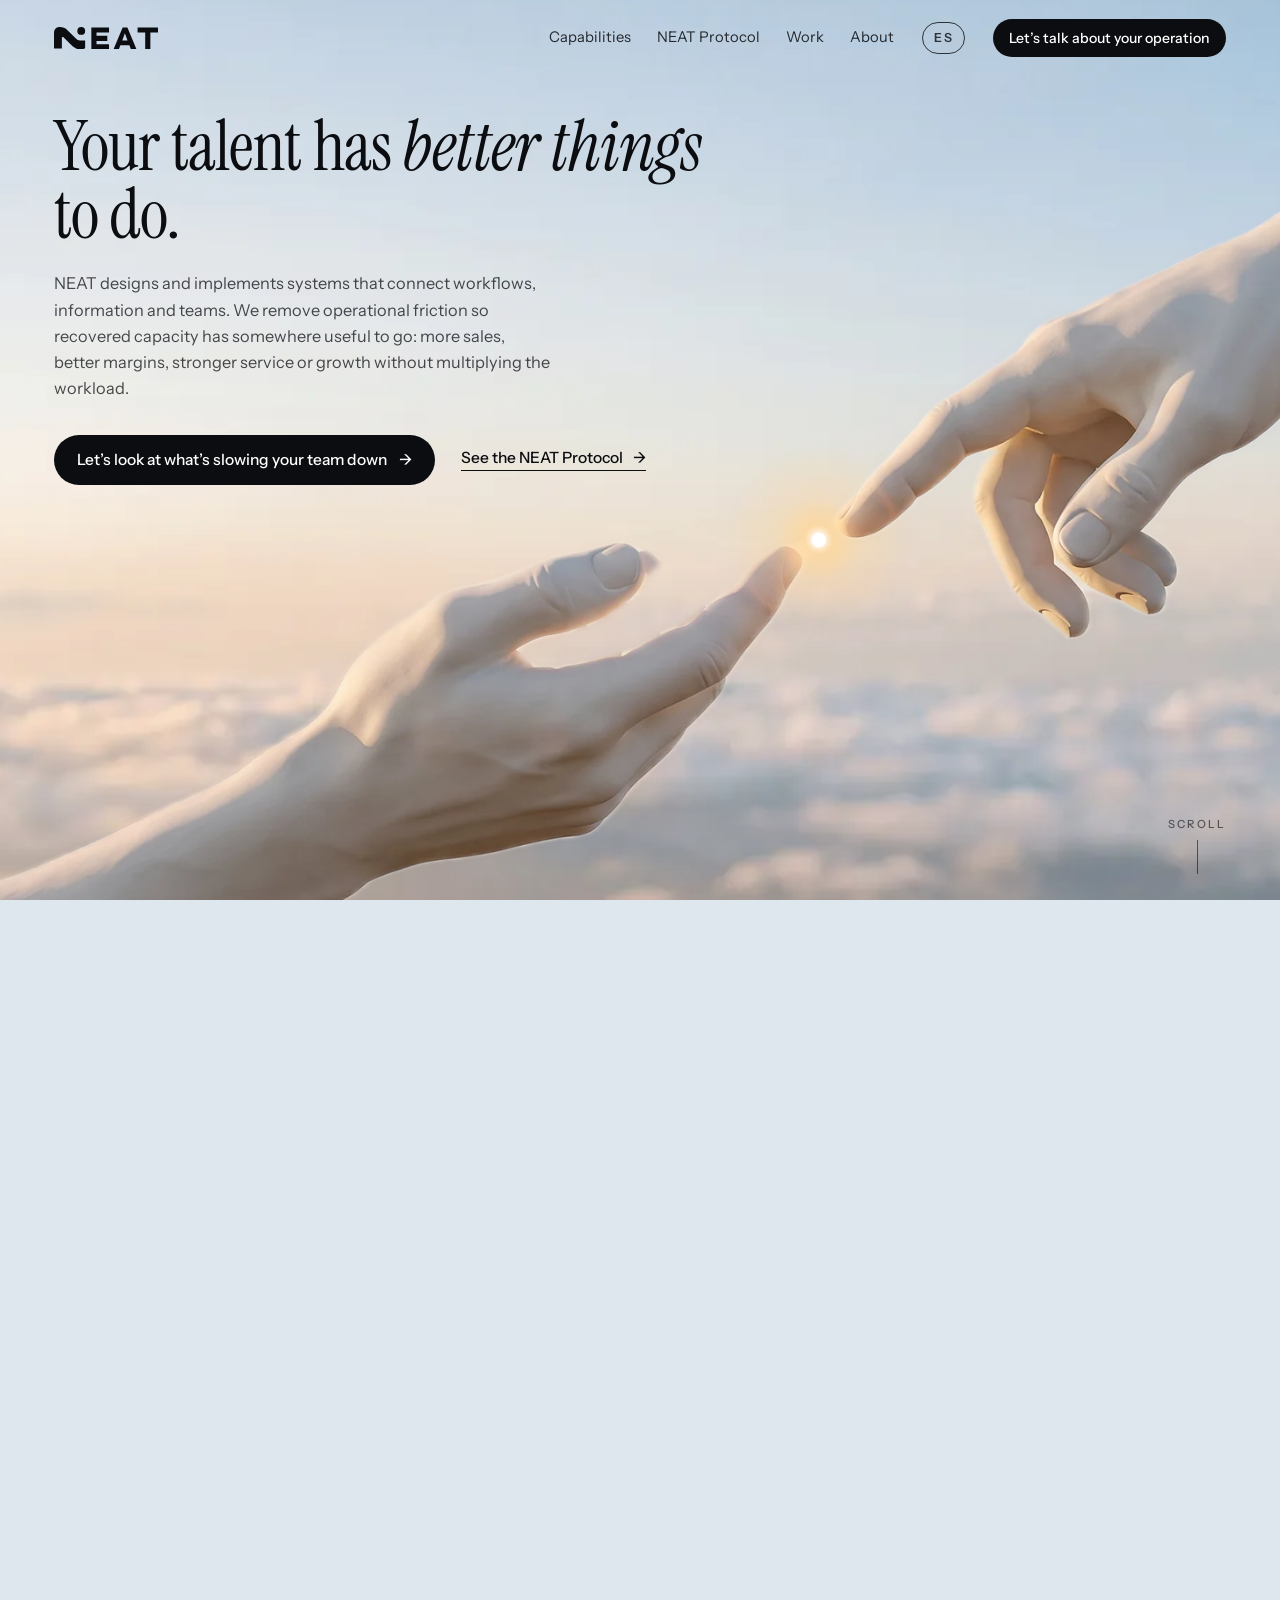
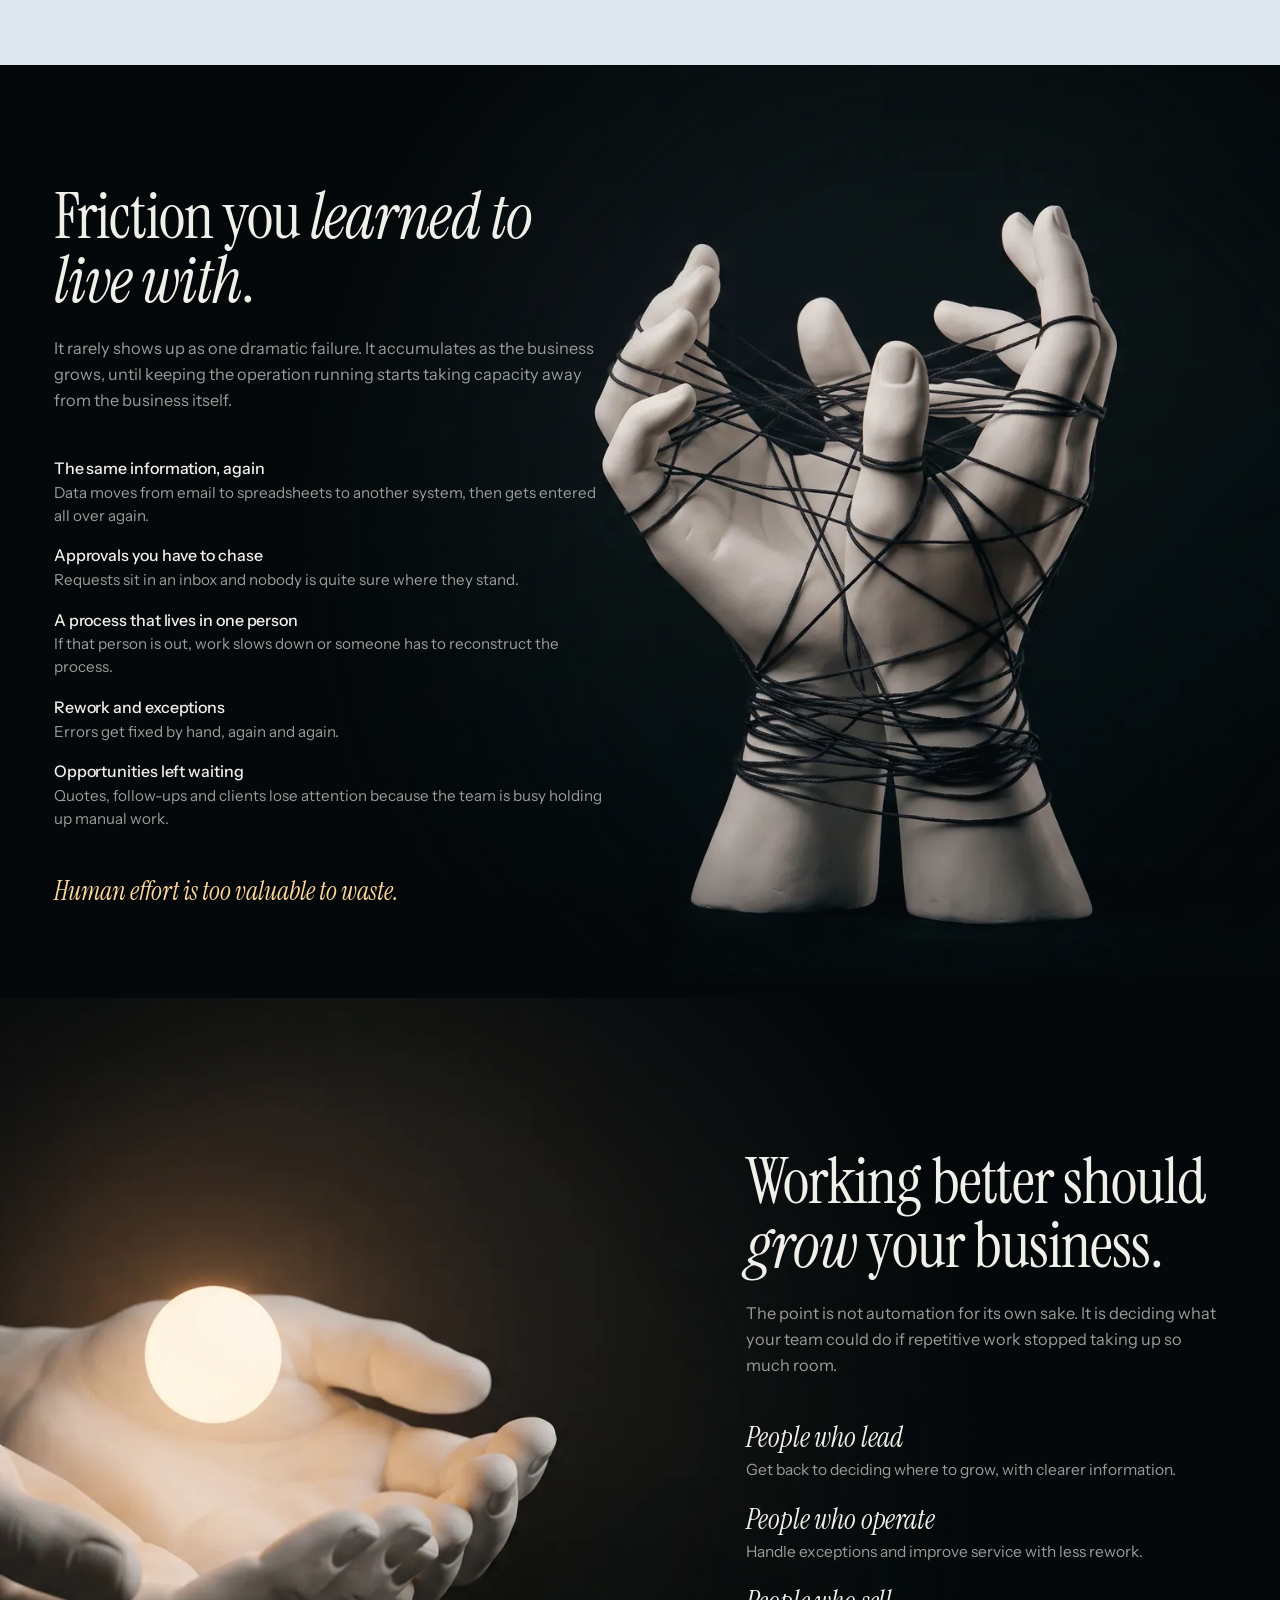
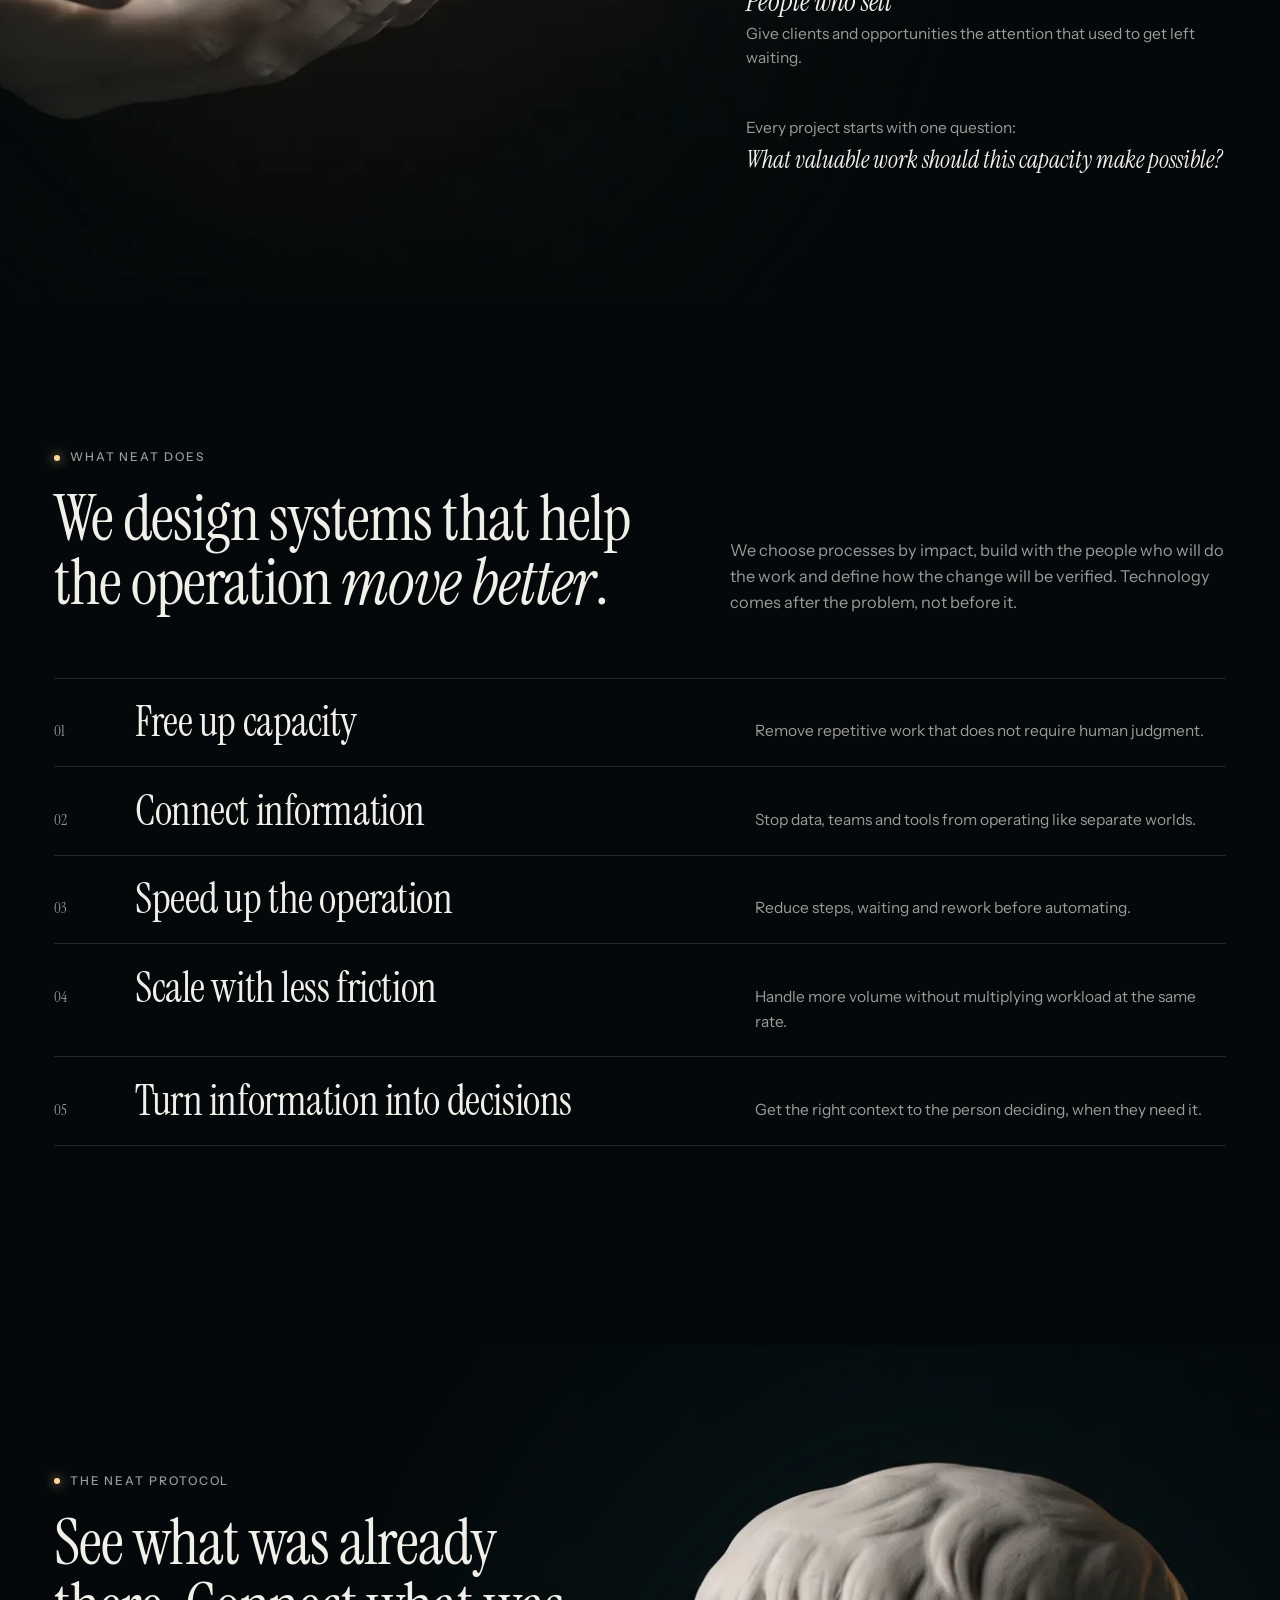
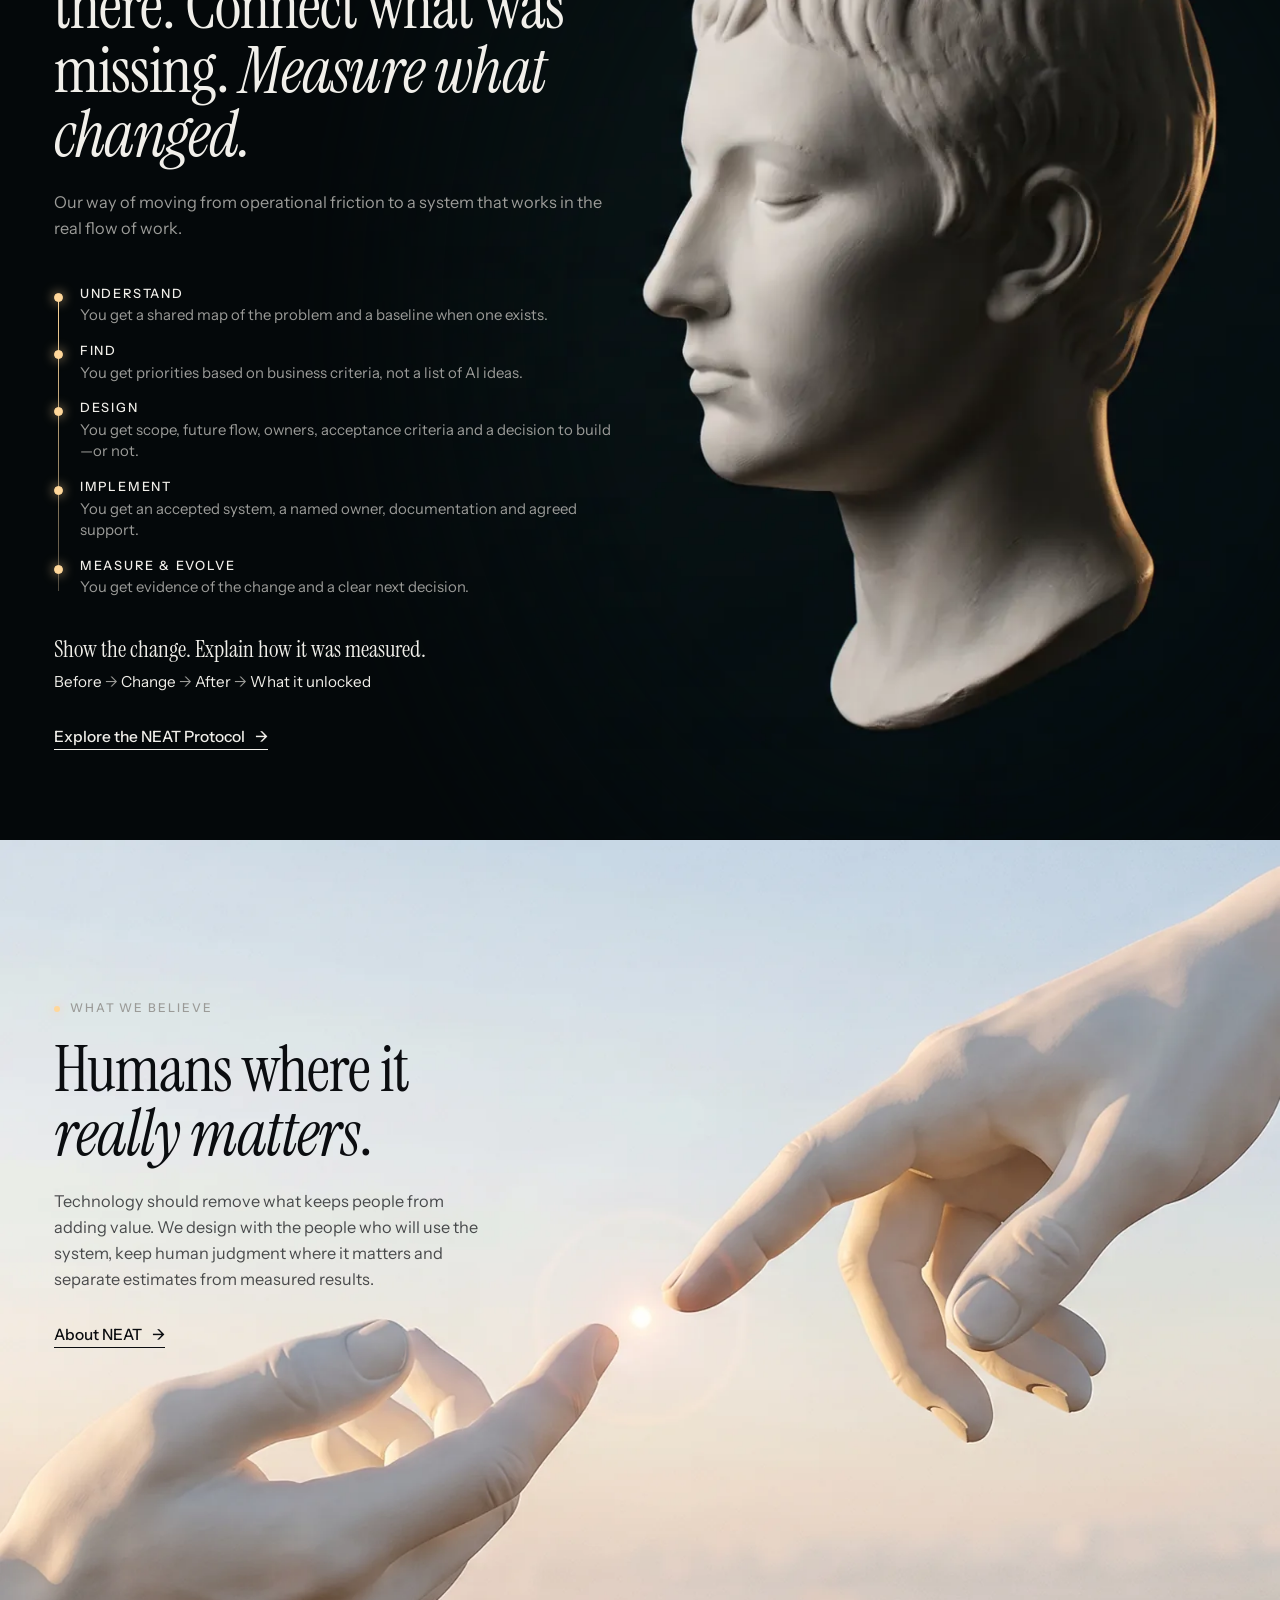
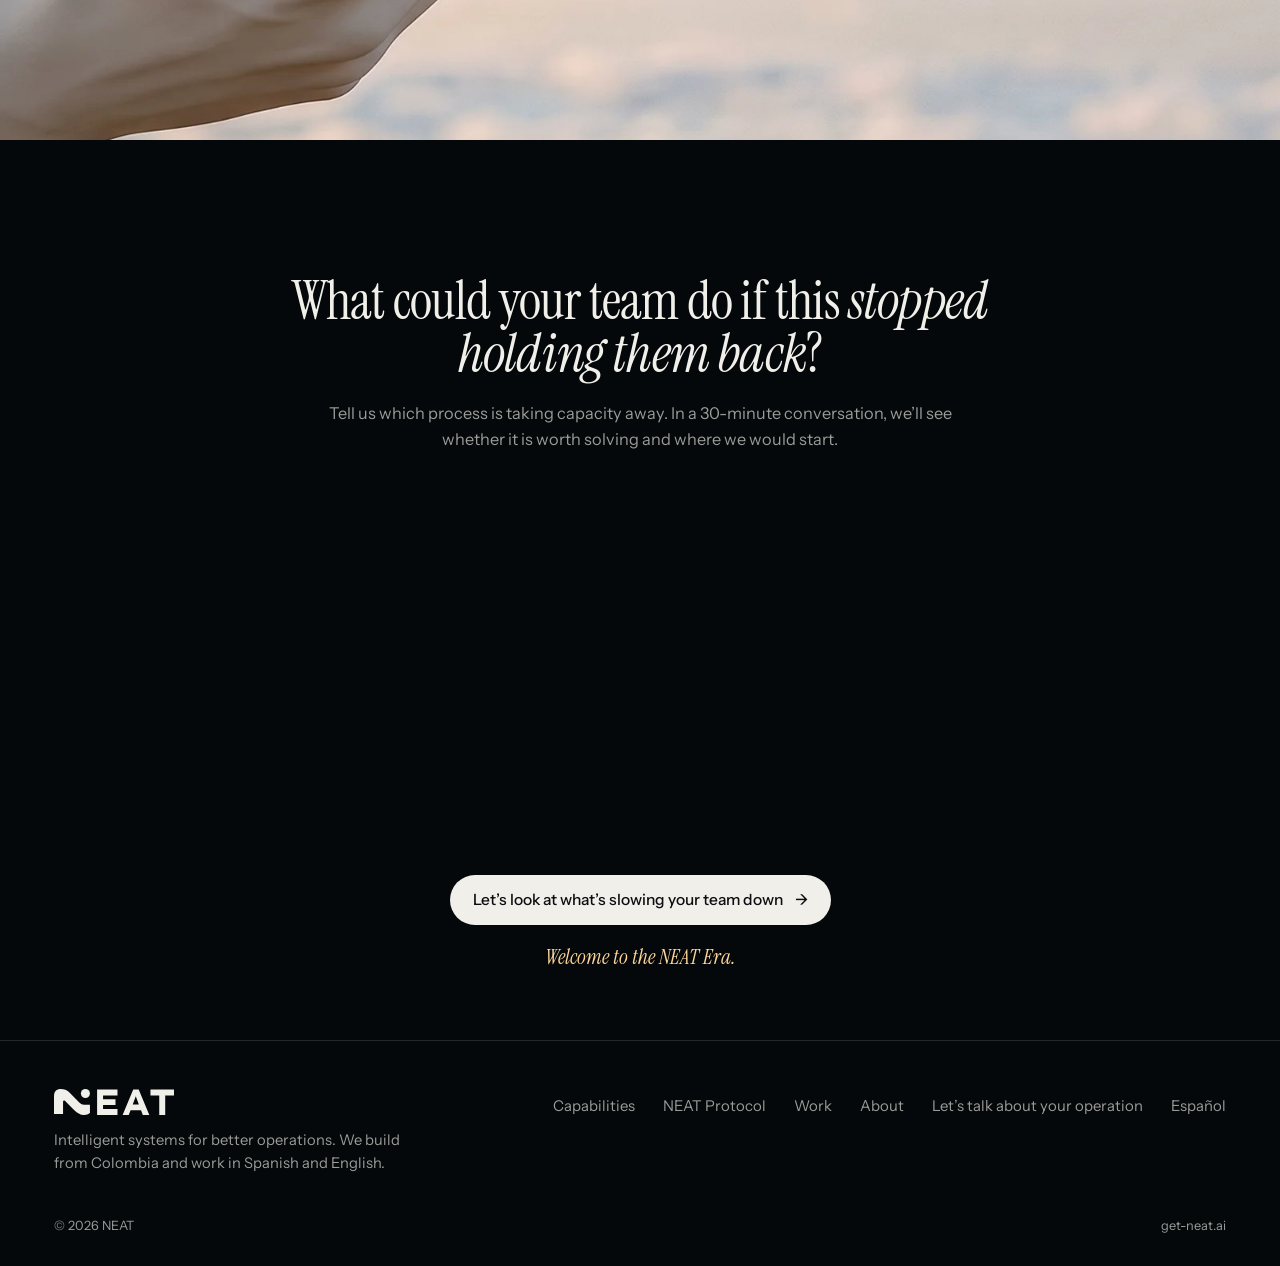
==== en/index.html @ 29b0dba1 "Publico la página (vista previa)" ====
<!doctype html>
<html lang="en">
<head>
<meta charset="utf-8">
<meta name="robots" content="noindex, nofollow">
<meta name="viewport" content="width=device-width, initial-scale=1, viewport-fit=cover">
<title>NEAT · Intelligent systems for better operations</title>
<meta name="description" content="We design and implement systems that connect workflows, information and teams so your business has more capacity for the work that grows it.">
<meta name="theme-color" content="#06080b">
<link rel="alternate" hreflang="es" href="https://get-neat.ai/">
<link rel="alternate" hreflang="en" href="https://get-neat.ai/en/">
<meta property="og:type" content="website">
<meta property="og:site_name" content="NEAT">
<meta property="og:title" content="NEAT · Your talent has better things to do.">
<meta property="og:description" content="We design and implement systems that connect workflows, information and teams so your business has more capacity for the work that grows it.">
<meta property="og:image" content="https://jeandelamarkm-ui.github.io/neat-web/assets/og.jpg">
<meta property="og:url" content="https://jeandelamarkm-ui.github.io/neat-web/en/">
<meta name="twitter:card" content="summary_large_image">
<link rel="icon" href="data:image/svg+xml,%3Csvg xmlns='http://www.w3.org/2000/svg' viewBox='0 0 64 64'%3E%3Crect width='64' height='64' rx='14' fill='%230b0d10'/%3E%3Cg transform='translate(12.5 15.5) scale(.17)' fill='white'%3E%3Cpath d='M230.60%20162.00L230.60%20108.00C175.31%20108.00%20178.39%20109.39%20152.75%2083.75L97.68%2028.68C82.83%2013.83%2064.74%207.32%2043.74%207.32C25.28%207.32%200.00%2015.00%200.00%2053.91L0.00%20167.50L58.10%20167.50L58.10%2088.17C58.10%2081.93%2065.64%2078.81%2070.05%2083.22L120.60%20133.77C153.43%20166.59%20173.94%20174.00%20194.34%20174.00C207.91%20174.00%20220.86%20169.54%20230.60%20162.00Z'/%3E%3Ccircle cx='201.55' cy='36.37' r='29.05'/%3E%3C/g%3E%3C/svg%3E">
<link rel="preconnect" href="https://fonts.googleapis.com">
<link rel="preconnect" href="https://fonts.gstatic.com" crossorigin>
<link rel="stylesheet" href="https://fonts.googleapis.com/css2?family=Instrument+Sans:wght@400;500;600&family=Instrument+Serif:ital@0;1&display=swap">
<link rel="stylesheet" href="../assets/neat.css">
<script>document.documentElement.className += " js";setTimeout(function(){if(!window.__neat)document.documentElement.classList.remove("js")},4000);</script>
</head>
<body>
<a class="skip" href="#main">Skip to content</a>
<canvas id="dots" aria-hidden="true"></canvas>
<header class="head">
  <div class="wrap">
    <a class="brand" href="index.html" aria-label="NEAT"><svg class="" viewBox="0 17.3 724 156.7" role="img" aria-label="NEAT"><g transform="translate(0 10.44) scale(.94)"><path d="M230.60 162.00L230.60 108.00C175.31 108.00 178.39 109.39 152.75 83.75L97.68 28.68C82.83 13.83 64.74 7.32 43.74 7.32C25.28 7.32 0.00 15.00 0.00 53.91L0.00 167.50L58.10 167.50L58.10 88.17C58.10 81.93 65.64 78.81 70.05 83.22L120.60 133.77C153.43 166.59 173.94 174.00 194.34 174.00C207.91 174.00 220.86 169.54 230.60 162.00Z"/></g><circle cx="189.46" cy="44.63" r="27.31"/><path d="M260 20H383V56H296V79H371V114H296V138H383V174H260Z"/><path fill-rule="evenodd" d="M414 174L478 20H511L575 174H536L525 145H462L451 174Z M475 111H512L493.5 61Z"/><path d="M582 20H724V56H671V174H635V56H582Z"/></svg></a>
    <nav class="nav" aria-label="Main"><a href="capabilities.html">Capabilities</a><a href="protocol.html">NEAT Protocol</a><a href="work.html">Work</a><a href="about.html">About</a></nav>
    <a class="lang" href="../index.html" hreflang="es" lang="es" aria-label="Leer en español">ES</a>
    <a class="head-cta" href="contact.html"><span>Let’s talk about your operation</span></a>
    <button class="menu-btn" aria-expanded="false" aria-controls="drawer" aria-label="Open menu"><i></i><i></i></button>
  </div>
</header>
<div class="drawer" id="drawer"><a href="capabilities.html">Capabilities</a><a href="protocol.html">NEAT Protocol</a><a href="work.html">Work</a><a href="about.html">About</a><a href="../index.html" lang="es">Español</a><a class="btn" href="contact.html">Let’s talk about your operation <span class="arr" aria-hidden="true">→</span></a></div>
<section class="hero" aria-label="NEAT">
  <div class="hero-pin">
    <div class="sky" style="background-image:image-set(url('../assets/cielo-1200.webp') 1x, url('../assets/cielo-2400.webp') 2x)"></div>
    <div class="night"></div>
    <div class="stage">
      <svg class="mark" viewBox="0 17.3 724 156.7" aria-hidden="true"><g transform="translate(0 10.44) scale(.94)"><path d="M230.60 162.00L230.60 108.00C175.31 108.00 178.39 109.39 152.75 83.75L97.68 28.68C82.83 13.83 64.74 7.32 43.74 7.32C25.28 7.32 0.00 15.00 0.00 53.91L0.00 167.50L58.10 167.50L58.10 88.17C58.10 81.93 65.64 78.81 70.05 83.22L120.60 133.77C153.43 166.59 173.94 174.00 194.34 174.00C207.91 174.00 220.86 169.54 230.60 162.00Z"/></g><path d="M260 20H383V56H296V79H371V114H296V138H383V174H260Z"/><path fill-rule="evenodd" d="M414 174L478 20H511L575 174H536L525 145H462L451 174Z M475 111H512L493.5 61Z"/><path d="M582 20H724V56H671V174H635V56H582Z"/></svg>
      <div class="hand hand-l"><img src="../assets/mano-izq.webp" alt="" width="1098" height="627" decoding="async"></div>
      <div class="hand hand-r"><img src="../assets/mano-der.webp" alt="" width="1103" height="730" decoding="async"></div>
      <div class="spark" aria-hidden="true"><div class="glow"><i></i></div><div class="core"></div></div>
    </div>
    <div class="hero-copy">
      <div class="wrap">
        <h1 class="display">Your talent has <em>better things</em> to do.</h1>
        <p class="lead">NEAT designs and implements systems that connect workflows, information and teams. We remove operational friction so recovered capacity has somewhere useful to go: more sales, better margins, stronger service or growth without multiplying the workload.</p>
        <div class="actions">
          <a class="btn ink" href="contact.html">Let’s look at what’s slowing your team down <span class="arr" aria-hidden="true">→</span></a>
          <a class="link" href="protocol.html">See the NEAT Protocol <span class="arr" aria-hidden="true">→</span></a>
        </div>
      </div>
    </div>
    <p class="hero-end">See what was already there. Connect what was missing.</p>
    <div class="cue" aria-hidden="true">Scroll</div>
  </div>
</section>

<main id="main">
  <section class="scene" data-head="dark" data-p="tense">
    <div class="art" aria-hidden="true"><img src="../assets/friccion-2000.webp" srcset="../assets/friccion-1000.webp 1000w, ../assets/friccion-2000.webp 2000w" sizes="100vw" alt="" width="2000" height="1116" decoding="async" loading="lazy"></div>
    <div class="wrap"><div class="copy">
      <h2 class="title rv">Friction you <em>learned to live with</em>.</h2>
      <p class="lead rv d1">It rarely shows up as one dramatic failure. It accumulates as the business grows, until keeping the operation running starts taking capacity away from the business itself.</p>
      <div class="items"><div class="item rv"><h3>The same information, again</h3><p>Data moves from email to spreadsheets to another system, then gets entered all over again.</p></div><div class="item rv"><h3>Approvals you have to chase</h3><p>Requests sit in an inbox and nobody is quite sure where they stand.</p></div><div class="item rv"><h3>A process that lives in one person</h3><p>If that person is out, work slows down or someone has to reconstruct the process.</p></div><div class="item rv"><h3>Rework and exceptions</h3><p>Errors get fixed by hand, again and again.</p></div><div class="item rv"><h3>Opportunities left waiting</h3><p>Quotes, follow-ups and clients lose attention because the team is busy holding up manual work.</p></div></div>
      <p class="coda rv">Human effort is too valuable to waste.</p>
    </div></div>
  </section>

  <section class="scene flip" data-head="dark" data-p="drift">
    <div class="art" aria-hidden="true"><img src="../assets/luz-2000.webp" srcset="../assets/luz-1000.webp 1000w, ../assets/luz-2000.webp 2000w" sizes="100vw" alt="" width="2000" height="1116" decoding="async" loading="lazy"></div>
    <div class="wrap"><div class="copy">
      <h2 class="title rv">Working better should <em>grow</em> your business.</h2>
      <p class="lead rv d1">The point is not automation for its own sake. It is deciding what your team could do if repetitive work stopped taking up so much room.</p>
      <div class="roles"><div class="rv d0"><h3>People who lead</h3><p>Get back to deciding where to grow, with clearer information.</p></div><div class="rv d1"><h3>People who operate</h3><p>Handle exceptions and improve service with less rework.</p></div><div class="rv d2"><h3>People who sell</h3><p>Give clients and opportunities the attention that used to get left waiting.</p></div></div>
      <p class="question rv">Every project starts with one question: <strong>What valuable work should this capacity make possible?</strong></p>
    </div></div>
  </section>

  <section class="sec" data-head="dark" data-p="flow">
    <div class="wrap">
      <div class="head-row">
        <div><p class="eyebrow rv">What NEAT does</p><h2 class="title rv d1">We design systems that help the operation <em>move better</em>.</h2></div>
        <p class="lead rv d2">We choose processes by impact, build with the people who will do the work and define how the change will be verified. Technology comes after the problem, not before it.</p>
      </div>
      <ol class="capslist"><li class="rv"><span class="n">01</span><h3>Free up capacity</h3><p>Remove repetitive work that does not require human judgment.</p></li><li class="rv"><span class="n">02</span><h3>Connect information</h3><p>Stop data, teams and tools from operating like separate worlds.</p></li><li class="rv"><span class="n">03</span><h3>Speed up the operation</h3><p>Reduce steps, waiting and rework before automating.</p></li><li class="rv"><span class="n">04</span><h3>Scale with less friction</h3><p>Handle more volume without multiplying workload at the same rate.</p></li><li class="rv"><span class="n">05</span><h3>Turn information into decisions</h3><p>Get the right context to the person deciding, when they need it.</p></li></ol>
      <div class="actions rv"><a class="link" href="capabilities.html">Explore capabilities <span class="arr" aria-hidden="true">→</span></a></div>
    </div>
  </section>

  <section class="scene" data-head="dark" data-p="drift">
    <div class="art" aria-hidden="true"><img src="../assets/cabeza-2000.webp" srcset="../assets/cabeza-1000.webp 1000w, ../assets/cabeza-2000.webp 2000w" sizes="100vw" alt="" width="2000" height="1116" decoding="async" loading="lazy"></div>
    <div class="wrap"><div class="copy">
      <p class="eyebrow rv">The NEAT Protocol</p>
      <h2 class="title rv d1">See what was already there. Connect what was missing. <em>Measure what changed.</em></h2>
      <p class="lead rv d2">Our way of moving from operational friction to a system that works in the real flow of work.</p>
      <ol class="steps"><span class="line" aria-hidden="true"></span><li><h3>Understand</h3><p>You get a shared map of the problem and a baseline when one exists.</p></li><li><h3>Find</h3><p>You get priorities based on business criteria, not a list of AI ideas.</p></li><li><h3>Design</h3><p>You get scope, future flow, owners, acceptance criteria and a decision to build—or not.</p></li><li><h3>Implement</h3><p>You get an accepted system, a named owner, documentation and agreed support.</p></li><li><h3>Measure & evolve</h3><p>You get evidence of the change and a clear next decision.</p></li></ol>
      <p class="chainline rv"><b>Show the change. Explain how it was measured.</b> <span>Before</span> → <span>Change</span> → <span>After</span> → <span>What it unlocked</span></p>
      <div class="actions rv"><a class="link" href="protocol.html">Explore the NEAT Protocol <span class="arr" aria-hidden="true">→</span></a></div>
    </div></div>
  </section>

  <section class="belief" data-head="sky">
    <div class="bg" aria-hidden="true"><img src="../assets/dedos.webp" alt="" width="1600" height="1189" loading="lazy" decoding="async"></div>
    <div class="wrap">
      <div class="copy">
        <p class="eyebrow rv">What we believe</p>
        <h2 class="title rv d1">Humans where it <em>really matters</em>.</h2>
        <p class="lead rv d2">Technology should remove what keeps people from adding value. We design with the people who will use the system, keep human judgment where it matters and separate estimates from measured results.</p>
        <div class="actions rv d3"><a class="link" href="about.html">About NEAT <span class="arr" aria-hidden="true">→</span></a></div>
      </div>
    </div>
  </section>

  <section class="close" data-head="dark" data-p="drift">
    <div class="wrap">
      <h2 class="title rv">What could your team do if this <em>stopped holding them back</em>?</h2>
      <p class="lead rv d1">Tell us which process is taking capacity away. In a 30-minute conversation, we’ll see whether it is worth solving and where we would start.</p>
    </div>
    <div class="logo-slot" aria-hidden="true"></div>
    <div class="wrap">
      <div class="actions rv"><a class="btn" href="contact.html">Let’s look at what’s slowing your team down <span class="arr" aria-hidden="true">→</span></a></div>
      <p class="era rv d1" lang="en">Welcome to the NEAT Era.</p>
    </div>
  </section>
</main>
<footer class="foot" data-head="dark">
  <div class="wrap">
    <div class="foot-top">
      <div><svg class="foot-logo" viewBox="0 17.3 724 156.7" role="img" aria-label="NEAT"><g transform="translate(0 10.44) scale(.94)"><path d="M230.60 162.00L230.60 108.00C175.31 108.00 178.39 109.39 152.75 83.75L97.68 28.68C82.83 13.83 64.74 7.32 43.74 7.32C25.28 7.32 0.00 15.00 0.00 53.91L0.00 167.50L58.10 167.50L58.10 88.17C58.10 81.93 65.64 78.81 70.05 83.22L120.60 133.77C153.43 166.59 173.94 174.00 194.34 174.00C207.91 174.00 220.86 169.54 230.60 162.00Z"/></g><circle cx="189.46" cy="44.63" r="27.31"/><path d="M260 20H383V56H296V79H371V114H296V138H383V174H260Z"/><path fill-rule="evenodd" d="M414 174L478 20H511L575 174H536L525 145H462L451 174Z M475 111H512L493.5 61Z"/><path d="M582 20H724V56H671V174H635V56H582Z"/></svg><p>Intelligent systems for better operations. We build from Colombia and work in Spanish and English.</p></div>
      <nav class="foot-nav" aria-label="Site"><a href="capabilities.html">Capabilities</a><a href="protocol.html">NEAT Protocol</a><a href="work.html">Work</a><a href="about.html">About</a><a href="contact.html">Let’s talk about your operation</a><a href="../index.html" lang="es">Español</a></nav>
    </div>
    <div class="foot-legal"><span>© 2026 NEAT</span><span>get-neat.ai</span></div>
  </div>
</footer>
<script src="../assets/neat.js"></script>
</body>
</html>
---- assets/neat.css ----
/* NEAT · estilos del sitio */
:root {
  --ink: #0b0d10;
  --night: #04080a;
  --night-2: #0c0c0c;
  --paper: #f2efe9;
  --paper-2: #e7e2d8;
  --text-dark: #0b0d10;
  --muted-dark: #555d68;
  --text-light: #f1efea;
  --muted-light: #9b9b98;
  --line-dark: rgba(255, 255, 255, 0.13);
  --line-light: rgba(11, 13, 16, 0.14);
  --spark: #ffd79a;
  --spark-hot: #fff7ea;
  --serif: "Instrument Serif", "Iowan Old Style", "Times New Roman", serif;
  --sans: "Instrument Sans", "Helvetica Neue", Arial, sans-serif;
  --gutter: clamp(16px, 4.2vw, 64px);
  --max: 1320px;
  --ease: cubic-bezier(0.2, 0.7, 0.2, 1);
  color-scheme: dark;
}

*, *::before, *::after { box-sizing: border-box; }
html { -webkit-text-size-adjust: 100%; scroll-padding-top: 88px; }
body {
  margin: 0;
  background: var(--night);
  color: var(--text-light);
  font: 400 1.0625rem/1.6 var(--sans);
  -webkit-font-smoothing: antialiased;
  overflow-x: hidden;
}
img, svg { display: block; max-width: 100%; }
a { color: inherit; text-decoration: none; }
button, input, textarea { font: inherit; color: inherit; }
::selection { background: var(--spark); color: var(--ink); }
:focus-visible { outline: 2px solid var(--spark); outline-offset: 3px; border-radius: 4px; }
.sr { position: absolute; width: 1px; height: 1px; overflow: hidden; clip: rect(0 0 0 0); white-space: nowrap; }
.skip { position: fixed; left: 12px; top: -60px; z-index: 100; background: #fff; color: var(--ink); padding: 10px 14px; border-radius: 8px; }
.skip:focus { top: 12px; }

.wrap { width: 100%; max-width: var(--max); margin: 0 auto; padding: 0 var(--gutter); }

/* ---------- tipografía ---------- */
.eyebrow {
  display: inline-flex; align-items: center; gap: 10px;
  font: 500 0.75rem/1.2 var(--sans); letter-spacing: 0.16em; text-transform: uppercase;
  color: var(--muted-light); margin: 0 0 22px;
}
.eyebrow::before { content: ""; width: 6px; height: 6px; border-radius: 50%; background: var(--spark); box-shadow: 0 0 12px var(--spark); }
.light .eyebrow { color: var(--muted-dark); }
.light .eyebrow::before { background: var(--ink); box-shadow: none; }
h1, h2, h3 { margin: 0; font-weight: 400; }
.display {
  font-family: var(--serif); font-weight: 400; letter-spacing: -0.012em;
  font-size: clamp(2.5rem, 5.4vw, 5.4rem); line-height: 0.98;
}
.title {
  font-family: var(--serif); letter-spacing: -0.01em;
  font-size: clamp(2.15rem, 4.3vw, 4.1rem); line-height: 1.02;
}
.display em, .title em { font-style: italic; }
.lead { font-size: clamp(1.02rem, 1.25vw, 1.2rem); line-height: 1.6; color: var(--muted-light); max-width: 40rem; margin: 22px 0 0; }
.light .lead { color: var(--muted-dark); }
h3 { font: 500 1.08rem/1.35 var(--sans); letter-spacing: -0.005em; }
p { margin: 0; }
.muted { color: var(--muted-light); }
.light .muted { color: var(--muted-dark); }
.coda { font-family: var(--serif); font-style: italic; font-size: clamp(1.45rem, 2.3vw, 2.1rem); line-height: 1.2; margin-top: clamp(36px, 6vh, 64px); }

/* ---------- botones ---------- */
.btn {
  display: inline-flex; align-items: center; gap: 12px; min-height: 50px;
  padding: 0 22px; border-radius: 999px; font: 500 0.97rem/1 var(--sans);
  background: var(--text-light); color: var(--ink); border: 1px solid transparent;
  transition: transform 0.35s var(--ease), opacity 0.35s;
}
.btn:hover { transform: translateY(-2px); }
.btn .arr { transition: transform 0.35s var(--ease); }
.btn:hover .arr { transform: translateX(4px); }
.btn.ink { background: var(--ink); color: #fff; }
.link {
  display: inline-flex; align-items: center; gap: 10px; min-height: 44px;
  font: 500 0.97rem/1.2 var(--sans); color: inherit;
  border-bottom: 1px solid currentColor; padding-bottom: 2px; min-height: 0;
}
.link .arr { transition: transform 0.35s var(--ease); }
.link:hover .arr { transform: translateX(4px); }
.actions { display: flex; flex-wrap: wrap; align-items: center; gap: 14px 26px; margin-top: 34px; }

/* ---------- cabecera ---------- */
.head {
  position: fixed; inset: 0 0 auto 0; z-index: 50; height: 76px;
  display: flex; align-items: center;
  color: var(--text-light);
}
.head::before {
  content: ""; position: absolute; inset: 0; z-index: -1;
  background: rgba(6, 8, 11, 0.72); backdrop-filter: blur(14px); -webkit-backdrop-filter: blur(14px);
  border-bottom: 1px solid var(--line-dark); opacity: 0; transition: opacity 0.4s;
}
.head.solid::before { opacity: 1; }
.head.on-sky { color: var(--ink); }
.head.on-sky.solid::before { background: rgba(242, 239, 233, 0.72); border-color: var(--line-light); }
.head.on-light { color: var(--ink); }
.head.on-light::before { background: rgba(242, 239, 233, 0.82); border-color: var(--line-light); }
.head .wrap { display: flex; align-items: center; gap: 28px; }
.brand { display: block; width: 104px; flex: none; }
.brand svg { width: 100%; height: auto; fill: currentColor; }
.nav { display: flex; gap: 26px; margin-left: auto; font-size: 0.92rem; }
.nav a { opacity: 0.86; padding: 6px 0; }
.nav a:hover, .nav a[aria-current="page"] { opacity: 1; }
.nav a[aria-current="page"] { border-bottom: 1px solid currentColor; }
.lang { font: 600 0.78rem/1 var(--sans); letter-spacing: 0.12em; padding: 9px 11px; border: 1px solid currentColor; border-radius: 999px; opacity: 0.8; }
.lang:hover { opacity: 1; }
.head-cta {
  font: 500 0.88rem/1 var(--sans); padding: 12px 16px; border-radius: 999px;
  background: currentColor;
}
.head-cta span { color: var(--ink); }
.head.on-sky .head-cta span, .head.on-light .head-cta span { color: #fff; }
.menu-open .head .head-cta span { color: var(--ink); }
.menu-btn { display: none; margin-left: auto; width: 44px; height: 44px; border: 0; background: none; padding: 0; cursor: pointer; }
.menu-btn i { display: block; width: 22px; height: 1.5px; margin: 6px auto; background: currentColor; transition: transform 0.35s var(--ease); }
.menu-open .menu-btn i:first-child { transform: translateY(3.75px) rotate(45deg); }
.menu-open .menu-btn i:last-child { transform: translateY(-3.75px) rotate(-45deg); }
.drawer {
  position: fixed; inset: 0; z-index: 45; background: var(--night);
  padding: 110px var(--gutter) 40px; display: flex; flex-direction: column; gap: 6px;
  opacity: 0; visibility: hidden; transition: opacity 0.35s, visibility 0s linear 0.35s;
}
.drawer a { font: 400 2.3rem/1.25 var(--serif); color: var(--text-light); transform: translateY(14px); transition: transform 0.5s var(--ease); }
.drawer .btn { margin-top: 26px; font-family: var(--sans); font-size: 1rem; align-self: flex-start; color: var(--ink); }
.menu-open .drawer { opacity: 1; visibility: visible; transition: opacity 0.35s; }
.menu-open .drawer a { transform: none; }
.menu-open .head { color: var(--text-light); }
.menu-open .head::before { opacity: 0; }

/* ---------- héroe de las manos ---------- */
.hero { position: relative; height: 185vh; height: 185svh; background: #dfe7ee; }
.hero-pin { position: sticky; top: 0; height: 100vh; height: 100svh; height: 100dvh; overflow: hidden; background: #dfe7ee; }
.sky { position: absolute; inset: -2%; background: #dfe7ee center 40% / cover no-repeat; will-change: transform; }
.night { position: absolute; inset: 0; background: radial-gradient(120% 90% at 50% 46%, #16130f 0%, var(--night) 62%); opacity: 0; will-change: opacity; }
.stage {
  position: absolute; left: 64%; top: 60%;
  width: max(130vw, 215vh); width: max(130vw, 215svh);
  aspect-ratio: 2752 / 1536; translate: -49.95% -49.95%;
  transform-origin: 0 0; will-change: transform;
}
.stage > * { position: absolute; }
.hand { will-change: transform, opacity; }
.hand img { width: 100%; height: 100%; }
.hand-l { left: 0; top: 48.958%; width: 49.891%; height: 51.042%; }
.hand-r { left: 49.891%; top: 0; width: 50.109%; height: 59.44%; }
.mark { left: 33.72%; top: 45.76%; width: 62%; fill: #fff; }
.mark path { opacity: 0; will-change: opacity; }
.spark { left: 49.95%; top: 49.95%; width: 0; height: 0; }
.spark .glow {
  position: absolute; left: -9vmax; top: -9vmax; width: 18vmax; height: 18vmax; border-radius: 50%;
  background: radial-gradient(circle, rgba(255, 247, 234, 0.95) 0%, rgba(255, 215, 154, 0.55) 9%, rgba(255, 215, 154, 0.16) 26%, rgba(255, 215, 154, 0) 58%);
  will-change: transform, opacity;
}
.spark .glow i { position: absolute; inset: 0; border-radius: 50%; background: inherit; animation: breathe 3.2s ease-in-out infinite; }
@keyframes breathe { 0%, 100% { transform: scale(0.82); opacity: 0.75; } 50% { transform: scale(1.08); opacity: 1; } }
.spark .core { position: absolute; border-radius: 50%; background: #fff; box-shadow: 0 0 18px 4px rgba(255, 247, 234, 0.9); will-change: transform; }
.hero-copy {
  position: absolute; z-index: 3; left: 0; right: 0; top: clamp(96px, 12.5vh, 140px);
  color: var(--ink); will-change: transform, opacity;
}
.hero-copy .eyebrow { color: rgba(11, 13, 16, 0.66); }
.hero-copy .eyebrow::before { background: #e9a650; box-shadow: 0 0 10px rgba(233, 166, 80, 0.8); }
.hero-copy .display { max-width: 9.6em; }
.hero-copy .lead { color: rgba(11, 13, 16, 0.74); max-width: 31rem; }
.hero-copy .link { color: var(--ink); }
.hero-end {
  position: absolute; z-index: 3; left: 0; right: 0; text-align: center; top: 70%;
  font: italic 400 clamp(1.25rem, 2.2vw, 1.9rem)/1.3 var(--serif); color: var(--text-light);
  opacity: 0; will-change: opacity, transform; padding: 0 var(--gutter);
}
.cue {
  position: absolute; z-index: 3; right: var(--gutter); bottom: 26px;
  font: 500 0.7rem/1 var(--sans); letter-spacing: 0.2em; text-transform: uppercase; color: rgba(11, 13, 16, 0.6);
  display: flex; flex-direction: column; align-items: center; gap: 10px;
}
.cue::after { content: ""; width: 1px; height: 34px; background: currentColor; transform-origin: top; animation: cue 2.2s var(--ease) infinite; }
@keyframes cue { 0% { transform: scaleY(0); } 50% { transform: scaleY(1); } 100% { transform: scaleY(1); opacity: 0; } }


/* ---------- partículas (lienzo fijo detrás del contenido) ---------- */
#dots { position: fixed; inset: 0; width: 100%; height: 100%; z-index: 0; pointer-events: none; opacity: 0; }
main { position: relative; }
.foot, .page-hero, .sec, .scene, .close, .belief { position: relative; }

/* aparecer al entrar */
.js .rv { opacity: 0; transform: translateY(28px); transition: opacity 1.1s var(--ease), transform 1.1s var(--ease); }
.js .rv.in { opacity: 1; transform: none; }
.rv.d1 { transition-delay: 0.1s; } .rv.d2 { transition-delay: 0.2s; } .rv.d3 { transition-delay: 0.3s; } .rv.d4 { transition-delay: 0.4s; }

/* ---------- escenas: una frase, una escultura ---------- */
.scene { min-height: 100vh; min-height: 100svh; display: flex; align-items: center; overflow: hidden; padding: 120px 0 90px; }
.art { position: absolute; inset: 0; mix-blend-mode: lighten; will-change: transform; }
.art img { width: 100%; height: 100%; object-fit: cover; object-position: 78% 50%;
  -webkit-mask-image: radial-gradient(ellipse 52% 78% at 74% 52%, #000 52%, transparent 100%); mask-image: radial-gradient(ellipse 52% 78% at 74% 52%, #000 52%, transparent 100%); }
.flip .art img { transform: scale(1) scaleX(-1); }
.js .art img { opacity: 0; transform: scale(1.08); transition: opacity 1.6s var(--ease), transform 2.6s var(--ease); }
.js .flip .art img { transform: scale(1.08) scaleX(-1); }
.js .in .art img { opacity: 1; transform: none; }
.js .in.flip .art img { transform: scale(1) scaleX(-1); }
.scene .wrap { position: relative; z-index: 1; }
.copy { max-width: 35rem; }
.flip .copy { margin-left: auto; }
.title {
  font-family: var(--serif); letter-spacing: -0.015em;
  font-size: clamp(2.4rem, 5vw, 4.9rem); line-height: 1;
}
.lead { color: var(--muted-light); }

/* listas sin cajas */
.items { margin-top: clamp(30px, 5vh, 48px); display: grid; gap: 18px; }
.item h3 { font: 500 1rem/1.35 var(--sans); }
.item p { color: var(--muted-light); font-size: 0.95rem; line-height: 1.5; margin-top: 2px; }
.coda { font-family: var(--serif); font-style: italic; font-size: clamp(1.35rem, 2vw, 1.8rem); line-height: 1.25; margin-top: clamp(30px, 5vh, 48px); color: var(--spark); }

.roles { margin-top: clamp(30px, 5vh, 48px); display: grid; gap: 22px; }
.roles h3 { font: italic 400 clamp(1.5rem, 2.2vw, 2rem)/1.1 var(--serif); }
.roles p { color: var(--muted-light); font-size: 0.97rem; margin-top: 4px; }
.question { margin-top: clamp(30px, 5vh, 48px); color: var(--muted-light); font-size: 0.97rem; }
.question strong { display: block; margin-top: 4px; font: italic 400 clamp(1.3rem, 1.9vw, 1.7rem)/1.25 var(--serif); color: var(--text-light); }

/* capacidades: tipografía grande */
.sec { padding: clamp(100px, 16vh, 170px) 0; }
.sec.tight { padding-top: clamp(30px, 5vh, 60px); }
.head-row { display: grid; grid-template-columns: minmax(0, 1.1fr) minmax(0, 0.9fr); gap: 20px 70px; align-items: end; margin-bottom: clamp(40px, 7vh, 72px); }
.head-row .lead { margin: 0; }
.capslist { list-style: none; margin: 0; padding: 0; counter-reset: c; }
.capslist li { display: grid; grid-template-columns: 3.2rem minmax(0, 1.25fr) minmax(0, 1fr); gap: 10px 30px; align-items: baseline; padding: clamp(16px, 2.4vh, 24px) 0; border-top: 1px solid var(--line-dark); }
.capslist li:last-child { border-bottom: 1px solid var(--line-dark); }
.capslist .n { font: 400 0.95rem/1 var(--serif); color: var(--muted-light); }
.capslist h3 { font: 400 clamp(1.7rem, 3.3vw, 3.1rem)/1.05 var(--serif); letter-spacing: -0.01em; transition: transform 0.6s var(--ease); }
.capslist p { color: var(--muted-light); font-size: 0.97rem; }
.capslist li:hover h3 { transform: translateX(10px); }
.capslist li:hover .n { color: var(--spark); }

/* protocolo: pasos en columna */
.steps { list-style: none; margin: clamp(30px, 5vh, 48px) 0 0; padding: 0 0 0 26px; position: relative; display: grid; gap: 16px; }
.steps::before { content: ""; position: absolute; left: 4px; top: 8px; bottom: 8px; width: 1px; background: var(--line-dark); }
.steps .line { position: absolute; left: 4px; top: 8px; bottom: 8px; width: 1px; background: linear-gradient(180deg, var(--spark), rgba(255, 215, 154, 0.2)); transform: scaleY(0); transform-origin: top; transition: transform 2s var(--ease) 0.3s; }
.steps.in .line { transform: scaleY(1); }
.steps li { position: relative; }
.steps li::before { content: ""; position: absolute; left: -26px; top: 0.42em; width: 9px; height: 9px; border-radius: 50%; background: var(--night); border: 1px solid var(--muted-light); transition: background 0.6s, border-color 0.6s, box-shadow 0.6s; }
.steps.in li::before { background: var(--spark); border-color: var(--spark); box-shadow: 0 0 12px rgba(255, 215, 154, 0.8); }
.steps.in li:nth-child(3)::before { transition-delay: 0.5s; } .steps.in li:nth-child(4)::before { transition-delay: 0.9s; }
.steps.in li:nth-child(5)::before { transition-delay: 1.3s; } .steps.in li:nth-child(6)::before { transition-delay: 1.7s; }
.steps h3 { font: 500 0.8rem/1.3 var(--sans); letter-spacing: 0.14em; text-transform: uppercase; }
.steps p { color: var(--muted-light); font-size: 0.93rem; line-height: 1.45; margin-top: 3px; }
.chainline { margin-top: clamp(28px, 4vh, 40px); color: var(--muted-light); font-size: 0.95rem; }
.chainline b { display: block; font: 400 clamp(1.25rem, 1.8vw, 1.6rem)/1.25 var(--serif); color: var(--text-light); margin-bottom: 6px; }
.chainline span { color: var(--text-light); }

/* creencia: la escultura en el cielo */
.belief { min-height: 100vh; min-height: 100svh; display: flex; align-items: flex-start; padding-top: clamp(120px, 17vh, 170px); overflow: hidden; background: #dde3e9; color: var(--ink); }
.belief .bg { position: absolute; inset: 0; }
.belief .bg img { width: 100%; height: 100%; object-fit: cover; object-position: 50% 0%; transform: scale(1.1); transition: transform 3s var(--ease); }
.belief.in .bg img { transform: none; }
.belief .wrap { position: relative; z-index: 1; }
.belief .copy { max-width: 27rem; }
.belief .lead { color: rgba(11, 13, 16, 0.72); }
.belief .link { color: var(--ink); }

/* cierre: las partículas forman el logo en el centro */
.close { min-height: 100vh; min-height: 100svh; display: flex; flex-direction: column; justify-content: space-between; text-align: center; padding: clamp(110px, 15vh, 150px) 0 clamp(50px, 8vh, 80px); }
.close .title { max-width: 15em; margin: 0 auto; font-size: clamp(2.1rem, 4.2vw, 4rem); }
.close .lead { margin: 18px auto 0; }
.close .actions { justify-content: center; margin-top: 0; }
.era { margin-top: 22px; font: italic 400 1.3rem/1 var(--serif); color: var(--spark); }
.logo-slot { height: clamp(120px, 24vh, 240px); }

/* pie sencillo */
.foot { border-top: 1px solid var(--line-dark); padding: 48px 0 30px; background: var(--night); z-index: 1; }
.foot-top { display: flex; flex-wrap: wrap; justify-content: space-between; gap: 30px 60px; align-items: flex-start; }
.foot-logo { width: 120px; fill: var(--text-light); }
.foot-top p { color: var(--muted-light); font-size: 0.92rem; margin-top: 14px; max-width: 22rem; }
.foot-nav { display: flex; flex-wrap: wrap; gap: 8px 28px; font-size: 0.93rem; }
.foot-nav a { color: var(--muted-light); padding: 6px 0; }
.foot-nav a:hover { color: var(--text-light); }
.foot-legal { margin-top: 40px; display: flex; flex-wrap: wrap; justify-content: space-between; gap: 10px; font-size: 0.8rem; color: var(--muted-light); }

/* ---------- páginas internas ---------- */
.page-hero { min-height: 92vh; min-height: 92svh; display: flex; align-items: flex-end; overflow: hidden; padding: 150px 0 clamp(60px, 10vh, 110px); }
.page-hero .wrap { position: relative; z-index: 1; }
.page-hero .display { max-width: 11em; font-size: clamp(2.6rem, 5.8vw, 5.8rem); }
.page-hero.plain { min-height: 0; padding-bottom: clamp(40px, 6vh, 70px); }
.page-hero .copy { max-width: 40rem; }
.split { display: grid; grid-template-columns: minmax(0, 0.9fr) minmax(0, 1.1fr); gap: clamp(40px, 7vw, 120px); align-items: start; }
.sub { font: 400 clamp(1.6rem, 2.6vw, 2.4rem)/1.12 var(--serif); max-width: 18em; margin-bottom: clamp(30px, 5vh, 52px); }

.tabs { display: grid; grid-template-columns: minmax(0, 0.85fr) minmax(0, 1.15fr); column-gap: clamp(30px, 6vw, 90px); grid-auto-flow: row dense; }
.tab {
  grid-column: 1; text-align: left; background: none; border: 0; border-top: 1px solid var(--line-dark);
  padding: 18px 0; cursor: pointer; display: flex; align-items: baseline; gap: 18px; color: var(--muted-light);
  transition: color 0.3s;
}
.tab:last-of-type { border-bottom: 1px solid var(--line-dark); }
.tab .n { font: 400 1rem/1 var(--serif); min-width: 2ch; }
.tab span:last-child { font: 400 clamp(1.3rem, 2vw, 1.8rem)/1.2 var(--serif); }
.tab[aria-selected="true"], .tab:hover { color: var(--text-light); }
.tab[aria-selected="true"] .n { color: var(--spark); }
.panel { grid-column: 2; grid-row: 1 / span 6; align-self: start; padding: 18px 0 10px; }
.panel[hidden] { display: none; }
.panel.show { animation: fade 0.7s var(--ease); }
@keyframes fade { from { opacity: 0; transform: translateY(10px); } to { opacity: 1; transform: none; } }
.panel .big { font: 400 clamp(1.5rem, 2.4vw, 2.2rem)/1.22 var(--serif); }
.panel .note { margin-top: 26px; padding-top: 18px; border-top: 1px solid var(--line-dark); color: var(--muted-light); }
.panel .note b { display: block; font: 500 0.7rem/1 var(--sans); letter-spacing: 0.16em; text-transform: uppercase; margin-bottom: 10px; color: var(--spark); }

.cols-2 { display: grid; grid-template-columns: repeat(2, minmax(0, 1fr)); gap: clamp(28px, 5vw, 70px); }
.cols-2 h3 { font: 400 clamp(1.5rem, 2.2vw, 2rem)/1.15 var(--serif); margin-bottom: 12px; }
.cols-2 p { color: var(--muted-light); }

/* filas sin cajas (antes eran tarjetas) */
.rows { border-bottom: 1px solid var(--line-dark); }
.row { display: grid; grid-template-columns: minmax(0, 0.9fr) minmax(0, 1.1fr); gap: 6px 28px; padding: 18px 0; border-top: 1px solid var(--line-dark); }
.row h3 { font: 400 clamp(1.25rem, 1.7vw, 1.5rem)/1.2 var(--serif); }
.row p { color: var(--muted-light); font-size: 0.96rem; }
.cards { display: grid; grid-template-columns: repeat(4, minmax(0, 1fr)); gap: 0 30px; }
.card { padding: 22px 0 0; border-top: 1px solid var(--line-dark); }
.card .n { font: 400 0.95rem/1 var(--serif); color: var(--spark); }
.card h3 { margin-top: 18px; font: 400 clamp(1.3rem, 1.8vw, 1.6rem)/1.15 var(--serif); }
.card p { margin-top: 10px; color: var(--muted-light); font-size: 0.95rem; line-height: 1.5; }
.sixgrid { display: grid; grid-template-columns: repeat(3, minmax(0, 1fr)); gap: 40px 30px; }
.timeline { display: grid; grid-template-columns: repeat(4, minmax(0, 1fr)); gap: 0 30px; }
.timeline > div { padding-top: 22px; border-top: 1px solid var(--line-dark); position: relative; }
.timeline > div::before { content: ""; position: absolute; top: -4px; left: 0; width: 7px; height: 7px; border-radius: 50%; background: var(--spark); }
.timeline h3 { font: 400 clamp(1.25rem, 1.7vw, 1.5rem)/1.2 var(--serif); }
.timeline p { margin-top: 8px; color: var(--muted-light); font-size: 0.95rem; }

.faq details { border-top: 1px solid var(--line-dark); }
.faq details:last-child { border-bottom: 1px solid var(--line-dark); }
.faq summary { list-style: none; cursor: pointer; padding: 20px 44px 20px 0; position: relative; font: 400 clamp(1.2rem, 1.8vw, 1.5rem)/1.25 var(--serif); }
.faq summary::-webkit-details-marker { display: none; }
.faq summary::after { content: ""; position: absolute; right: 6px; top: 50%; width: 11px; height: 11px; margin-top: -6px; border-right: 1.5px solid currentColor; border-bottom: 1.5px solid currentColor; transform: rotate(45deg); transition: transform 0.35s var(--ease); }
.faq details[open] summary::after { transform: rotate(225deg); }
.faq details p { padding: 0 0 22px; color: var(--muted-light); max-width: 46rem; }

.band { display: flex; flex-wrap: wrap; align-items: center; justify-content: space-between; gap: 24px; padding: clamp(36px, 6vh, 60px) 0; border-top: 1px solid var(--line-dark); }
.band p { font: 400 clamp(1.6rem, 2.8vw, 2.5rem)/1.12 var(--serif); max-width: 20em; }
.pull { font: italic 400 clamp(1.7rem, 3.2vw, 2.9rem)/1.15 var(--serif); max-width: 22em; }

.demo { position: relative; }
.tag { display: inline-block; font: 600 0.7rem/1 var(--sans); letter-spacing: 0.18em; padding: 7px 10px; border-radius: 4px; background: var(--spark); color: var(--ink); }
.flow { list-style: none; margin: 40px 0 0; padding: 0; display: grid; grid-template-columns: repeat(5, minmax(0, 1fr)); gap: 0 24px; position: relative; }
.flow li { position: relative; padding-top: 22px; border-top: 1px solid var(--line-dark); font-size: 0.95rem; line-height: 1.45; color: var(--muted-light); }
.flow li small { display: block; font: 500 0.7rem/1 var(--sans); letter-spacing: 0.16em; color: var(--text-light); margin-bottom: 10px; text-transform: uppercase; }
.flow li.human small { color: var(--spark); }
.flow li.pulse { position: absolute; left: 0; top: -4px; width: 9px; height: 9px; padding: 0; border: 0; border-radius: 50%; background: var(--spark); box-shadow: 0 0 12px var(--spark); animation: travel 6s var(--ease) infinite; }
@keyframes travel { 0% { transform: translateX(0); opacity: 0; } 8% { opacity: 1; } 92% { opacity: 1; } 100% { transform: translateX(var(--travel, 900px)); opacity: 0; } }

.team { display: grid; grid-template-columns: repeat(3, minmax(0, 1fr)); gap: 30px; }
.person .ph { aspect-ratio: 4 / 3; border: 1px dashed rgba(255, 255, 255, 0.22); display: grid; place-items: center; color: var(--muted-light); font-size: 0.85rem; }
.person h3 { margin-top: 14px; font: 400 1.35rem/1.2 var(--serif); }
.person p { color: var(--muted-light); font-size: 0.92rem; margin-top: 4px; }

/* formulario */
.form { display: grid; gap: 22px; }
.field label { display: block; font: 500 0.8rem/1.3 var(--sans); letter-spacing: 0.06em; color: var(--muted-light); margin-bottom: 6px; }
.field label i { font-style: normal; font-weight: 400; }
.field input, .field textarea { width: 100%; padding: 12px 0; border: 0; border-bottom: 1px solid rgba(255, 255, 255, 0.28); background: transparent; font-size: 1.1rem; color: var(--text-light); border-radius: 0; }
.field textarea { min-height: 96px; resize: vertical; }
.field input:focus, .field textarea:focus { outline: none; border-bottom-color: var(--spark); }
.field .err { display: none; color: #ff9a7a; font-size: 0.85rem; margin-top: 6px; }
.field.bad .err { display: block; }
.field.bad input, .field.bad textarea { border-bottom-color: #ff9a7a; }
.check { display: flex; gap: 12px; align-items: flex-start; font-size: 0.86rem; line-height: 1.45; color: var(--muted-light); }
.check input { width: 18px; height: 18px; margin: 2px 0 0; flex: none; accent-color: var(--spark); }
.consent-err { color: #ff9a7a; font-size: 0.85rem; margin-top: -10px; }
.status { display: block; padding: 14px 0 0; border-top: 1px solid var(--spark); color: var(--spark); font-size: 0.95rem; }
.js .status { display: none; }
.js .status.show { display: block; }
.form .btn { justify-self: start; }

/* ---------- celular y tableta ---------- */
@media (max-width: 1080px) {
  .nav, .head .lang, .head-cta { display: none; }
  .menu-btn { display: block; }
  .cards { grid-template-columns: repeat(2, minmax(0, 1fr)); gap: 30px; }
}
@media (max-width: 760px) {
  body { font-size: 1rem; }
  .scene, .page-hero { display: block; min-height: 0; padding: 0 0 64px; }
  .art { position: relative; height: 62svh; inset: auto; }
  .art img { object-position: 74% 50%; -webkit-mask-image: linear-gradient(180deg, #000 52%, transparent 96%); mask-image: linear-gradient(180deg, #000 52%, transparent 96%); }
  .scene .wrap, .page-hero .wrap { margin-top: -18svh; }
  .flip .copy { margin-left: 0; }
  .page-hero.plain { padding-top: 120px; }
  .page-hero.plain .wrap { margin-top: 0; }
  .split, .head-row, .cols-2 { grid-template-columns: 1fr; }
  .capslist li { grid-template-columns: 2rem minmax(0, 1fr); }
  .capslist p { grid-column: 2; }
  .row { grid-template-columns: 1fr; padding: 16px 0; }
  .tabs { grid-template-columns: 1fr; }
  .panel { grid-column: 1; grid-row: auto; padding: 4px 0 24px 0; }
  .cards, .sixgrid, .team, .timeline, .flow { grid-template-columns: 1fr; gap: 26px; }
  .flow li.pulse { display: none; }
  .belief { align-items: flex-start; padding-top: 110px; }
  .belief .bg { top: 44%; }
  .belief .bg img { object-position: 50% 50%; -webkit-mask-image: linear-gradient(180deg, transparent 0%, #000 28%); mask-image: linear-gradient(180deg, transparent 0%, #000 28%); }
  .actions .btn { width: 100%; justify-content: space-between; }
  .sec { padding: 72px 0; }
  .sec.tight { padding-top: 20px; }
  .close { min-height: 92svh; }
}

/* héroe en vertical: las manos abajo, el texto arriba */
@media (max-aspect-ratio: 4/5) {
  .stage { left: 50%; width: 215vw; top: auto; bottom: -14vw; translate: -50% 0; }
  .hero-copy { top: 96px; }
  .hero-copy .display { font-size: clamp(2.5rem, 11vw, 3.5rem); }
  .hero-copy .lead { font-size: 0.98rem; margin-top: 16px; }
  .hero-copy .actions { margin-top: 22px; gap: 12px 22px; }
  .hero-copy .actions .btn { width: auto; }
}
@media (max-aspect-ratio: 4/5) and (max-height: 760px) {
  .hero-copy .lead { display: none; }
}
@media (min-width: 761px) {
  .split > .title:first-child { position: sticky; top: 112px; }
}

@media (prefers-reduced-motion: reduce) {
  .hero { height: 100vh; height: 100svh; }
  .js .rv { opacity: 1; transform: none; transition: none; }
  .spark .glow i, .cue::after, .flow li.pulse { animation: none; }
  .js .art img, .belief .bg img { opacity: 1; transform: none; transition: none; }
  .js .flip .art img { transform: scale(1) scaleX(-1); }
  .steps .line { transition: none; }
}

/* teléfono acostado: el héroe cabe en poca altura */
@media (max-height: 500px) and (min-aspect-ratio: 4/5) {
  .hero-copy { top: 70px; }
  .hero-copy .display { font-size: clamp(1.8rem, 6vh, 2.4rem); max-width: 14em; }
  .hero-copy .lead { display: none; }
  .hero-copy .actions { margin-top: 16px; }
  .btn { min-height: 44px; }
  .cue { display: none; }
}
@media (prefers-reduced-motion: reduce) {
  .panel.show { animation: none; }
  .capslist li:hover h3, .btn:hover, .btn:hover .arr, .link:hover .arr { transform: none; }
}
.kicker { margin-top: 22px; font: italic 400 clamp(1.2rem, 1.7vw, 1.5rem)/1.3 var(--serif); color: var(--spark); }
@media (min-width: 761px) {
  .flip .art img { object-position: 0% 50%; }
  .flip .copy { max-width: 30rem; }
}
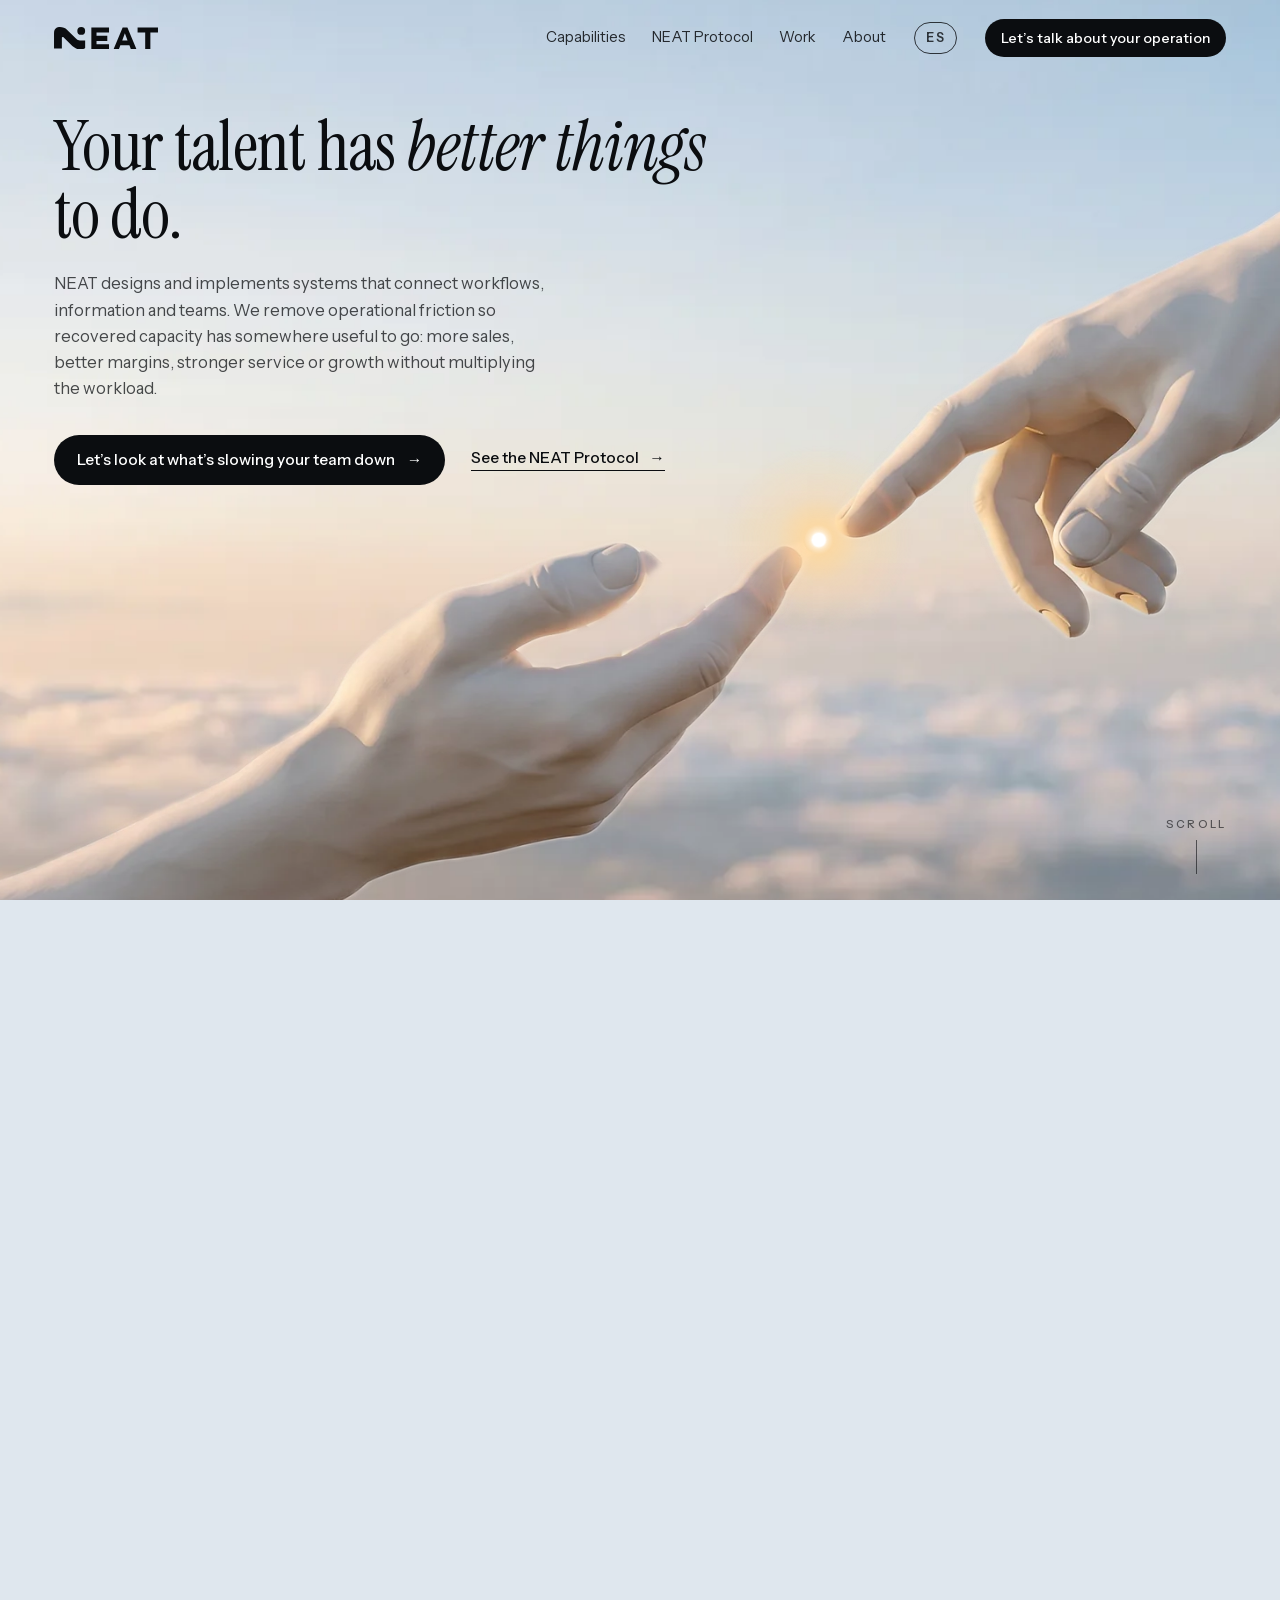
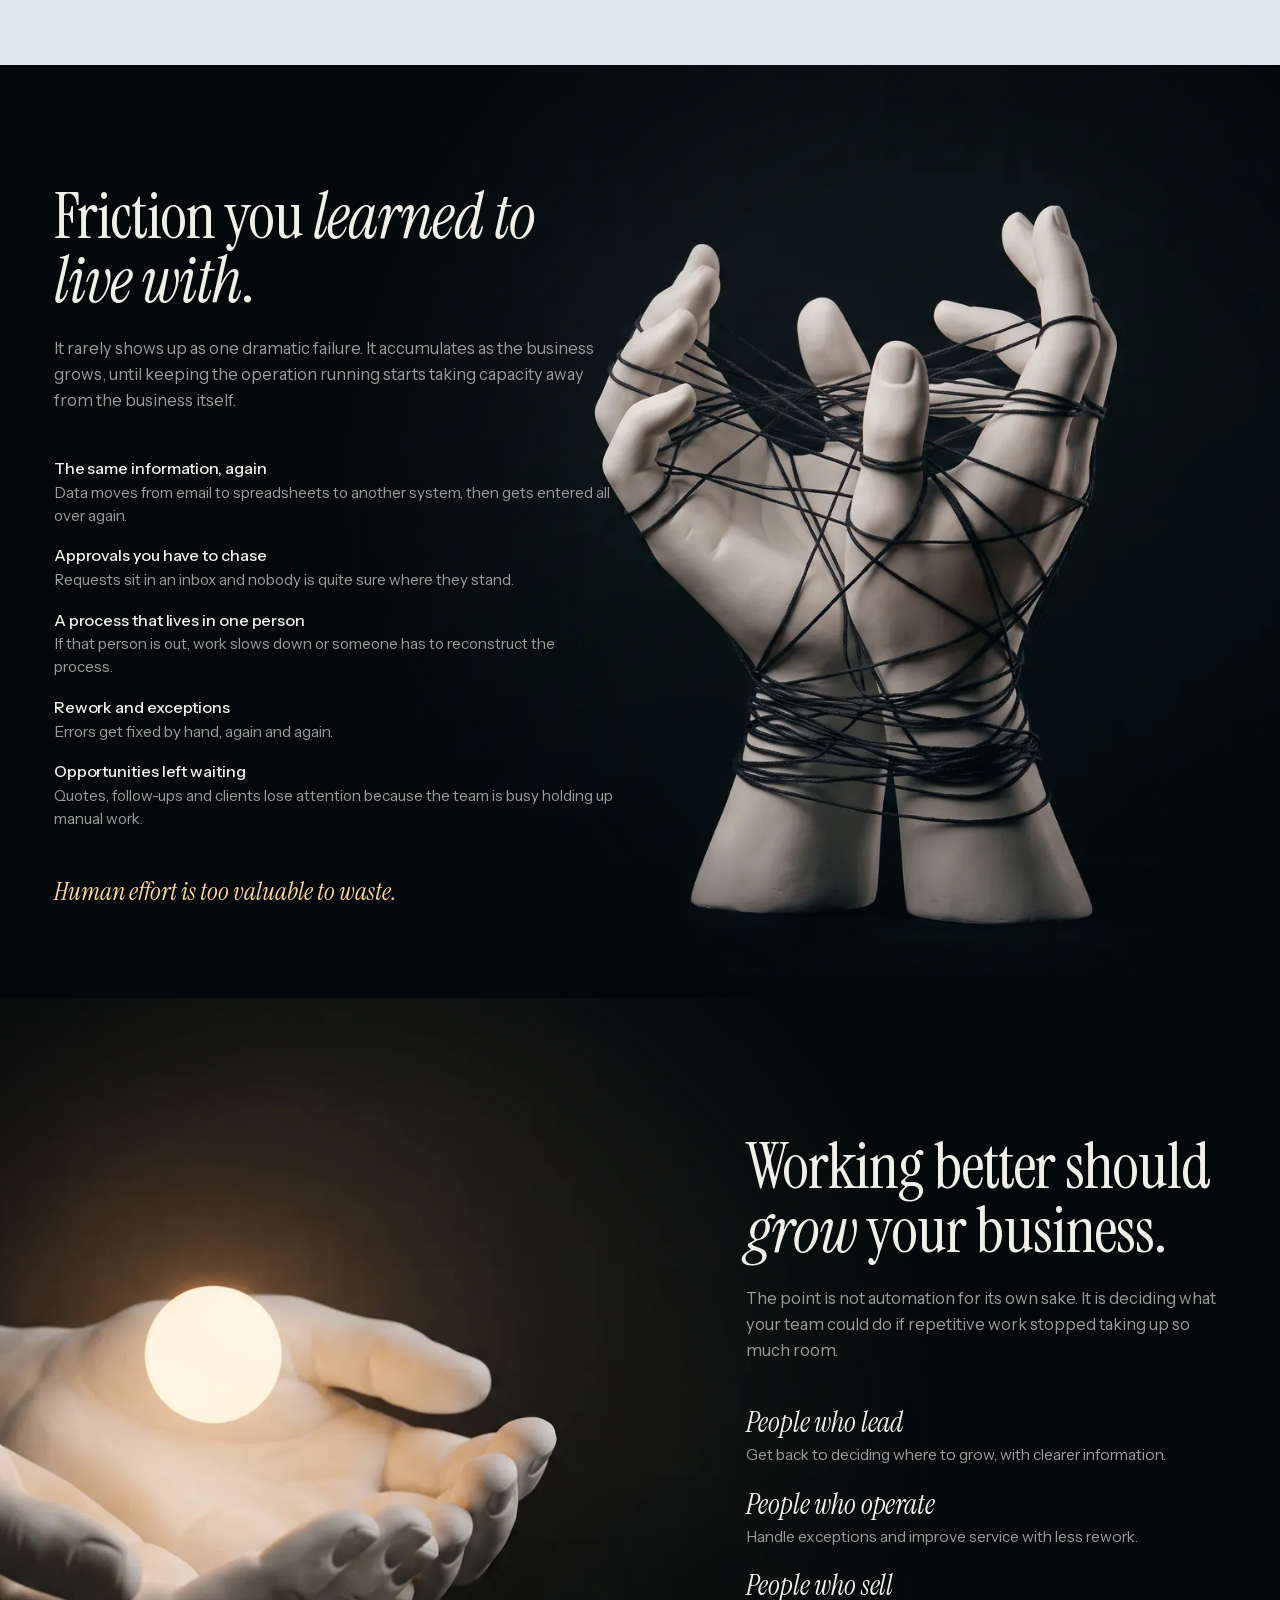
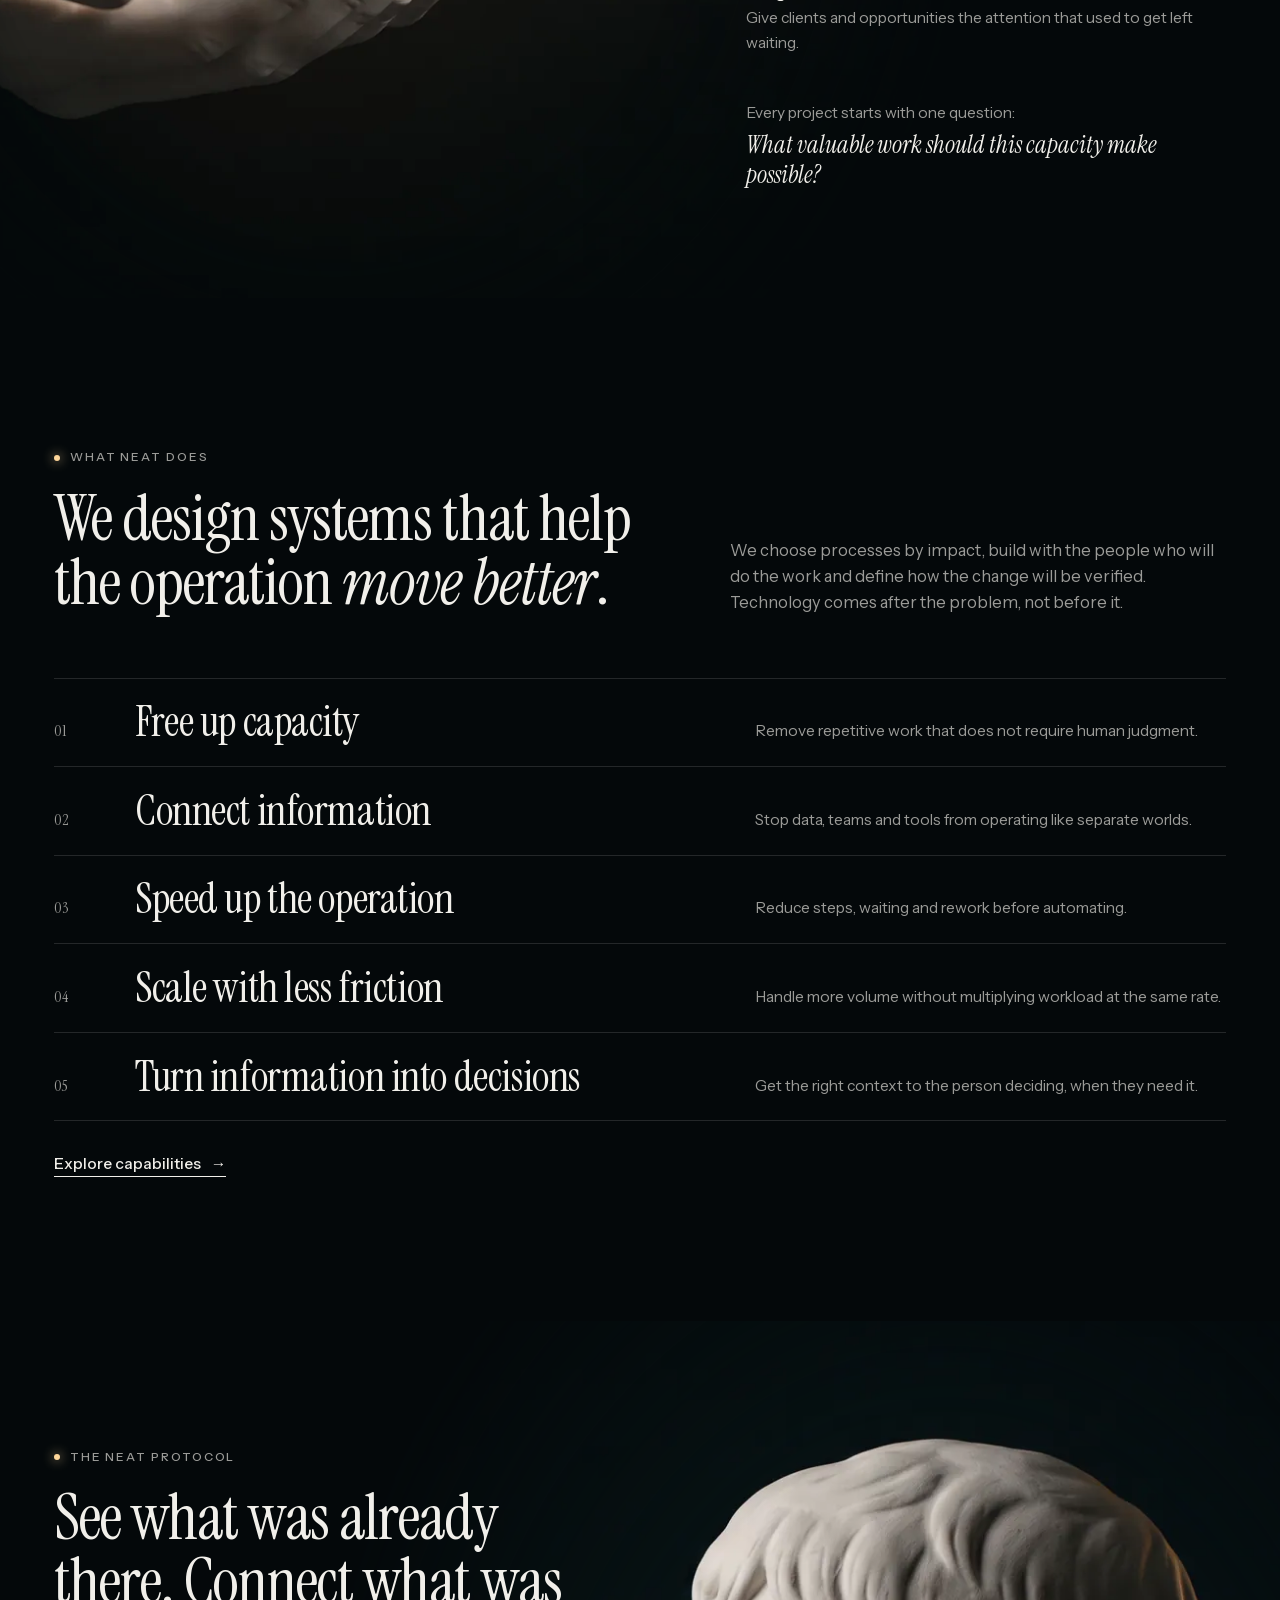
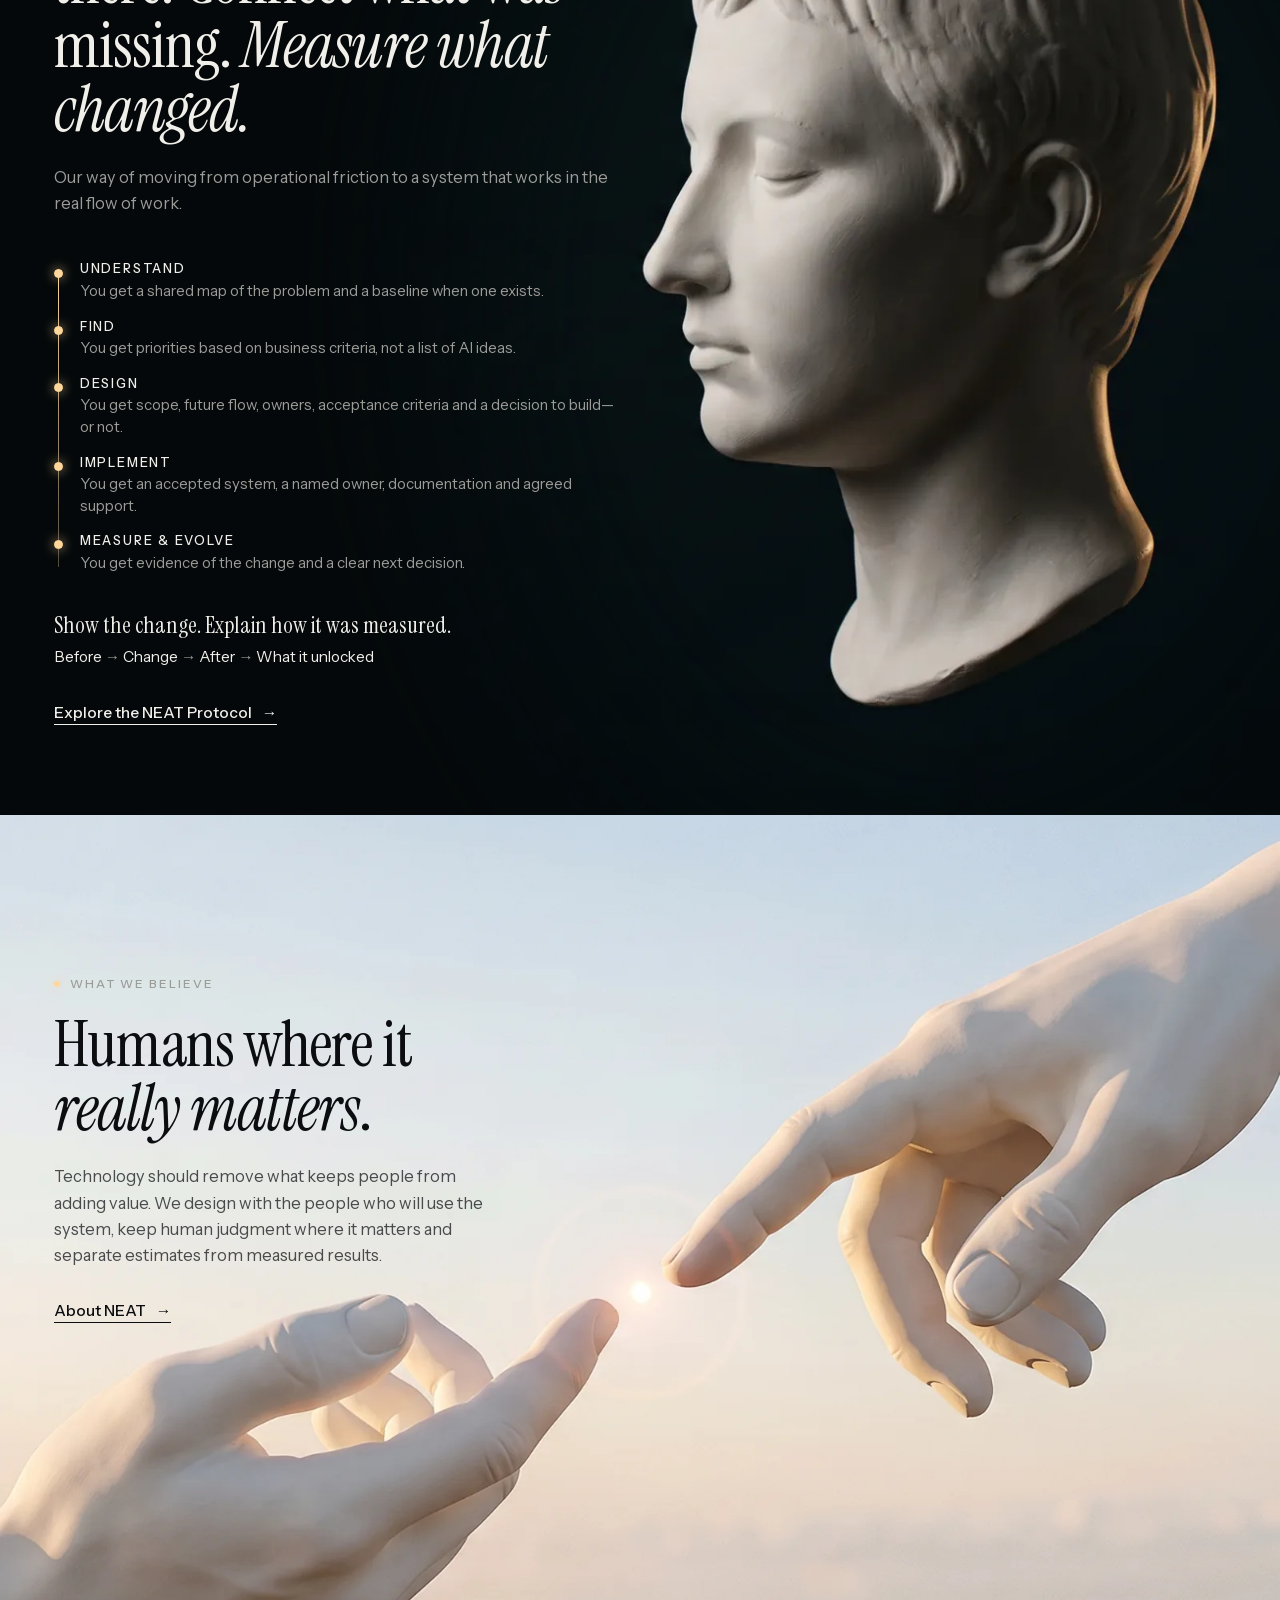
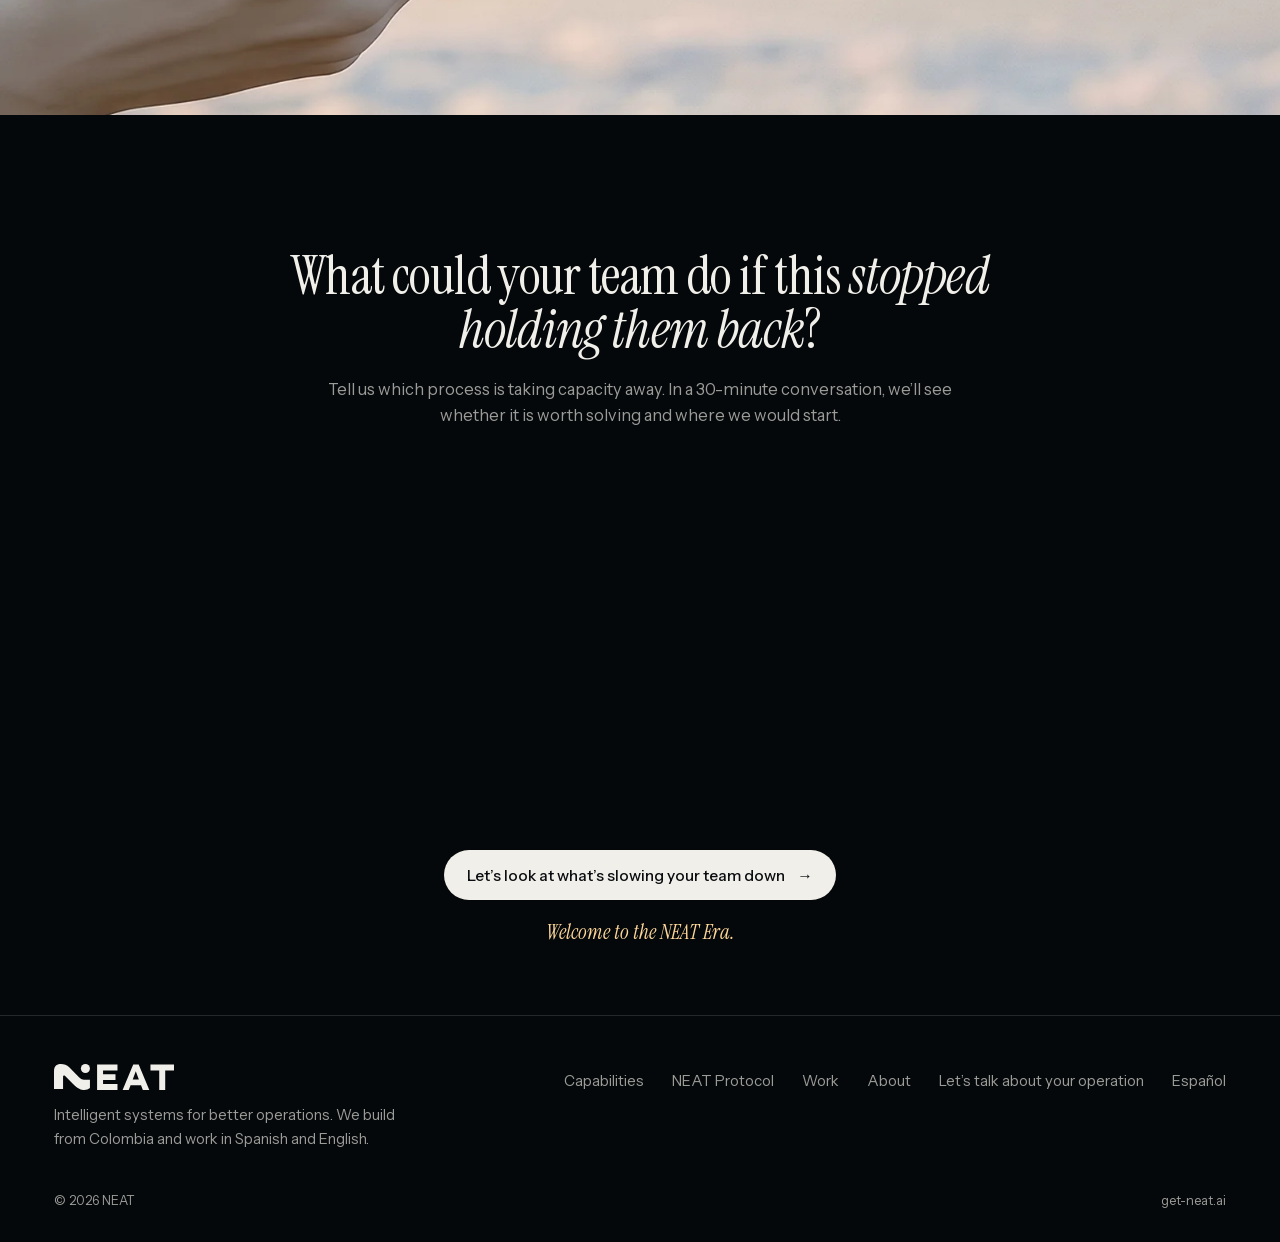
==== commit 4d995df4: "Carga más rápida: letras dentro del sitio e imágenes del inicio primero" ====
--- a/en/index.html
+++ b/en/index.html
@@ -17,9 +17,12 @@
 <meta property="og:url" content="https://jeandelamarkm-ui.github.io/neat-web/en/">
 <meta name="twitter:card" content="summary_large_image">
 <link rel="icon" href="data:image/svg+xml,%3Csvg xmlns='http://www.w3.org/2000/svg' viewBox='0 0 64 64'%3E%3Crect width='64' height='64' rx='14' fill='%230b0d10'/%3E%3Cg transform='translate(12.5 15.5) scale(.17)' fill='white'%3E%3Cpath d='M230.60%20162.00L230.60%20108.00C175.31%20108.00%20178.39%20109.39%20152.75%2083.75L97.68%2028.68C82.83%2013.83%2064.74%207.32%2043.74%207.32C25.28%207.32%200.00%2015.00%200.00%2053.91L0.00%20167.50L58.10%20167.50L58.10%2088.17C58.10%2081.93%2065.64%2078.81%2070.05%2083.22L120.60%20133.77C153.43%20166.59%20173.94%20174.00%20194.34%20174.00C207.91%20174.00%20220.86%20169.54%20230.60%20162.00Z'/%3E%3Ccircle cx='201.55' cy='36.37' r='29.05'/%3E%3C/g%3E%3C/svg%3E">
-<link rel="preconnect" href="https://fonts.googleapis.com">
-<link rel="preconnect" href="https://fonts.gstatic.com" crossorigin>
-<link rel="stylesheet" href="https://fonts.googleapis.com/css2?family=Instrument+Sans:wght@400;500;600&family=Instrument+Serif:ital@0;1&display=swap">
+<link rel="preload" href="../assets/fuentes/instrument-sans.woff2" as="font" type="font/woff2" crossorigin>
+<link rel="preload" href="../assets/fuentes/instrument-serif.woff2" as="font" type="font/woff2" crossorigin>
+<link rel="preload" href="../assets/fuentes/instrument-serif-italic.woff2" as="font" type="font/woff2" crossorigin>
+<link rel="preload" as="image" href="../assets/cielo-1200.webp" imagesrcset="../assets/cielo-1200.webp 1x, ../assets/cielo-2400.webp 2x" fetchpriority="high">
+<link rel="preload" as="image" href="../assets/mano-izq.webp" fetchpriority="high">
+<link rel="preload" as="image" href="../assets/mano-der.webp" fetchpriority="high">
 <link rel="stylesheet" href="../assets/neat.css">
 <script>document.documentElement.className += " js";setTimeout(function(){if(!window.__neat)document.documentElement.classList.remove("js")},4000);</script>
 </head>
@@ -42,8 +45,8 @@
     <div class="night"></div>
     <div class="stage">
       <svg class="mark" viewBox="0 17.3 724 156.7" aria-hidden="true"><g transform="translate(0 10.44) scale(.94)"><path d="M230.60 162.00L230.60 108.00C175.31 108.00 178.39 109.39 152.75 83.75L97.68 28.68C82.83 13.83 64.74 7.32 43.74 7.32C25.28 7.32 0.00 15.00 0.00 53.91L0.00 167.50L58.10 167.50L58.10 88.17C58.10 81.93 65.64 78.81 70.05 83.22L120.60 133.77C153.43 166.59 173.94 174.00 194.34 174.00C207.91 174.00 220.86 169.54 230.60 162.00Z"/></g><path d="M260 20H383V56H296V79H371V114H296V138H383V174H260Z"/><path fill-rule="evenodd" d="M414 174L478 20H511L575 174H536L525 145H462L451 174Z M475 111H512L493.5 61Z"/><path d="M582 20H724V56H671V174H635V56H582Z"/></svg>
-      <div class="hand hand-l"><img src="../assets/mano-izq.webp" alt="" width="1098" height="627" decoding="async"></div>
-      <div class="hand hand-r"><img src="../assets/mano-der.webp" alt="" width="1103" height="730" decoding="async"></div>
+      <div class="hand hand-l"><img src="../assets/mano-izq.webp" alt="" width="1098" height="627" decoding="async" fetchpriority="high"></div>
+      <div class="hand hand-r"><img src="../assets/mano-der.webp" alt="" width="1103" height="730" decoding="async" fetchpriority="high"></div>
       <div class="spark" aria-hidden="true"><div class="glow"><i></i></div><div class="core"></div></div>
     </div>
     <div class="hero-copy">
--- a/assets/neat.css
+++ b/assets/neat.css
@@ -1,4 +1,8 @@
 /* NEAT · estilos del sitio */
+/* Letras servidas desde el propio sitio (Instrument Sans y Serif, licencia SIL OFL 1.1, ver fuentes/OFL.txt) */
+@font-face { font-family: "Instrument Sans"; font-style: normal; font-weight: 400 700; font-display: swap; src: url("fuentes/instrument-sans.woff2") format("woff2"); }
+@font-face { font-family: "Instrument Serif"; font-style: normal; font-weight: 400; font-display: swap; src: url("fuentes/instrument-serif.woff2") format("woff2"); }
+@font-face { font-family: "Instrument Serif"; font-style: italic; font-weight: 400; font-display: swap; src: url("fuentes/instrument-serif-italic.woff2") format("woff2"); }
 :root {
   --ink: #0b0d10;
   --night: #04080a;
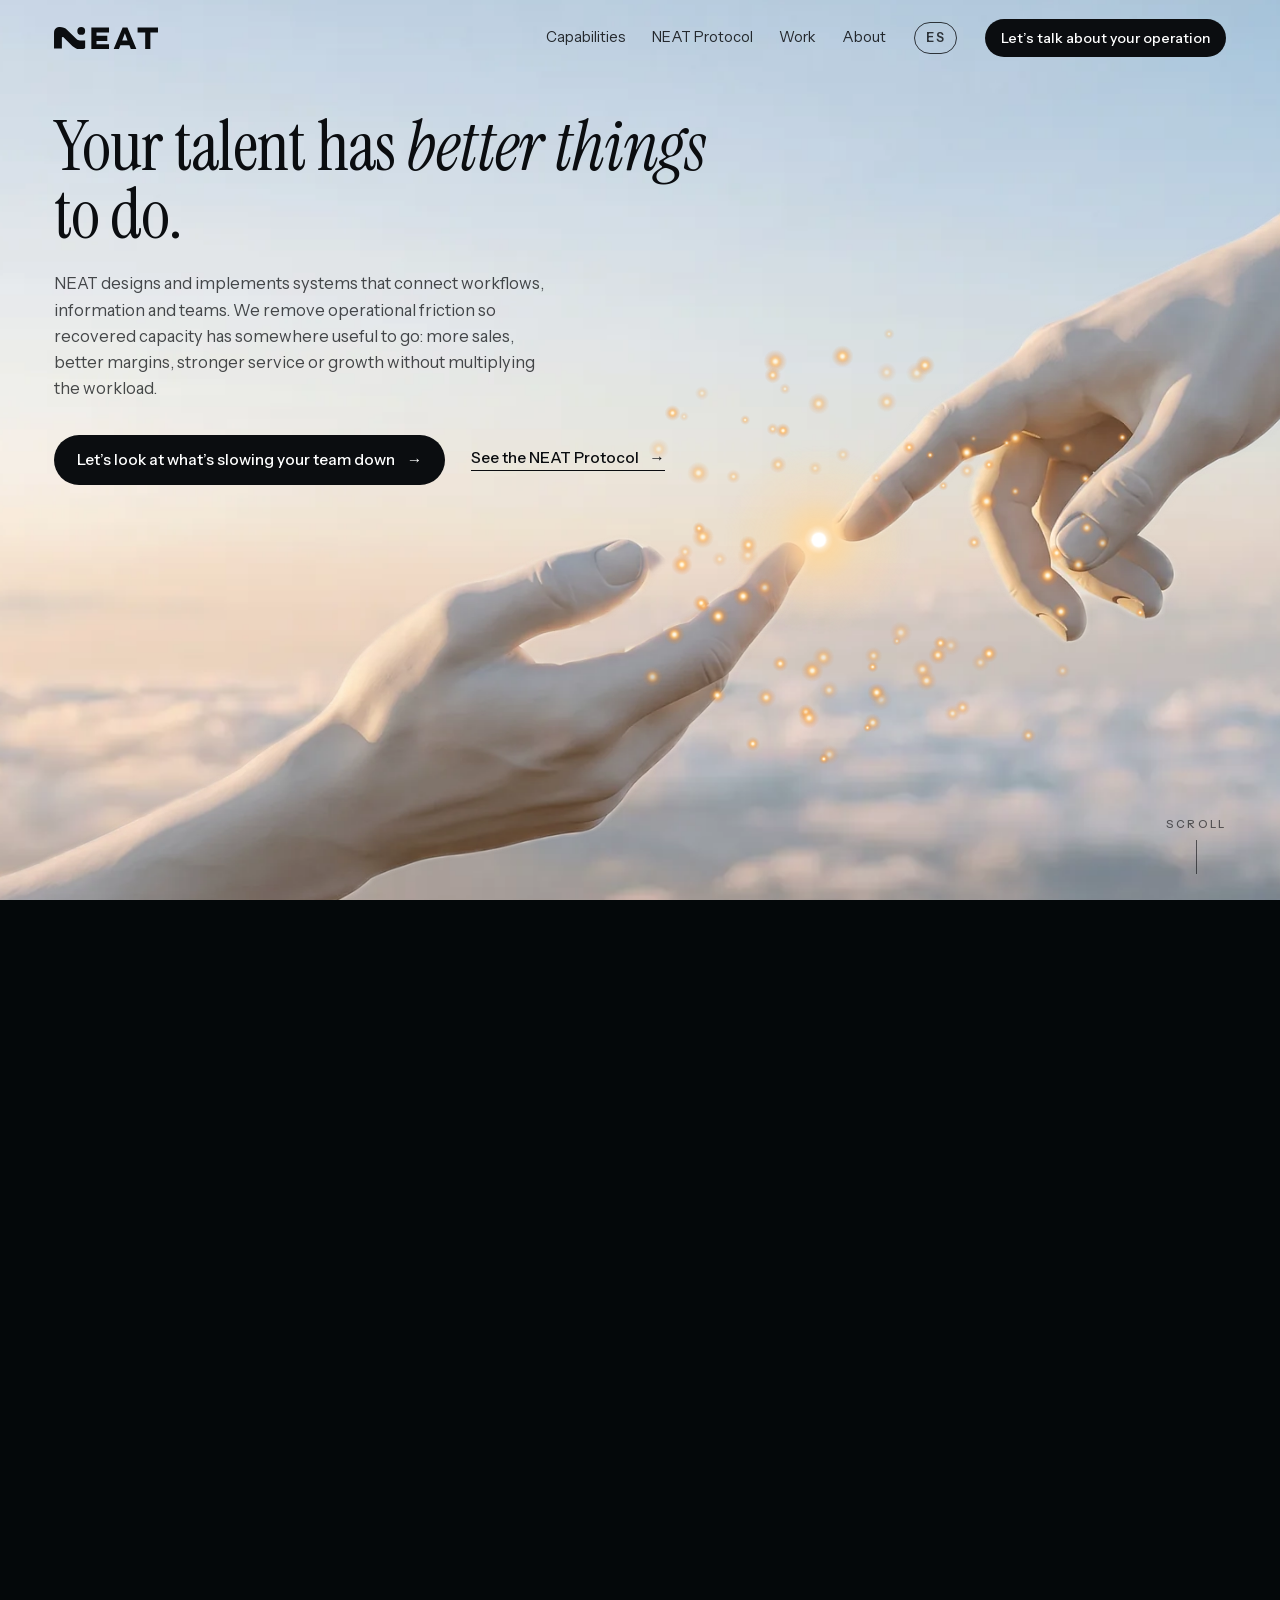
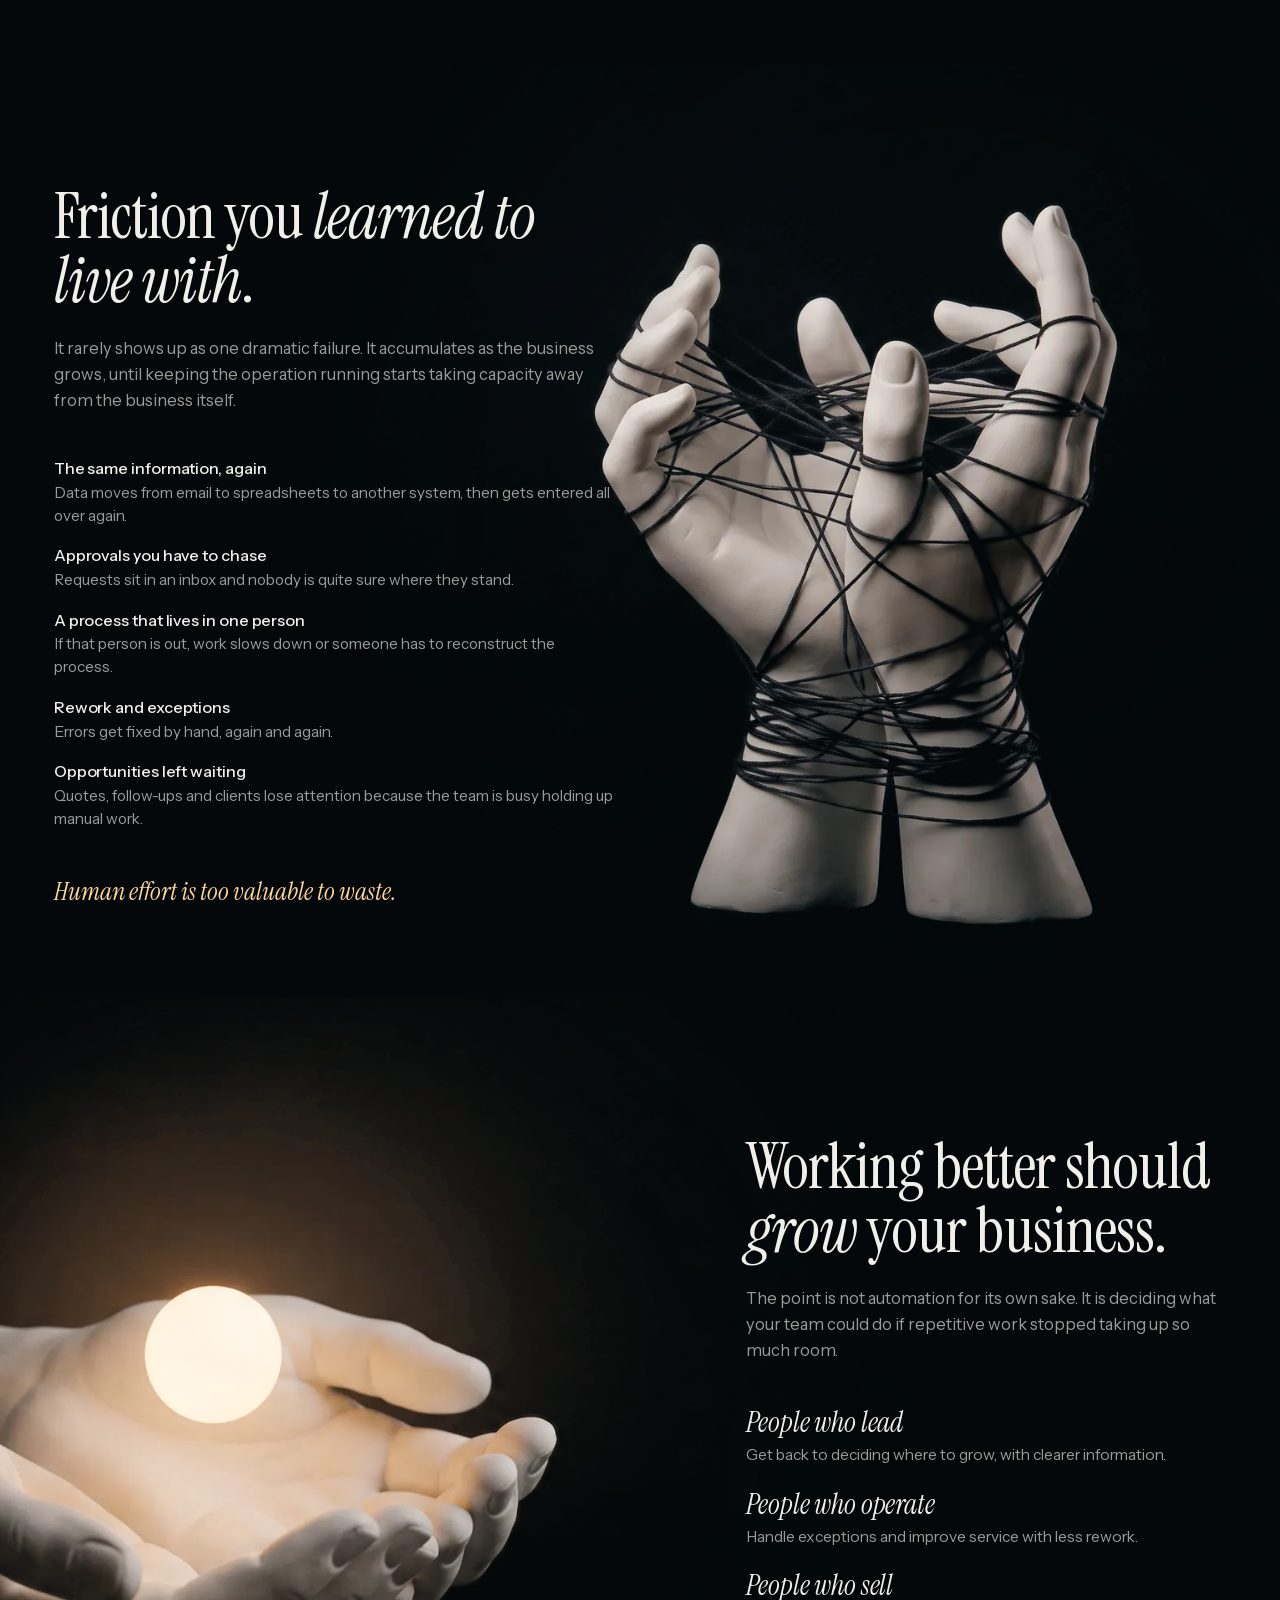
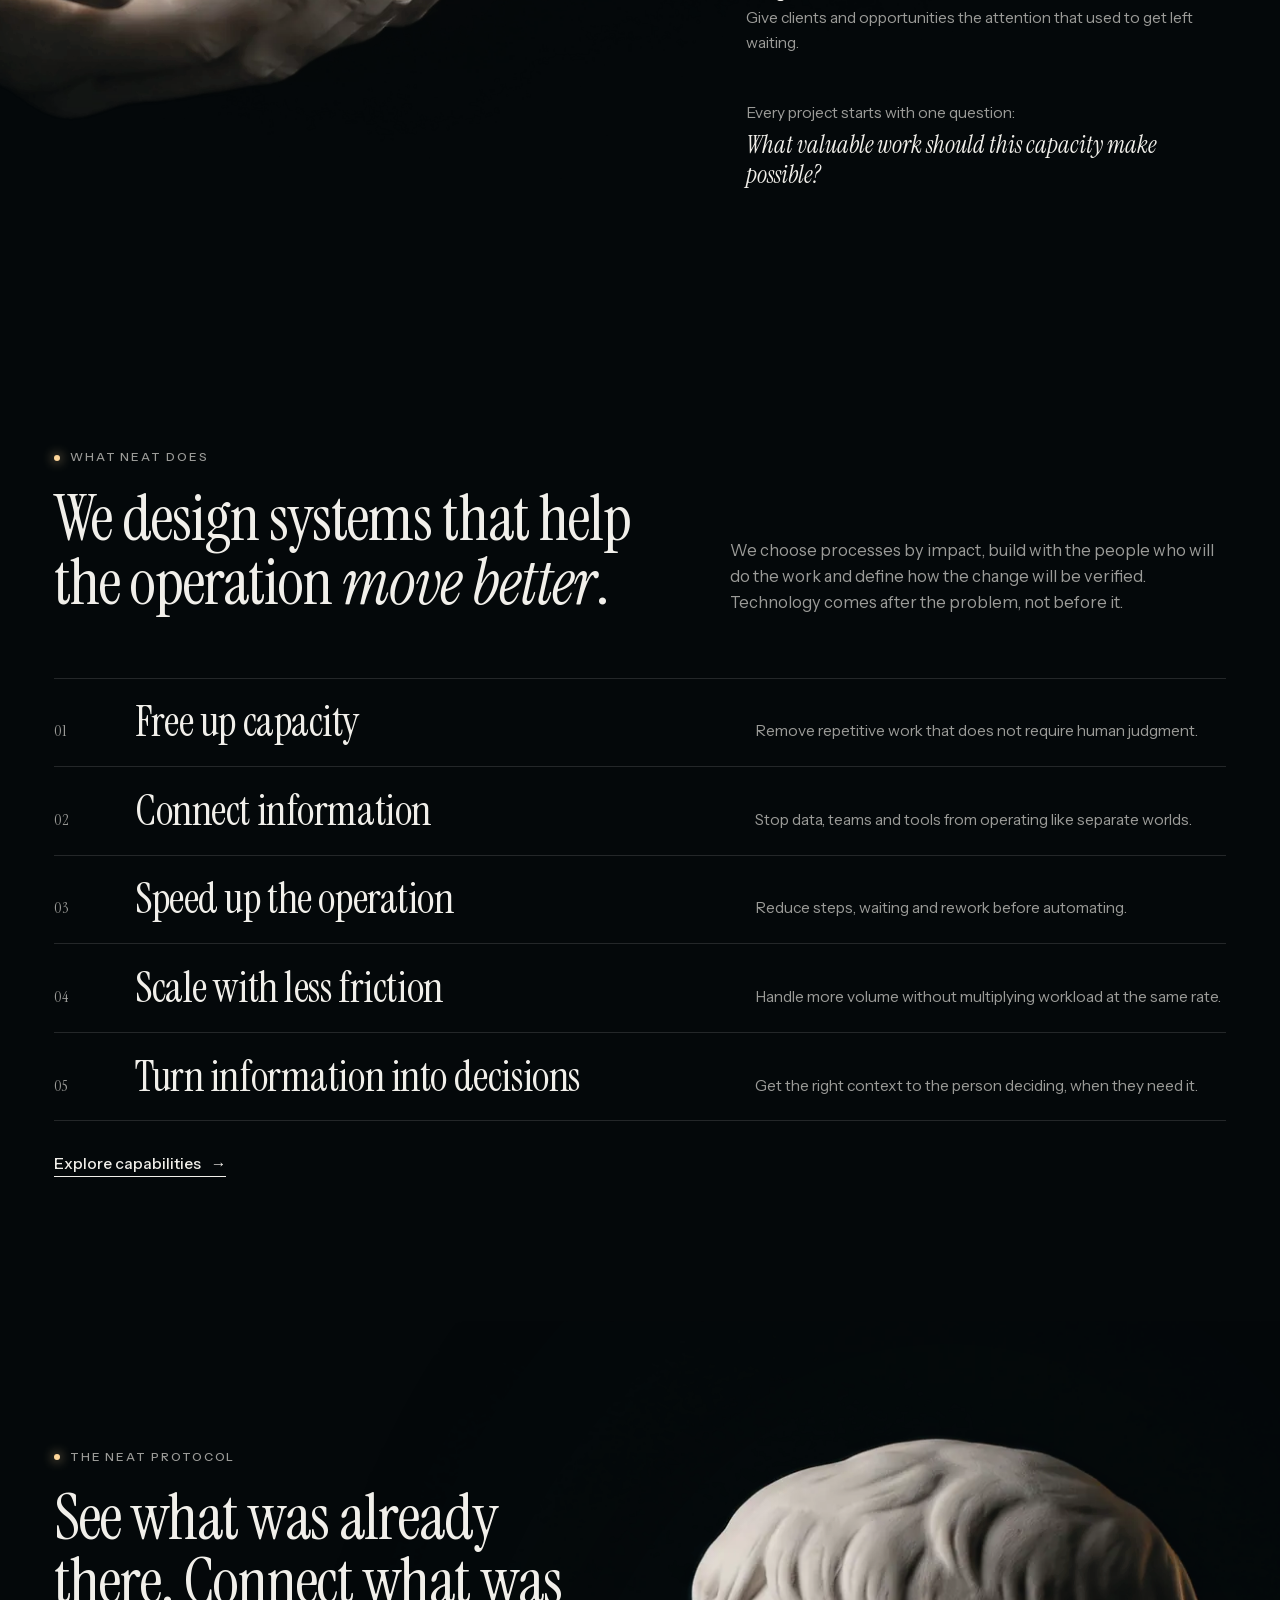
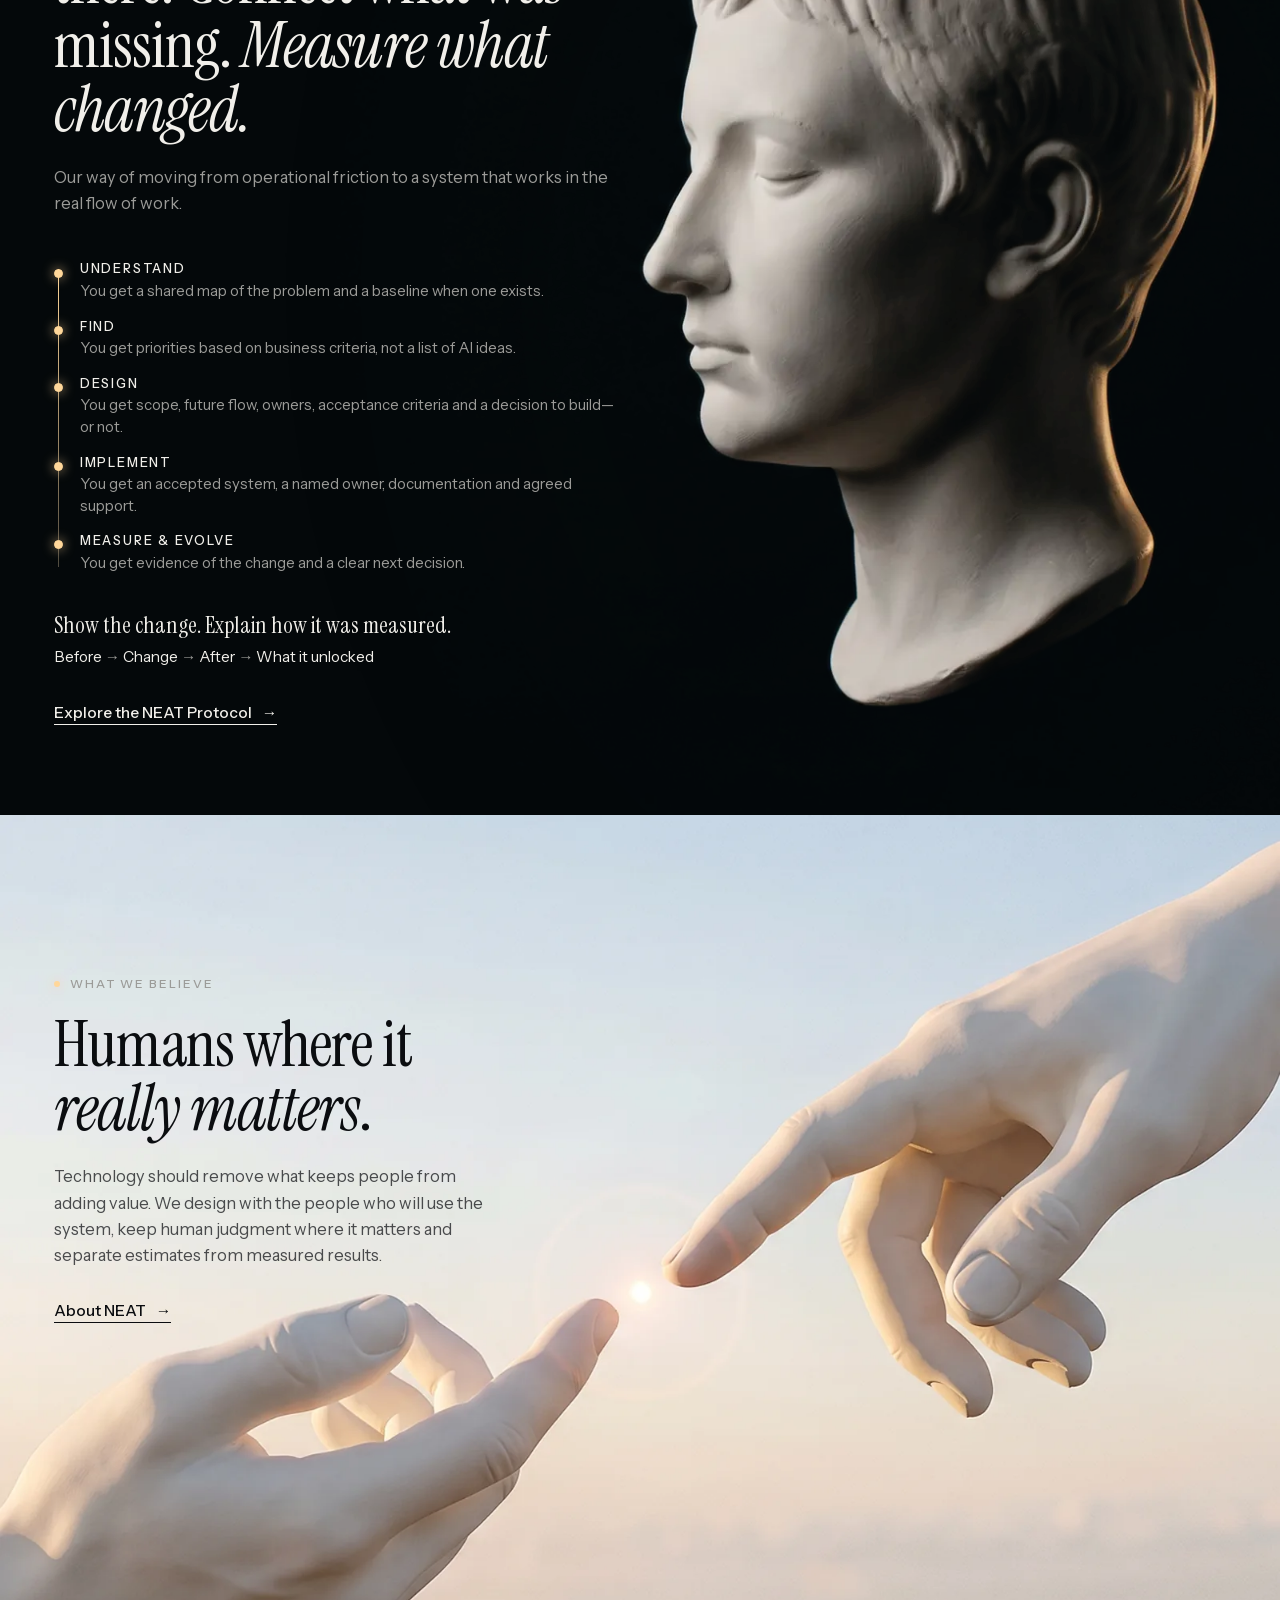
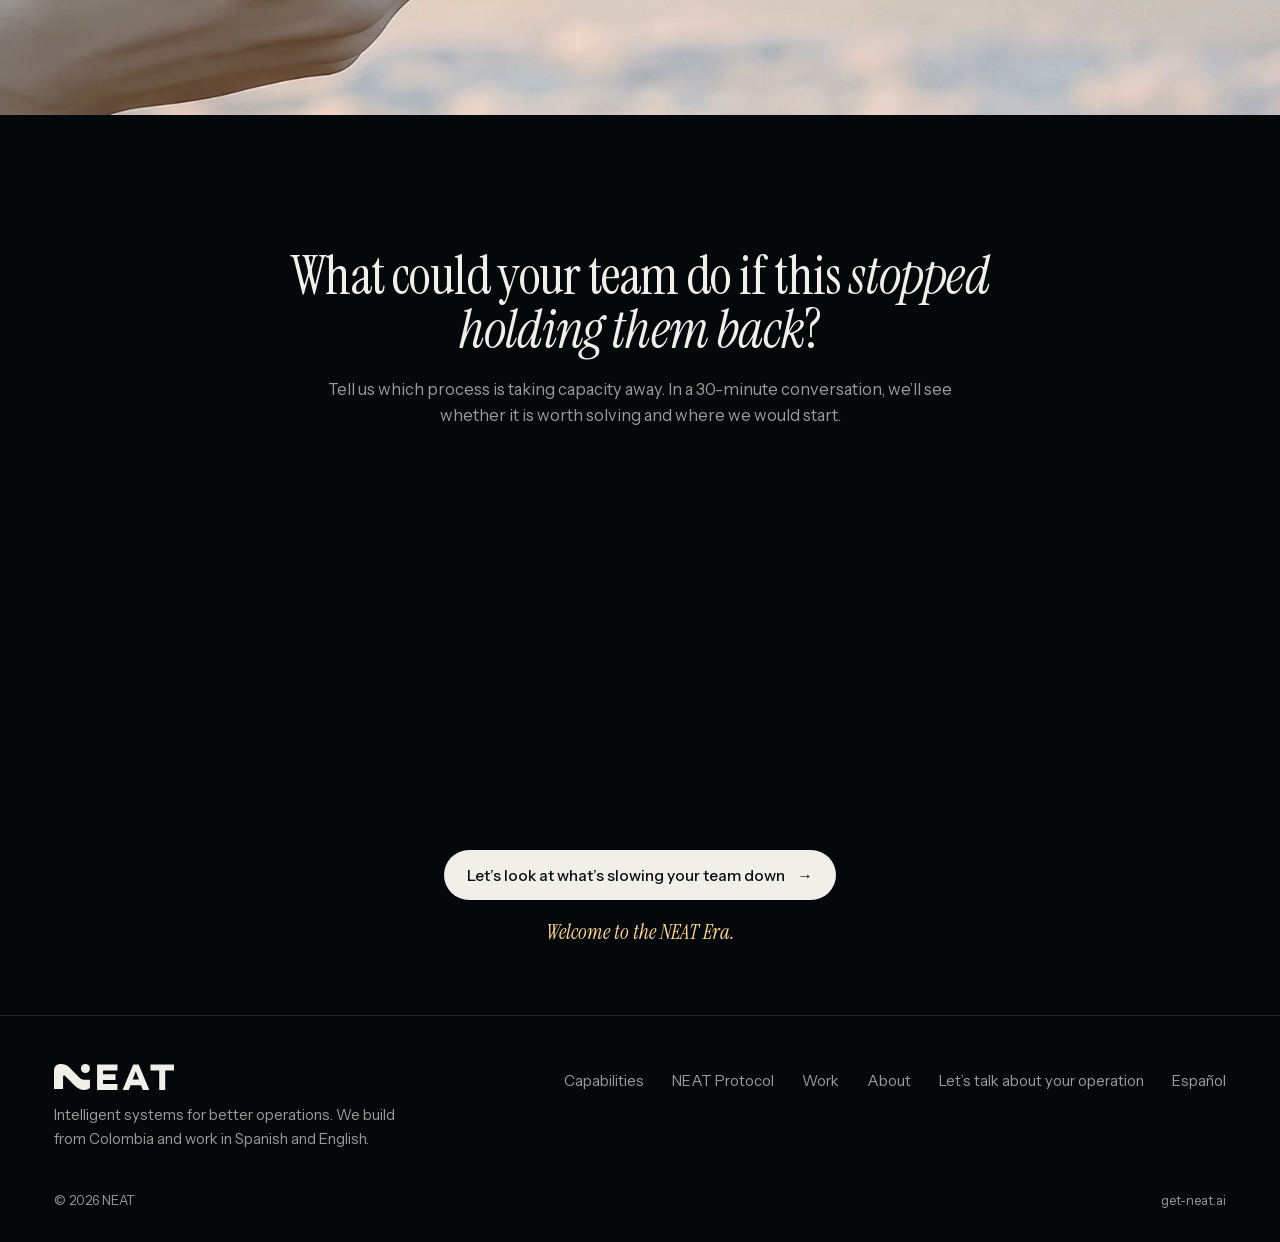
==== commit 72388298: "Inicio: enjambre de luz alrededor de los dedos y estrellas al caer la noche" ====
--- a/en/index.html
+++ b/en/index.html
@@ -49,6 +49,7 @@
       <div class="hand hand-r"><img src="../assets/mano-der.webp" alt="" width="1103" height="730" decoding="async" fetchpriority="high"></div>
       <div class="spark" aria-hidden="true"><div class="glow"><i></i></div><div class="core"></div></div>
     </div>
+    <canvas class="swarm" aria-hidden="true"></canvas>
     <div class="hero-copy">
       <div class="wrap">
         <h1 class="display">Your talent has <em>better things</em> to do.</h1>
--- a/assets/neat.css
+++ b/assets/neat.css
@@ -142,10 +142,10 @@
 .menu-open .head::before { opacity: 0; }
 
 /* ---------- héroe de las manos ---------- */
-.hero { position: relative; height: 185vh; height: 185svh; background: #dfe7ee; }
-.hero-pin { position: sticky; top: 0; height: 100vh; height: 100svh; height: 100dvh; overflow: hidden; background: #dfe7ee; }
+.hero { position: relative; height: 185vh; height: 185svh; } /* sin fondo propio: de noche se ve el polvo de luz de detrás */
+.hero-pin { position: sticky; top: 0; height: 100vh; height: 100svh; height: 100dvh; overflow: hidden; }
 .sky { position: absolute; inset: -2%; background: #dfe7ee center 40% / cover no-repeat; will-change: transform; }
-.night { position: absolute; inset: 0; background: radial-gradient(120% 90% at 50% 46%, #16130f 0%, var(--night) 62%); opacity: 0; will-change: opacity; }
+.night { position: absolute; inset: 0; background: radial-gradient(62% 40% at 50% 44%, rgba(34, 27, 18, 0.85) 0%, rgba(4, 8, 10, 0) 100%); opacity: 0; will-change: opacity; }
 .stage {
   position: absolute; left: 64%; top: 60%;
   width: max(130vw, 215vh); width: max(130vw, 215svh);
@@ -203,7 +203,7 @@
 
 /* ---------- escenas: una frase, una escultura ---------- */
 .scene { min-height: 100vh; min-height: 100svh; display: flex; align-items: center; overflow: hidden; padding: 120px 0 90px; }
-.art { position: absolute; inset: 0; mix-blend-mode: lighten; will-change: transform; }
+.art { position: absolute; inset: 0; } /* el fondo de la imagen ya es transparente: sin mezcla de color */
 .art img { width: 100%; height: 100%; object-fit: cover; object-position: 78% 50%;
   -webkit-mask-image: radial-gradient(ellipse 52% 78% at 74% 52%, #000 52%, transparent 100%); mask-image: radial-gradient(ellipse 52% 78% at 74% 52%, #000 52%, transparent 100%); }
 .flip .art img { transform: scale(1) scaleX(-1); }
@@ -458,3 +458,13 @@
   .flip .art img { object-position: 0% 50%; }
   .flip .copy { max-width: 30rem; }
 }
+
+/* pantallas táctiles (iPhone, Android): sin desenfoque detrás de la barra, que cuesta al desplazarse */
+@media (hover: none) {
+  .head::before { -webkit-backdrop-filter: none; backdrop-filter: none; background: rgba(6, 8, 11, 0.93); }
+}
+
+/* enjambre de luz alrededor de los dedos (inicio) */
+.swarm { position: absolute; inset: 0; width: 100%; height: 100%; pointer-events: none; opacity: 0; transition: opacity 1.2s var(--ease); }
+.swarm.on { opacity: 1; }
+@media (prefers-reduced-motion: reduce) { .swarm { display: none; } }
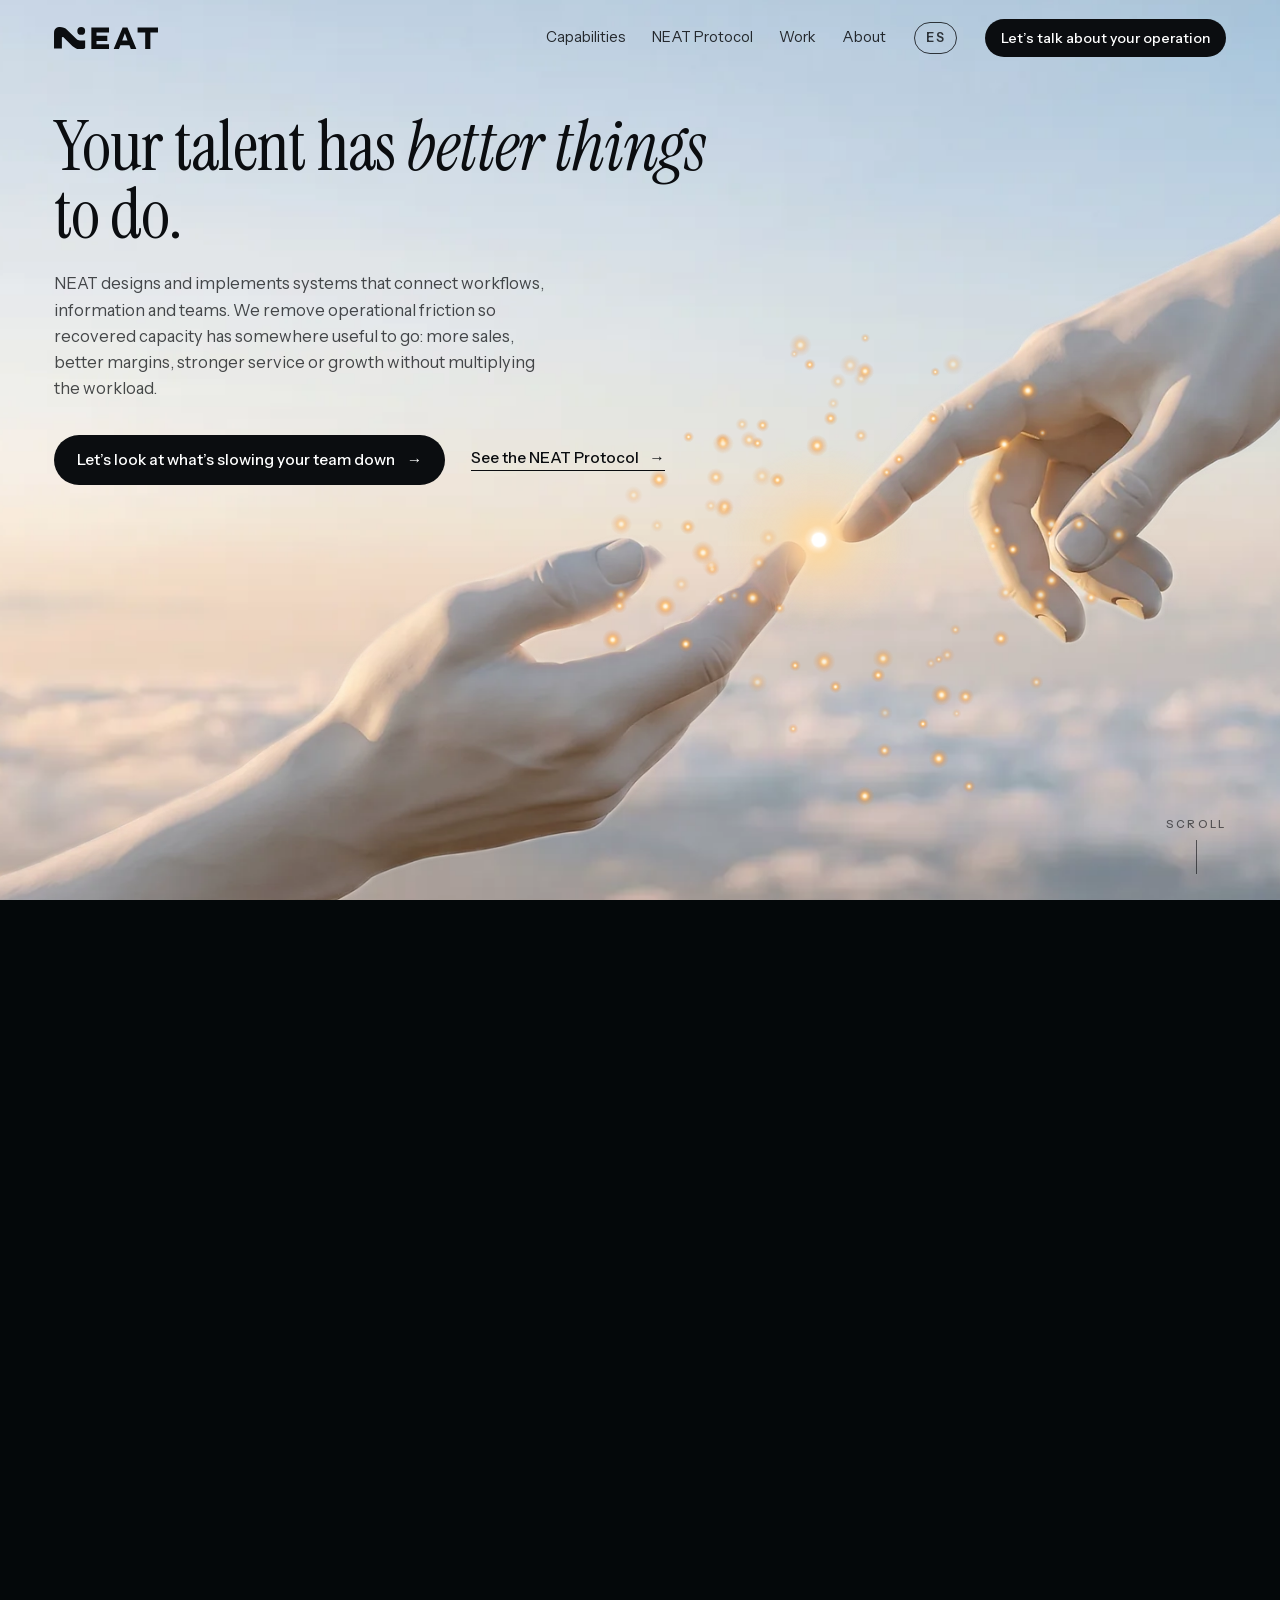
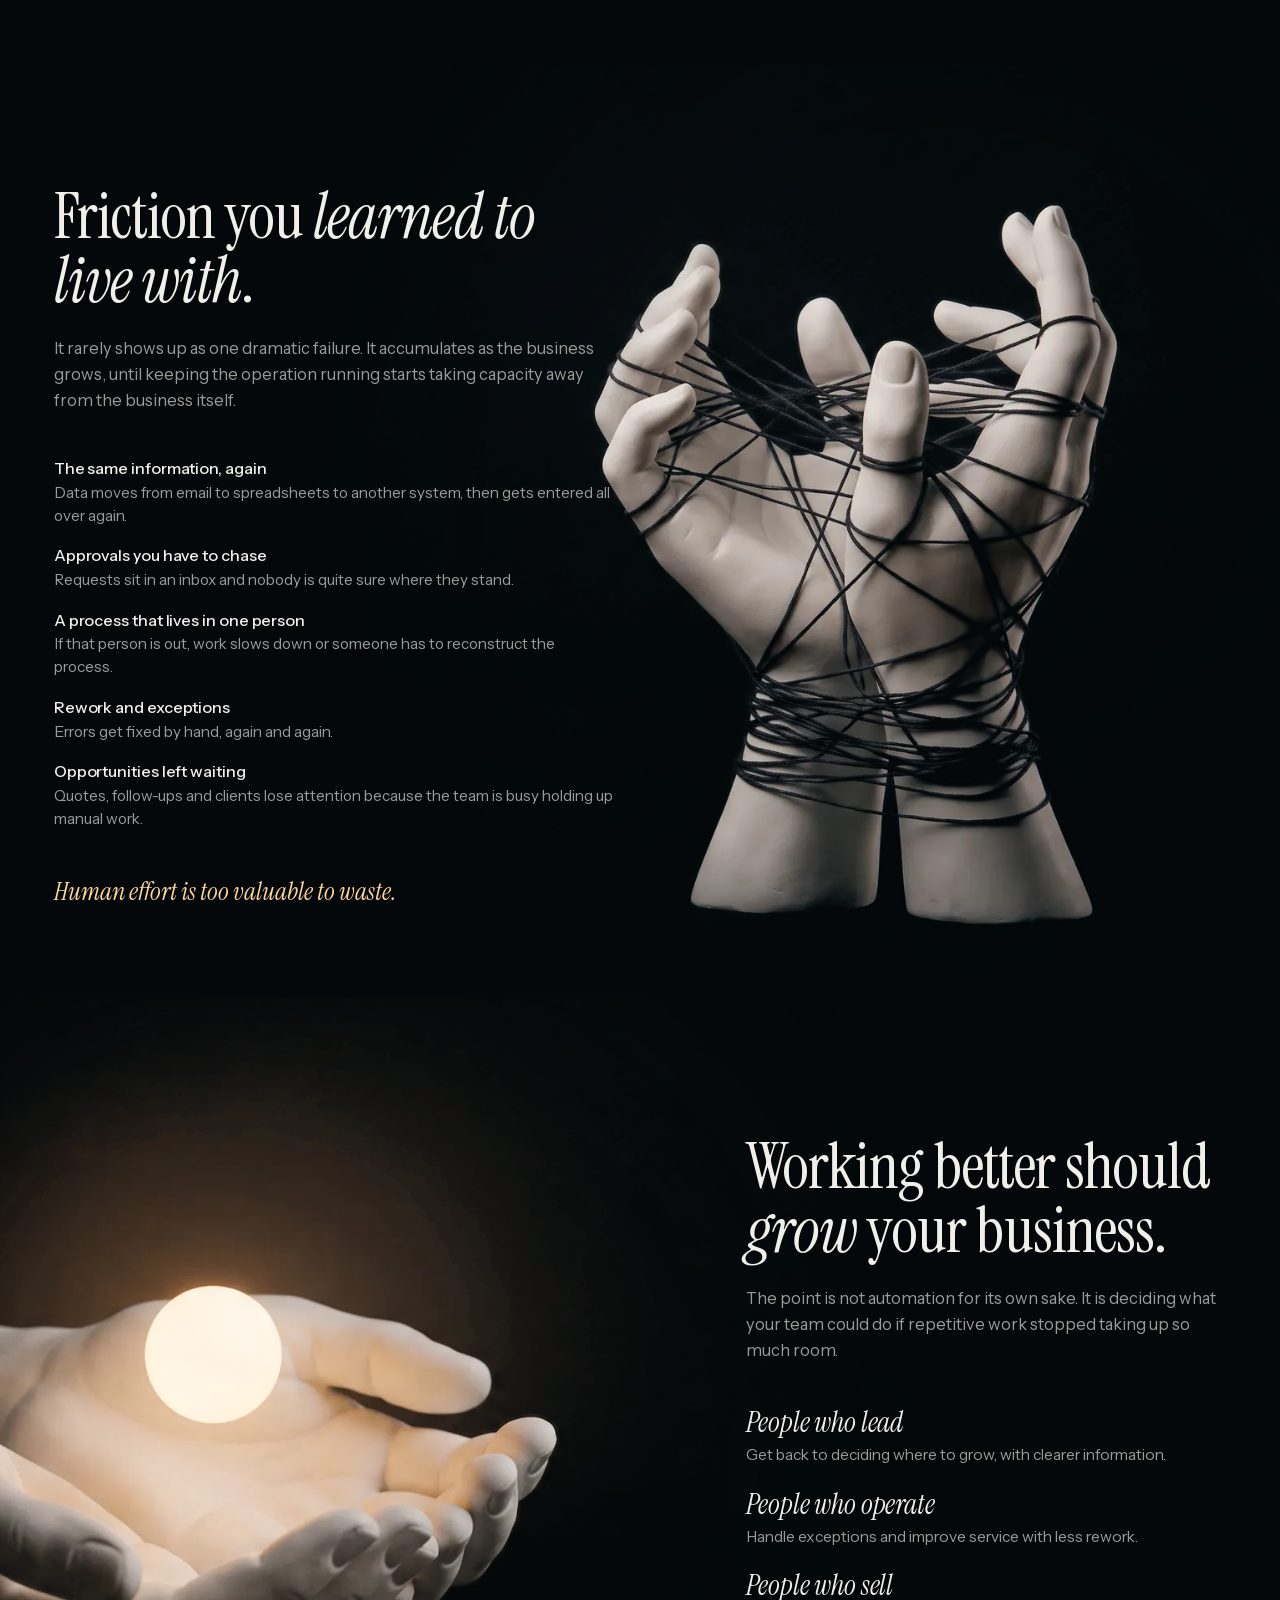
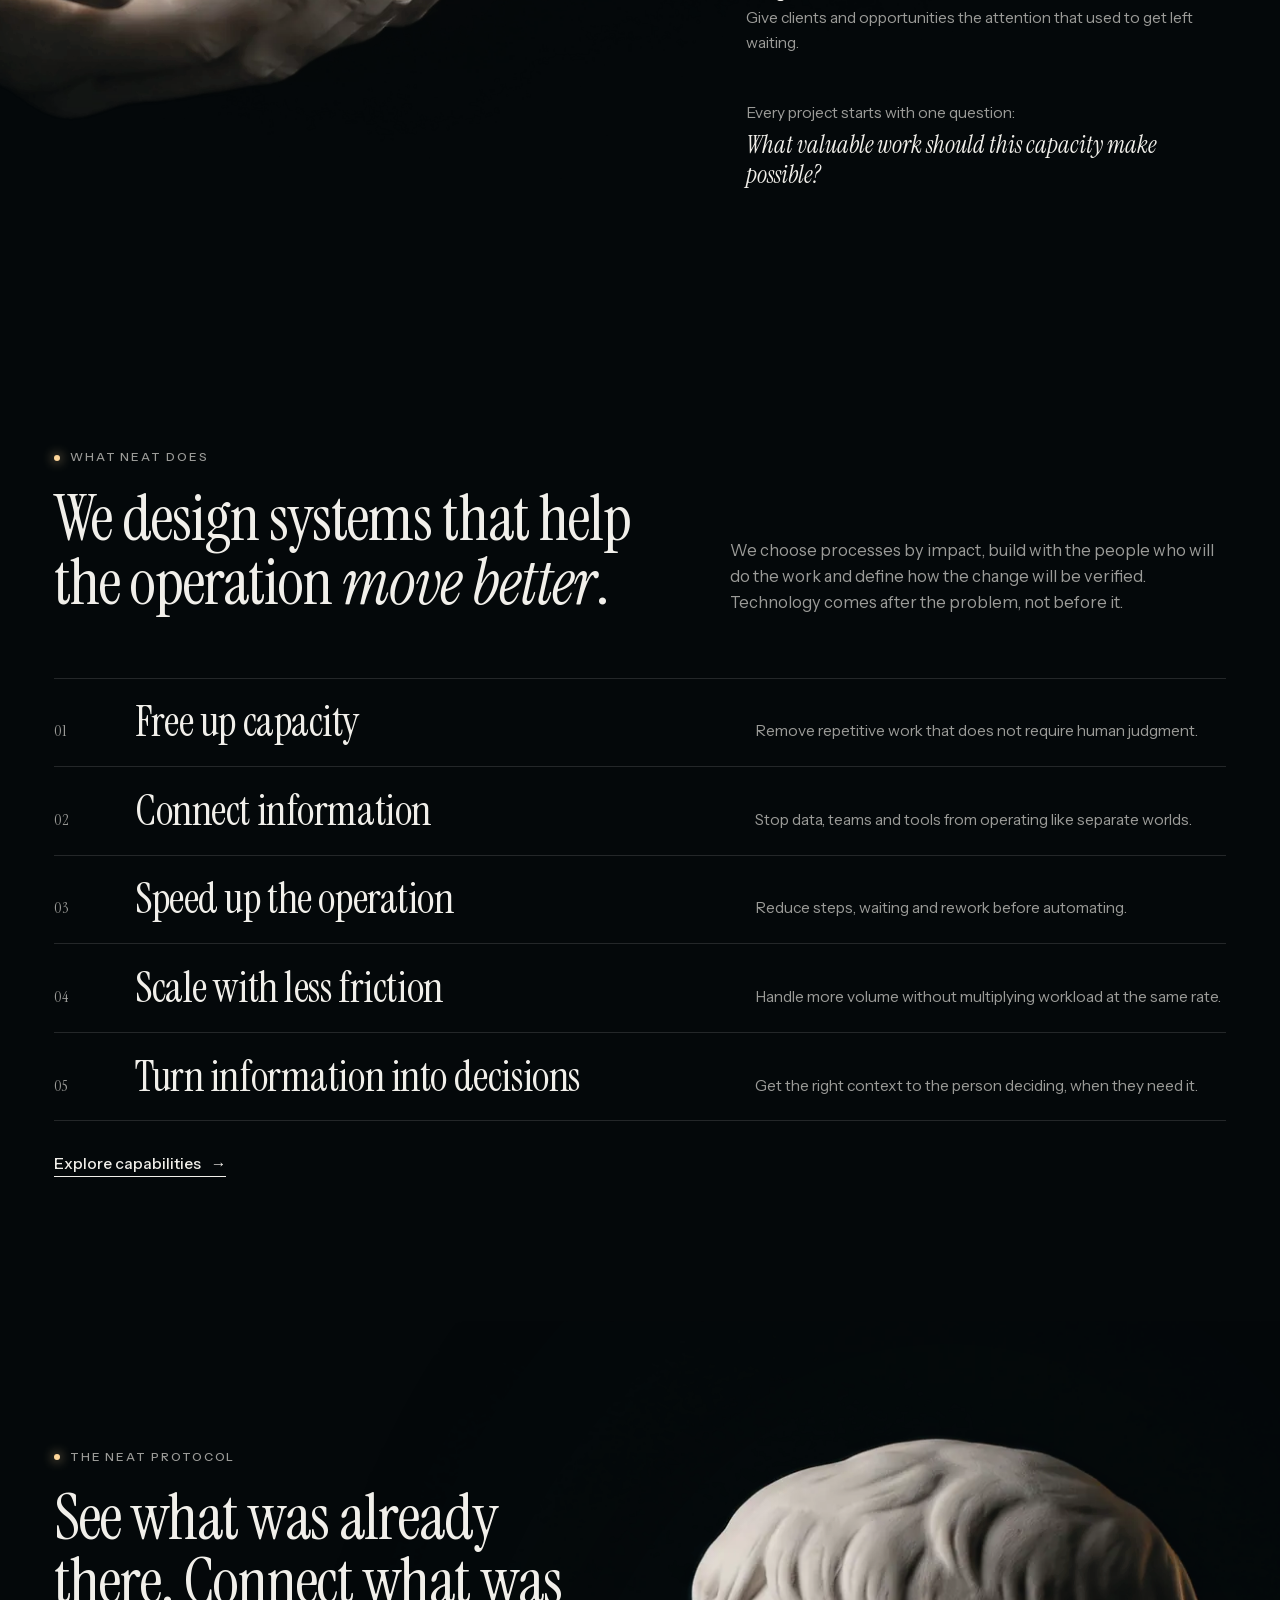
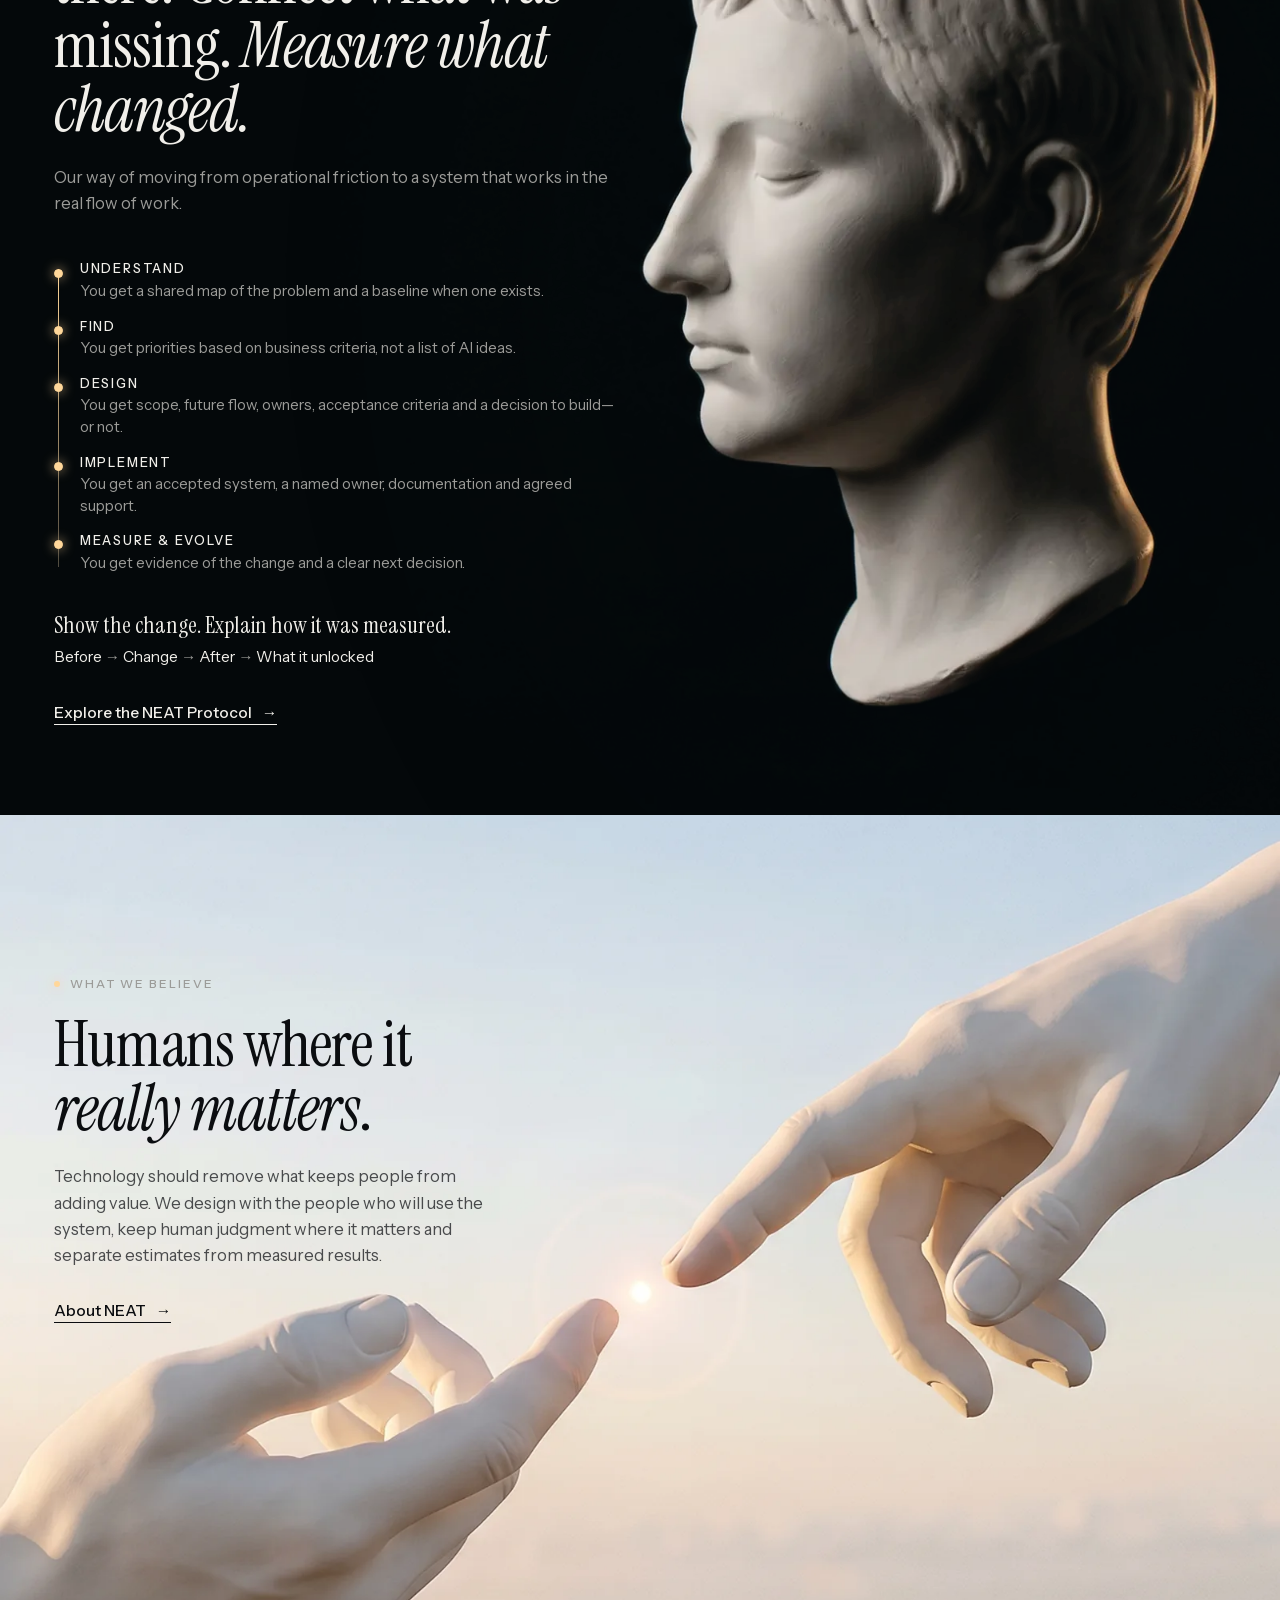
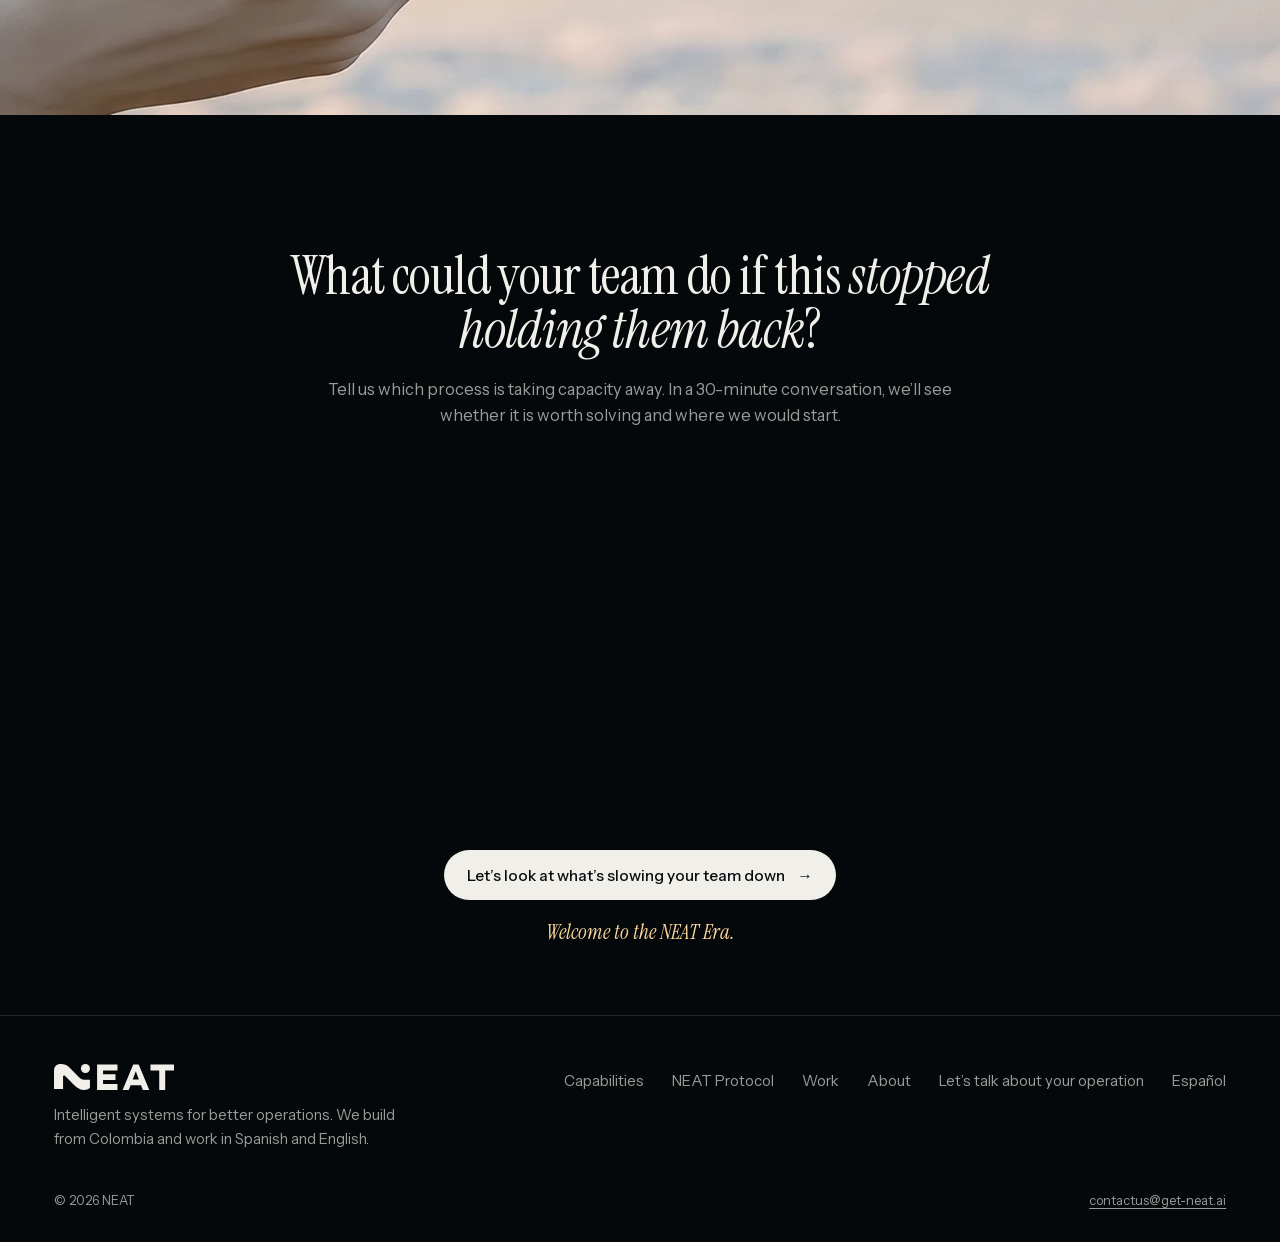
==== commit dd29d0bf: "Correo de contacto contactus@get-neat.ai y botón Enviar visible" ====
--- a/en/index.html
+++ b/en/index.html
@@ -139,7 +139,7 @@
       <div><svg class="foot-logo" viewBox="0 17.3 724 156.7" role="img" aria-label="NEAT"><g transform="translate(0 10.44) scale(.94)"><path d="M230.60 162.00L230.60 108.00C175.31 108.00 178.39 109.39 152.75 83.75L97.68 28.68C82.83 13.83 64.74 7.32 43.74 7.32C25.28 7.32 0.00 15.00 0.00 53.91L0.00 167.50L58.10 167.50L58.10 88.17C58.10 81.93 65.64 78.81 70.05 83.22L120.60 133.77C153.43 166.59 173.94 174.00 194.34 174.00C207.91 174.00 220.86 169.54 230.60 162.00Z"/></g><circle cx="189.46" cy="44.63" r="27.31"/><path d="M260 20H383V56H296V79H371V114H296V138H383V174H260Z"/><path fill-rule="evenodd" d="M414 174L478 20H511L575 174H536L525 145H462L451 174Z M475 111H512L493.5 61Z"/><path d="M582 20H724V56H671V174H635V56H582Z"/></svg><p>Intelligent systems for better operations. We build from Colombia and work in Spanish and English.</p></div>
       <nav class="foot-nav" aria-label="Site"><a href="capabilities.html">Capabilities</a><a href="protocol.html">NEAT Protocol</a><a href="work.html">Work</a><a href="about.html">About</a><a href="contact.html">Let’s talk about your operation</a><a href="../index.html" lang="es">Español</a></nav>
     </div>
-    <div class="foot-legal"><span>© 2026 NEAT</span><span>get-neat.ai</span></div>
+    <div class="foot-legal"><span>© 2026 NEAT</span><a href="mailto:contactus@get-neat.ai">contactus@get-neat.ai</a></div>
   </div>
 </footer>
 <script src="../assets/neat.js"></script>
--- a/assets/neat.css
+++ b/assets/neat.css
@@ -468,3 +468,8 @@
 .swarm { position: absolute; inset: 0; width: 100%; height: 100%; pointer-events: none; opacity: 0; transition: opacity 1.2s var(--ease); }
 .swarm.on { opacity: 1; }
 @media (prefers-reduced-motion: reduce) { .swarm { display: none; } }
+
+/* correo de contacto */
+.mailto { margin-top: 18px; color: var(--muted-light); }
+.mailto a, .status a, .foot-legal a { color: inherit; text-decoration: underline; text-underline-offset: 3px; text-decoration-thickness: 1px; }
+.mailto a { color: var(--text-light); }
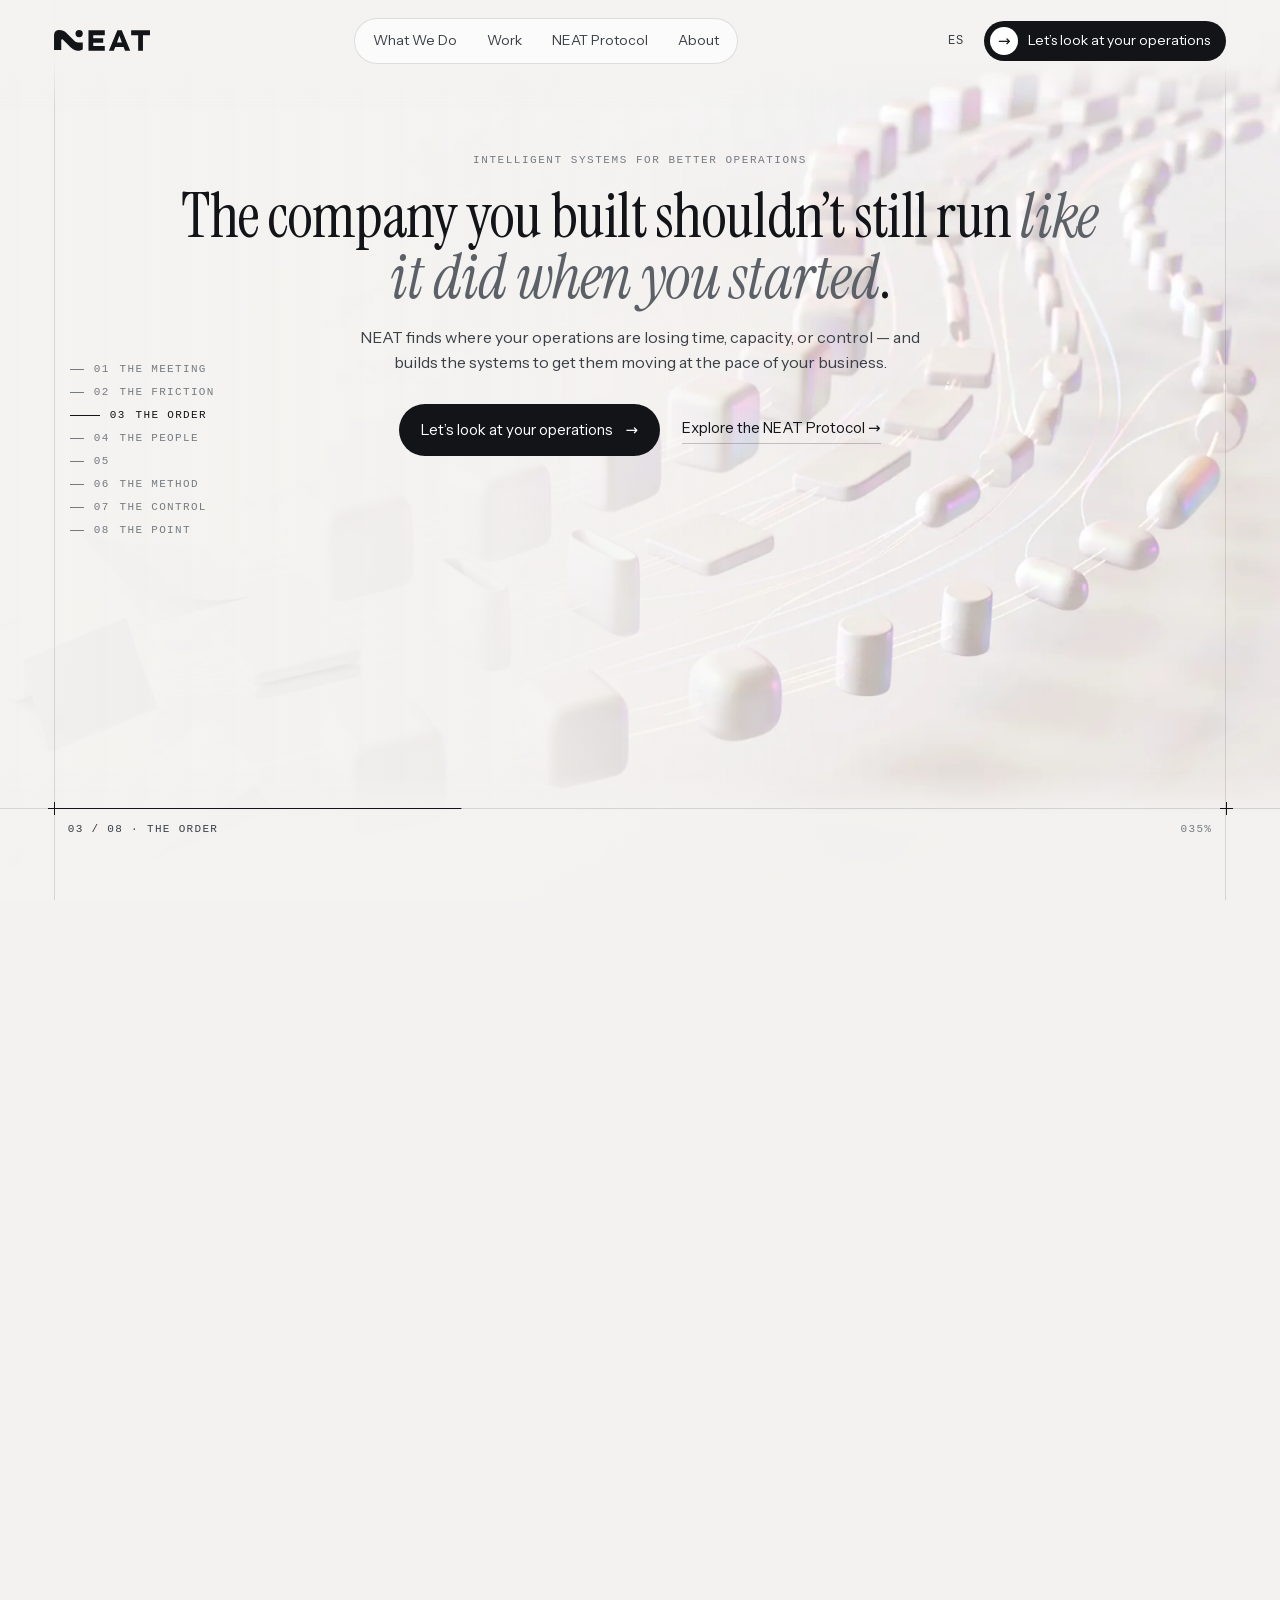
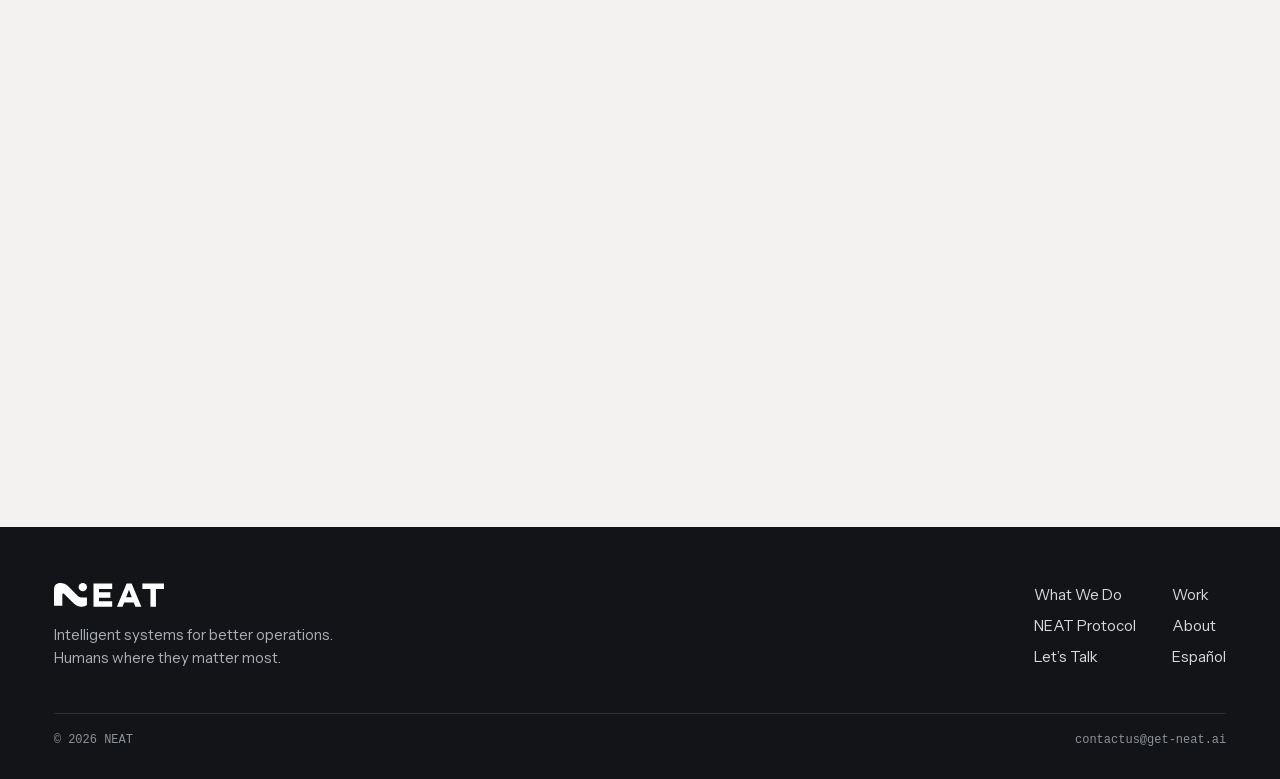
==== commit 4d135501: "Versión nueva «el viaje»: mundo claro con las manos y el texto final del cliente (español e inglés)" ====
--- a/en/index.html
+++ b/en/index.html
@@ -2,146 +2,166 @@
 <html lang="en">
 <head>
 <meta charset="utf-8">
+<meta name="viewport" content="width=device-width, initial-scale=1, viewport-fit=cover">
+<title>NEAT | Intelligent Systems for Better Operations</title>
+<meta name="description" content="NEAT designs and implements automation, applied AI, and custom systems for companies that want to grow without adding operational drag.">
+<meta name="theme-color" content="#f3f2f0">
 <meta name="robots" content="noindex, nofollow">
-<meta name="viewport" content="width=device-width, initial-scale=1, viewport-fit=cover">
-<title>NEAT · Intelligent systems for better operations</title>
-<meta name="description" content="We design and implement systems that connect workflows, information and teams so your business has more capacity for the work that grows it.">
-<meta name="theme-color" content="#06080b">
-<link rel="alternate" hreflang="es" href="https://get-neat.ai/">
-<link rel="alternate" hreflang="en" href="https://get-neat.ai/en/">
 <meta property="og:type" content="website">
 <meta property="og:site_name" content="NEAT">
-<meta property="og:title" content="NEAT · Your talent has better things to do.">
-<meta property="og:description" content="We design and implement systems that connect workflows, information and teams so your business has more capacity for the work that grows it.">
-<meta property="og:image" content="https://jeandelamarkm-ui.github.io/neat-web/assets/og.jpg">
-<meta property="og:url" content="https://jeandelamarkm-ui.github.io/neat-web/en/">
+<meta property="og:title" content="NEAT | Intelligent Systems for Better Operations">
+<meta property="og:description" content="NEAT designs and implements automation, applied AI, and custom systems for companies that want to grow without adding operational drag.">
+<meta property="og:image" content="https://jeandelamarkm-ui.github.io/neat-web/assets/og.jpg"> <meta property="og:url" content="https://jeandelamarkm-ui.github.io/neat-web/en/">
 <meta name="twitter:card" content="summary_large_image">
 <link rel="icon" href="data:image/svg+xml,%3Csvg xmlns='http://www.w3.org/2000/svg' viewBox='0 0 64 64'%3E%3Crect width='64' height='64' rx='14' fill='%230b0d10'/%3E%3Cg transform='translate(12.5 15.5) scale(.17)' fill='white'%3E%3Cpath d='M230.60%20162.00L230.60%20108.00C175.31%20108.00%20178.39%20109.39%20152.75%2083.75L97.68%2028.68C82.83%2013.83%2064.74%207.32%2043.74%207.32C25.28%207.32%200.00%2015.00%200.00%2053.91L0.00%20167.50L58.10%20167.50L58.10%2088.17C58.10%2081.93%2065.64%2078.81%2070.05%2083.22L120.60%20133.77C153.43%20166.59%20173.94%20174.00%20194.34%20174.00C207.91%20174.00%20220.86%20169.54%20230.60%20162.00Z'/%3E%3Ccircle cx='201.55' cy='36.37' r='29.05'/%3E%3C/g%3E%3C/svg%3E">
 <link rel="preload" href="../assets/fuentes/instrument-sans.woff2" as="font" type="font/woff2" crossorigin>
 <link rel="preload" href="../assets/fuentes/instrument-serif.woff2" as="font" type="font/woff2" crossorigin>
 <link rel="preload" href="../assets/fuentes/instrument-serif-italic.woff2" as="font" type="font/woff2" crossorigin>
-<link rel="preload" as="image" href="../assets/cielo-1200.webp" imagesrcset="../assets/cielo-1200.webp 1x, ../assets/cielo-2400.webp 2x" fetchpriority="high">
-<link rel="preload" as="image" href="../assets/mano-izq.webp" fetchpriority="high">
-<link rel="preload" as="image" href="../assets/mano-der.webp" fetchpriority="high">
-<link rel="stylesheet" href="../assets/neat.css">
-<script>document.documentElement.className += " js";setTimeout(function(){if(!window.__neat)document.documentElement.classList.remove("js")},4000);</script>
+<link rel="preload" as="image" href="../assets/mano-humana-1400.webp" imagesrcset="../assets/mano-humana-1400.webp 1400w, ../assets/mano-humana-2400.webp 2400w" imagesizes="max(240vw,177.78vh)" fetchpriority="high">
+<link rel="preload" as="image" href="../assets/mano-maquina-1400.webp" imagesrcset="../assets/mano-maquina-1400.webp 1400w, ../assets/mano-maquina-2400.webp 2400w" imagesizes="max(240vw,177.78vh)" fetchpriority="high">
+<link rel="stylesheet" href="../assets/v3.css">
+<script>document.documentElement.className+=" js";window.NEAT_POS={"fx": 0.5076, "fy": 0.5, "fs": 0.12};setTimeout(function(){if(!window.__neat)document.documentElement.classList.remove("js")},4000);</script>
 </head>
-<body>
+<body class="p-home has-orb">
 <a class="skip" href="#main">Skip to content</a>
-<canvas id="dots" aria-hidden="true"></canvas>
-<header class="head">
-  <div class="wrap">
-    <a class="brand" href="index.html" aria-label="NEAT"><svg class="" viewBox="0 17.3 724 156.7" role="img" aria-label="NEAT"><g transform="translate(0 10.44) scale(.94)"><path d="M230.60 162.00L230.60 108.00C175.31 108.00 178.39 109.39 152.75 83.75L97.68 28.68C82.83 13.83 64.74 7.32 43.74 7.32C25.28 7.32 0.00 15.00 0.00 53.91L0.00 167.50L58.10 167.50L58.10 88.17C58.10 81.93 65.64 78.81 70.05 83.22L120.60 133.77C153.43 166.59 173.94 174.00 194.34 174.00C207.91 174.00 220.86 169.54 230.60 162.00Z"/></g><circle cx="189.46" cy="44.63" r="27.31"/><path d="M260 20H383V56H296V79H371V114H296V138H383V174H260Z"/><path fill-rule="evenodd" d="M414 174L478 20H511L575 174H536L525 145H462L451 174Z M475 111H512L493.5 61Z"/><path d="M582 20H724V56H671V174H635V56H582Z"/></svg></a>
-    <nav class="nav" aria-label="Main"><a href="capabilities.html">Capabilities</a><a href="protocol.html">NEAT Protocol</a><a href="work.html">Work</a><a href="about.html">About</a></nav>
-    <a class="lang" href="../index.html" hreflang="es" lang="es" aria-label="Leer en español">ES</a>
-    <a class="head-cta" href="contact.html"><span>Let’s talk about your operation</span></a>
-    <button class="menu-btn" aria-expanded="false" aria-controls="drawer" aria-label="Open menu"><i></i><i></i></button>
+
+<header class="top">
+  <a class="brand" href="index.html" aria-label="NEAT"><svg class="" viewBox="0 17.3 724 156.7" role="img" aria-label="NEAT"><g transform="translate(0 10.44) scale(.94)"><path d="M230.60 162.00L230.60 108.00C175.31 108.00 178.39 109.39 152.75 83.75L97.68 28.68C82.83 13.83 64.74 7.32 43.74 7.32C25.28 7.32 0.00 15.00 0.00 53.91L0.00 167.50L58.10 167.50L58.10 88.17C58.10 81.93 65.64 78.81 70.05 83.22L120.60 133.77C153.43 166.59 173.94 174.00 194.34 174.00C207.91 174.00 220.86 169.54 230.60 162.00Z"/></g><circle cx="189.46" cy="44.63" r="27.31"/><path d="M260 20H383V56H296V79H371V114H296V138H383V174H260Z"/><path fill-rule="evenodd" d="M414 174L478 20H511L575 174H536L525 145H462L451 174Z M475 111H512L493.5 61Z"/><path d="M582 20H724V56H671V174H635V56H582Z"/></svg></a>
+  <nav class="pills" aria-label="Main"><a href="capabilities.html">What We Do</a><a href="work.html">Work</a><a href="protocol.html">NEAT Protocol</a><a href="about.html">About</a></nav>
+  <a class="lang" href="../index.html" hreflang="es" lang="es" aria-label="Leer en español">ES</a>
+  <a class="talk" href="contact.html"><i aria-hidden="true">→</i><span>Let’s look at your operations</span></a>
+  <button class="menu-btn" aria-expanded="false" aria-controls="drawer" aria-label="Open menu"><i></i><i></i></button>
+</header>
+<div class="drawer" id="drawer"><a href="capabilities.html">What We Do</a><a href="work.html">Work</a><a href="protocol.html">NEAT Protocol</a><a href="about.html">About</a><a href="contact.html">Let’s Talk</a><a href="../index.html" lang="es">Español</a><a class="btn" href="contact.html">Let’s look at your operations <span class="arr" aria-hidden="true">→</span></a></div>
+
+<div class="stage" aria-hidden="true">
+  <div class="scene s1" data-s="1">
+    <div class="hands"><div class="hand l"><img src="../assets/mano-humana-1400.webp" srcset="../assets/mano-humana-1400.webp 1400w, ../assets/mano-humana-2400.webp 2400w" sizes="max(240vw,177.78vh)" alt="" width="2400" height="1340" decoding="async" fetchpriority="high"></div><div class="hand r"><img src="../assets/mano-maquina-1400.webp" srcset="../assets/mano-maquina-1400.webp 1400w, ../assets/mano-maquina-2400.webp 2400w" sizes="max(240vw,177.78vh)" alt="" width="2400" height="1340" decoding="async" fetchpriority="high"></div></div>
   </div>
-</header>
-<div class="drawer" id="drawer"><a href="capabilities.html">Capabilities</a><a href="protocol.html">NEAT Protocol</a><a href="work.html">Work</a><a href="about.html">About</a><a href="../index.html" lang="es">Español</a><a class="btn" href="contact.html">Let’s talk about your operation <span class="arr" aria-hidden="true">→</span></a></div>
-<section class="hero" aria-label="NEAT">
-  <div class="hero-pin">
-    <div class="sky" style="background-image:image-set(url('../assets/cielo-1200.webp') 1x, url('../assets/cielo-2400.webp') 2x)"></div>
-    <div class="night"></div>
-    <div class="stage">
-      <svg class="mark" viewBox="0 17.3 724 156.7" aria-hidden="true"><g transform="translate(0 10.44) scale(.94)"><path d="M230.60 162.00L230.60 108.00C175.31 108.00 178.39 109.39 152.75 83.75L97.68 28.68C82.83 13.83 64.74 7.32 43.74 7.32C25.28 7.32 0.00 15.00 0.00 53.91L0.00 167.50L58.10 167.50L58.10 88.17C58.10 81.93 65.64 78.81 70.05 83.22L120.60 133.77C153.43 166.59 173.94 174.00 194.34 174.00C207.91 174.00 220.86 169.54 230.60 162.00Z"/></g><path d="M260 20H383V56H296V79H371V114H296V138H383V174H260Z"/><path fill-rule="evenodd" d="M414 174L478 20H511L575 174H536L525 145H462L451 174Z M475 111H512L493.5 61Z"/><path d="M582 20H724V56H671V174H635V56H582Z"/></svg>
-      <div class="hand hand-l"><img src="../assets/mano-izq.webp" alt="" width="1098" height="627" decoding="async" fetchpriority="high"></div>
-      <div class="hand hand-r"><img src="../assets/mano-der.webp" alt="" width="1103" height="730" decoding="async" fetchpriority="high"></div>
-      <div class="spark" aria-hidden="true"><div class="glow"><i></i></div><div class="core"></div></div>
-    </div>
-    <canvas class="swarm" aria-hidden="true"></canvas>
-    <div class="hero-copy">
-      <div class="wrap">
-        <h1 class="display">Your talent has <em>better things</em> to do.</h1>
-        <p class="lead">NEAT designs and implements systems that connect workflows, information and teams. We remove operational friction so recovered capacity has somewhere useful to go: more sales, better margins, stronger service or growth without multiplying the workload.</p>
-        <div class="actions">
-          <a class="btn ink" href="contact.html">Let’s look at what’s slowing your team down <span class="arr" aria-hidden="true">→</span></a>
-          <a class="link" href="protocol.html">See the NEAT Protocol <span class="arr" aria-hidden="true">→</span></a>
-        </div>
-      </div>
-    </div>
-    <p class="hero-end">See what was already there. Connect what was missing.</p>
-    <div class="cue" aria-hidden="true">Scroll</div>
-  </div>
-</section>
+  <div class="scene s2" data-s="2" data-a="1" data-b="2" data-z="0.2" data-pan="0" data-scrim><div class="cam"><img class="plate" data-srcset="../assets/friccion-1200.webp 1200w, ../assets/friccion-2400.webp 2400w" sizes="(max-width:900px) 130vh, max(100vw,177.78vh)" alt="" decoding="async"></div></div>
+  <div class="scene s3" data-s="3" data-a="3" data-b="4" data-z="0.3" data-pan="-3" data-scrim><div class="cam"><img class="plate" data-srcset="../assets/orden-1200.webp 1200w, ../assets/orden-2400.webp 2400w" sizes="(max-width:900px) 130vh, max(100vw,177.78vh)" alt="" decoding="async"></div></div>
+  <div class="scene s4" data-s="4" data-a="5" data-b="5" data-z="0.12" data-pan="0" data-scrim><div class="cam"><img class="plate" data-srcset="../assets/personas-1200.webp 1200w, ../assets/personas-2400.webp 2400w" sizes="(max-width:900px) 130vh, max(100vw,177.78vh)" alt="" decoding="async"></div></div>
+  <div class="scene s6" data-s="6" data-a="6" data-b="6" data-z="0.1" data-pan="0"><div class="cam"><img class="plate" data-srcset="../assets/obras-1200.webp 1200w, ../assets/obras-2400.webp 2400w" sizes="(max-width:900px) 130vh, max(100vw,177.78vh)" alt="" decoding="async"></div></div>
+  <div class="scene s7" data-s="7" data-a="7" data-b="7" data-z="0.22" data-pan="-2" data-scrim><div class="cam"><img class="plate" data-srcset="../assets/metodo-1200.webp 1200w, ../assets/metodo-2400.webp 2400w" sizes="(max-width:900px) 130vh, max(100vw,177.78vh)" alt="" decoding="async"></div></div>
+  <div class="scene s8" data-s="8" data-a="8" data-b="8" data-z="0.12" data-pan="0" data-scrim><div class="cam"><img class="plate" data-srcset="../assets/control-1200.webp 1200w, ../assets/control-2400.webp 2400w" sizes="(max-width:900px) 130vh, max(100vw,177.78vh)" alt="" decoding="async"></div></div>
+  <div class="scene s5" data-s="5" data-a="9" data-b="10" data-z="0" data-pan="0"><div class="cam"><img class="plate" data-srcset="../assets/horizonte-1200.webp 1200w, ../assets/horizonte-2400.webp 2400w" sizes="(max-width:900px) 130vh, max(100vw,177.78vh)" alt="" decoding="async"></div></div>
+  <div class="scrim"></div>
+  <div class="veil"></div>
+</div>
+<div class="orb" aria-hidden="true"><i class="rim"></i><i class="hi"></i></div>
+<div class="grid" aria-hidden="true">
+  <i class="v l"></i><i class="v r"></i><i class="h"></i><i class="prog"></i><i class="x l"></i><i class="x r"></i>
+  <span class="lab" data-names="The meeting|The friction|The order|The people|The work|The method|The control|The point" data-total="8">01 / 08 · The meeting</span><span class="coord">000%</span>
+</div>
+<nav class="index" aria-label="Journey"><a href="#inicio">01<span>The meeting</span></a><a href="#friccion">02<span>The friction</span></a><a href="#orden">03<span>The order</span></a><a href="#personas">04<span>The people</span></a><a href="#work">05<span>The work</span></a><a href="#protocol">06<span>The method</span></a><a href="#control">07<span>The control</span></a><a href="#hablemos">08<span>The point</span></a></nav>
+<div class="cue" aria-hidden="true">Scroll</div>
 
 <main id="main">
-  <section class="scene" data-head="dark" data-p="tense">
-    <div class="art" aria-hidden="true"><img src="../assets/friccion-2000.webp" srcset="../assets/friccion-1000.webp 1000w, ../assets/friccion-2000.webp 2000w" sizes="100vw" alt="" width="2000" height="1116" decoding="async" loading="lazy"></div>
-    <div class="wrap"><div class="copy">
-      <h2 class="title rv">Friction you <em>learned to live with</em>.</h2>
-      <p class="lead rv d1">It rarely shows up as one dramatic failure. It accumulates as the business grows, until keeping the operation running starts taking capacity away from the business itself.</p>
-      <div class="items"><div class="item rv"><h3>The same information, again</h3><p>Data moves from email to spreadsheets to another system, then gets entered all over again.</p></div><div class="item rv"><h3>Approvals you have to chase</h3><p>Requests sit in an inbox and nobody is quite sure where they stand.</p></div><div class="item rv"><h3>A process that lives in one person</h3><p>If that person is out, work slows down or someone has to reconstruct the process.</p></div><div class="item rv"><h3>Rework and exceptions</h3><p>Errors get fixed by hand, again and again.</p></div><div class="item rv"><h3>Opportunities left waiting</h3><p>Quotes, follow-ups and clients lose attention because the team is busy holding up manual work.</p></div></div>
-      <p class="coda rv">Human effort is too valuable to waste.</p>
-    </div></div>
-  </section>
-
-  <section class="scene flip" data-head="dark" data-p="drift">
-    <div class="art" aria-hidden="true"><img src="../assets/luz-2000.webp" srcset="../assets/luz-1000.webp 1000w, ../assets/luz-2000.webp 2000w" sizes="100vw" alt="" width="2000" height="1116" decoding="async" loading="lazy"></div>
-    <div class="wrap"><div class="copy">
-      <h2 class="title rv">Working better should <em>grow</em> your business.</h2>
-      <p class="lead rv d1">The point is not automation for its own sake. It is deciding what your team could do if repetitive work stopped taking up so much room.</p>
-      <div class="roles"><div class="rv d0"><h3>People who lead</h3><p>Get back to deciding where to grow, with clearer information.</p></div><div class="rv d1"><h3>People who operate</h3><p>Handle exceptions and improve service with less rework.</p></div><div class="rv d2"><h3>People who sell</h3><p>Give clients and opportunities the attention that used to get left waiting.</p></div></div>
-      <p class="question rv">Every project starts with one question: <strong>What valuable work should this capacity make possible?</strong></p>
-    </div></div>
-  </section>
-
-  <section class="sec" data-head="dark" data-p="flow">
-    <div class="wrap">
-      <div class="head-row">
-        <div><p class="eyebrow rv">What NEAT does</p><h2 class="title rv d1">We design systems that help the operation <em>move better</em>.</h2></div>
-        <p class="lead rv d2">We choose processes by impact, build with the people who will do the work and define how the change will be verified. Technology comes after the problem, not before it.</p>
-      </div>
-      <ol class="capslist"><li class="rv"><span class="n">01</span><h3>Free up capacity</h3><p>Remove repetitive work that does not require human judgment.</p></li><li class="rv"><span class="n">02</span><h3>Connect information</h3><p>Stop data, teams and tools from operating like separate worlds.</p></li><li class="rv"><span class="n">03</span><h3>Speed up the operation</h3><p>Reduce steps, waiting and rework before automating.</p></li><li class="rv"><span class="n">04</span><h3>Scale with less friction</h3><p>Handle more volume without multiplying workload at the same rate.</p></li><li class="rv"><span class="n">05</span><h3>Turn information into decisions</h3><p>Get the right context to the person deciding, when they need it.</p></li></ol>
-      <div class="actions rv"><a class="link" href="capabilities.html">Explore capabilities <span class="arr" aria-hidden="true">→</span></a></div>
+  <section class="beat hero" id="inicio" data-ch="0">
+    <div class="inner">
+      <p class="eye">Intelligent systems for better operations</p>
+      <h1>The company you built shouldn’t still run <em>like it did when you started</em>.</h1>
+      <p class="lead">NEAT finds where your operations are losing time, capacity, or control — and builds the systems to get them moving at the pace of your business.</p>
+      <div class="actions"><a class="btn" href="contact.html">Let’s look at your operations <span class="arr" aria-hidden="true">→</span></a><a class="link" href="protocol.html">Explore the NEAT Protocol <span class="arr" aria-hidden="true">→</span></a></div>
     </div>
   </section>
-
-  <section class="scene" data-head="dark" data-p="drift">
-    <div class="art" aria-hidden="true"><img src="../assets/cabeza-2000.webp" srcset="../assets/cabeza-1000.webp 1000w, ../assets/cabeza-2000.webp 2000w" sizes="100vw" alt="" width="2000" height="1116" decoding="async" loading="lazy"></div>
-    <div class="wrap"><div class="copy">
-      <p class="eyebrow rv">The NEAT Protocol</p>
-      <h2 class="title rv d1">See what was already there. Connect what was missing. <em>Measure what changed.</em></h2>
-      <p class="lead rv d2">Our way of moving from operational friction to a system that works in the real flow of work.</p>
-      <ol class="steps"><span class="line" aria-hidden="true"></span><li><h3>Understand</h3><p>You get a shared map of the problem and a baseline when one exists.</p></li><li><h3>Find</h3><p>You get priorities based on business criteria, not a list of AI ideas.</p></li><li><h3>Design</h3><p>You get scope, future flow, owners, acceptance criteria and a decision to build—or not.</p></li><li><h3>Implement</h3><p>You get an accepted system, a named owner, documentation and agreed support.</p></li><li><h3>Measure & evolve</h3><p>You get evidence of the change and a clear next decision.</p></li></ol>
-      <p class="chainline rv"><b>Show the change. Explain how it was measured.</b> <span>Before</span> → <span>Change</span> → <span>After</span> → <span>What it unlocked</span></p>
-      <div class="actions rv"><a class="link" href="protocol.html">Explore the NEAT Protocol <span class="arr" aria-hidden="true">→</span></a></div>
-    </div></div>
-  </section>
-
-  <section class="belief" data-head="sky">
-    <div class="bg" aria-hidden="true"><img src="../assets/dedos.webp" alt="" width="1600" height="1189" loading="lazy" decoding="async"></div>
-    <div class="wrap">
-      <div class="copy">
-        <p class="eyebrow rv">What we believe</p>
-        <h2 class="title rv d1">Humans where it <em>really matters</em>.</h2>
-        <p class="lead rv d2">Technology should remove what keeps people from adding value. We design with the people who will use the system, keep human judgment where it matters and separate estimates from measured results.</p>
-        <div class="actions rv d3"><a class="link" href="about.html">About NEAT <span class="arr" aria-hidden="true">→</span></a></div>
-      </div>
+  <section class="beat" id="friccion" data-ch="1">
+    <div class="inner">
+      <p class="eye">01</p>
+      <h2>Your company grew. <em>Did your operations?</em></h2>
+      <p class="lead">What worked when you started can become drag as the business grows.</p>
+      <ul class="rows"><li><span class="n" aria-hidden="true">—</span><h3>Spreadsheets someone has to keep updated.</h3></li><li><span class="n" aria-hidden="true">—</span><h3>Email, Slack, and text threads holding critical workflows together.</h3></li><li><span class="n" aria-hidden="true">—</span><h3>Approvals that depend on chasing someone down.</h3></li><li><span class="n" aria-hidden="true">—</span><h3>Information passed from person to person.</h3></li><li><span class="n" aria-hidden="true">—</span><h3>A process that works because one person knows how.</h3></li></ul>
+      <p class="coda">What once made you agile may now be costing you capacity.</p>
     </div>
   </section>
-
-  <section class="close" data-head="dark" data-p="drift">
-    <div class="wrap">
-      <h2 class="title rv">What could your team do if this <em>stopped holding them back</em>?</h2>
-      <p class="lead rv d1">Tell us which process is taking capacity away. In a 30-minute conversation, we’ll see whether it is worth solving and where we would start.</p>
+  <section class="beat" data-ch="1">
+    <div class="inner">
+      <p class="eye">02</p>
+      <h2>Sometimes the problem isn’t headcount. <em>It’s work that shouldn’t exist.</em></h2>
+      <p class="lead">The same data entered three times. A customer waiting while the team hunts down what happened. A manager asking for the same report again. A process that needs someone to manually coordinate every step.</p>
+      <p class="coda">Friction scales too.</p>
     </div>
-    <div class="logo-slot" aria-hidden="true"></div>
-    <div class="wrap">
-      <div class="actions rv"><a class="btn" href="contact.html">Let’s look at what’s slowing your team down <span class="arr" aria-hidden="true">→</span></a></div>
-      <p class="era rv d1" lang="en">Welcome to the NEAT Era.</p>
+  </section>
+  <section class="beat" id="orden" data-ch="2">
+    <div class="inner">
+      <p class="eye">03</p>
+      <h2>You don’t need to become an AI expert. <em>You need to know where AI is actually worth using.</em></h2>
+      <p class="lead">You know your business. We know where technology, automation, and AI can create a real business advantage.</p>
+      <p class="coda">And if it isn’t worth automating, we’ll tell you that too.</p>
+    </div>
+  </section>
+  <section class="beat" data-ch="2">
+    <div class="inner">
+      <p class="eye">04</p>
+      <h2>We build operations that don’t need someone <em>pushing every step</em>.</h2>
+      <p class="lead">We connect processes, information, and systems so work moves with less manual effort and more control.</p>
+      <ul class="rows"><li><span class="n" aria-hidden="true">—</span><h3>Work moves without chasing it.</h3></li><li><span class="n" aria-hidden="true">—</span><h3>Information lands where it belongs.</h3></li><li><span class="n" aria-hidden="true">—</span><h3>Documents stop becoming admin work.</h3></li><li><span class="n" aria-hidden="true">—</span><h3>Alerts show up before problems do.</h3></li><li><span class="n" aria-hidden="true">—</span><h3>Decisions run on information, not follow-ups.</h3></li></ul>
+      <div class="actions"><a class="link" href="capabilities.html">See what we can transform <span class="arr" aria-hidden="true">→</span></a></div>
+    </div>
+  </section>
+  <section class="beat" id="personas" data-ch="3">
+    <div class="inner">
+      <p class="eye">05</p>
+      <h2>Your best people have <em>better things</em> to do.</h2>
+      <p class="lead">Leaders should lead. Sales should sell. Service should serve. The people who know the business should improve it.</p>
+      <p class="coda">Less time running the process. More time moving the business.</p>
+      <p class="coda soft">Humans where they matter most.</p>
+    </div>
+  </section>
+  <section class="beat work" id="work" data-ch="4">
+    <div class="inner">
+      <p class="eye">06 · Work</p>
+      <div class="work-head"><h2>We don’t show you promises. <em>We show you operations that already run better.</em></h2><p class="lead">Systems already moving orders, inventory, customer workflows, maintenance, and decisions inside real businesses.</p></div>
+      <div class="cases"><article class="case"><p class="tag">Healthcare · Pharma operations</p><h3>Medication should arrive on time without someone chasing the order.</h3><p>Real-time tracking, digital proof of delivery, an operations dashboard, and intelligent alerts before a delivery becomes late.</p><p class="res">The issue shows up before it becomes a complaint.</p><a class="link" href="work.html#caso-1">See the transformation <span class="arr" aria-hidden="true">→</span></a></article><article class="case"><p class="tag">Distribution · Inventory</p><h3>Knowing what you have shouldn’t take all day.</h3><p>Real-time inventory, movement by channel and destination, loss alerts, and SKU-level detail.</p><p class="res">From the big picture to the exact SKU in seconds.</p><a class="link" href="work.html#caso-4">See the transformation <span class="arr" aria-hidden="true">→</span></a></article><article class="case"><p class="tag">Energy & gas · Operations</p><h3>A complex business shouldn’t have seven versions of the truth.</h3><p>A custom ERP connecting systems, workflows, operating metrics, and data models in one platform.</p><p class="res">One source to measure. Compare. Decide.</p><a class="link" href="work.html#caso-7">See the transformation <span class="arr" aria-hidden="true">→</span></a></article></div>
+      <div class="actions"><a class="link" href="work.html">See more work <span class="arr" aria-hidden="true">→</span></a></div>
+    </div>
+  </section>
+  <section class="beat" id="protocol" data-ch="5">
+    <div class="inner">
+      <p class="eye">07 · The NEAT Protocol</p>
+      <h2>We don’t start with AI. <em>We start with how your business actually runs.</em></h2>
+      <ol class="steps"><li><span class="n">01</span><h3>Understand</h3><p>How work happens today.</p></li><li><span class="n">02</span><h3>Find</h3><p>Where time, money, or capacity is being lost.</p></li><li><span class="n">03</span><h3>Design</h3><p>The simplest solution that solves the problem.</p></li><li><span class="n">04</span><h3>Implement</h3><p>In the real operation, with the real people.</p></li><li><span class="n">05</span><h3>Measure</h3><p>What changed and what’s worth scaling.</p></li></ol>
+      <p class="coda">We don’t automate for the sake of it.</p>
+      <p class="sub">We transform where the impact justifies it.</p>
+      <div class="actions"><a class="link" href="protocol.html">Explore the NEAT Protocol <span class="arr" aria-hidden="true">→</span></a></div>
+    </div>
+  </section>
+  <section class="beat" id="control" data-ch="6">
+    <div class="inner">
+      <p class="eye">08</p>
+      <h2>More automation. <em>Not less control.</em></h2>
+      <p class="lead">You decide what can run on its own, what needs approval, and when a person steps in. We design the system around those rules.</p>
+      <ul class="rows"><li><span class="n" aria-hidden="true">—</span><h3>Visible exceptions.</h3></li><li><span class="n" aria-hidden="true">—</span><h3>Clear owners.</h3></li><li><span class="n" aria-hidden="true">—</span><h3>Human approval where it matters.</h3></li><li><span class="n" aria-hidden="true">—</span><h3>The right information when it’s time to decide.</h3></li></ul>
+      <p class="coda">Automation doesn’t mean giving up control.</p>
+    </div>
+  </section>
+  <section class="beat center" id="hablemos" data-ch="7">
+    <div class="inner">
+      <p class="eye">09</p>
+      <h2>We’re not here to sell you <em>another tool</em>.</h2>
+      <p class="lead">If what you already have can solve it, we start there. If something is missing, we build it. If the process needs to change first, we redesign it. If automation doesn’t make sense, we tell you.</p>
+      <p class="coda">Technology where it earns its place. Judgment always.</p>
+    </div>
+  </section>
+  <section class="beat close" data-ch="7">
+    <div class="inner">
+      <div class="mark"><svg class="" viewBox="0 17.3 724 156.7" aria-hidden="true"><g transform="translate(0 10.44) scale(.94)"><path d="M230.60 162.00L230.60 108.00C175.31 108.00 178.39 109.39 152.75 83.75L97.68 28.68C82.83 13.83 64.74 7.32 43.74 7.32C25.28 7.32 0.00 15.00 0.00 53.91L0.00 167.50L58.10 167.50L58.10 88.17C58.10 81.93 65.64 78.81 70.05 83.22L120.60 133.77C153.43 166.59 173.94 174.00 194.34 174.00C207.91 174.00 220.86 169.54 230.60 162.00Z"/></g><circle class="dot" cx="189.46" cy="44.63" r="27.31"/><path d="M260 20H383V56H296V79H371V114H296V138H383V174H260Z"/><path fill-rule="evenodd" d="M414 174L478 20H511L575 174H536L525 145H462L451 174Z M475 111H512L493.5 61Z"/><path d="M582 20H724V56H671V174H635V56H582Z"/></svg></div>
+      <h2>Start with <em>one process</em>.</h2>
+      <p class="lead">Tell us which part of your operations is taking too much time, money, or capacity. In one conversation, we’ll look at how it works today and whether there is an opportunity worth pursuing.</p>
+      <div class="actions"><a class="btn" href="contact.html">Let’s look at your operations <span class="arr" aria-hidden="true">→</span></a></div>
+      <p class="note">25 minutes. One process. No AI pitch unless it belongs there.</p>
+      <a class="mail" href="mailto:contactus@get-neat.ai">contactus@get-neat.ai</a>
     </div>
   </section>
 </main>
-<footer class="foot" data-head="dark">
-  <div class="wrap">
-    <div class="foot-top">
-      <div><svg class="foot-logo" viewBox="0 17.3 724 156.7" role="img" aria-label="NEAT"><g transform="translate(0 10.44) scale(.94)"><path d="M230.60 162.00L230.60 108.00C175.31 108.00 178.39 109.39 152.75 83.75L97.68 28.68C82.83 13.83 64.74 7.32 43.74 7.32C25.28 7.32 0.00 15.00 0.00 53.91L0.00 167.50L58.10 167.50L58.10 88.17C58.10 81.93 65.64 78.81 70.05 83.22L120.60 133.77C153.43 166.59 173.94 174.00 194.34 174.00C207.91 174.00 220.86 169.54 230.60 162.00Z"/></g><circle cx="189.46" cy="44.63" r="27.31"/><path d="M260 20H383V56H296V79H371V114H296V138H383V174H260Z"/><path fill-rule="evenodd" d="M414 174L478 20H511L575 174H536L525 145H462L451 174Z M475 111H512L493.5 61Z"/><path d="M582 20H724V56H671V174H635V56H582Z"/></svg><p>Intelligent systems for better operations. We build from Colombia and work in Spanish and English.</p></div>
-      <nav class="foot-nav" aria-label="Site"><a href="capabilities.html">Capabilities</a><a href="protocol.html">NEAT Protocol</a><a href="work.html">Work</a><a href="about.html">About</a><a href="contact.html">Let’s talk about your operation</a><a href="../index.html" lang="es">Español</a></nav>
-    </div>
-    <div class="foot-legal"><span>© 2026 NEAT</span><a href="mailto:contactus@get-neat.ai">contactus@get-neat.ai</a></div>
+
+<footer class="foot">
+  <div class="foot-top">
+    <div><svg class="foot-logo" viewBox="0 17.3 724 156.7" role="img" aria-label="NEAT"><g transform="translate(0 10.44) scale(.94)"><path d="M230.60 162.00L230.60 108.00C175.31 108.00 178.39 109.39 152.75 83.75L97.68 28.68C82.83 13.83 64.74 7.32 43.74 7.32C25.28 7.32 0.00 15.00 0.00 53.91L0.00 167.50L58.10 167.50L58.10 88.17C58.10 81.93 65.64 78.81 70.05 83.22L120.60 133.77C153.43 166.59 173.94 174.00 194.34 174.00C207.91 174.00 220.86 169.54 230.60 162.00Z"/></g><circle cx="189.46" cy="44.63" r="27.31"/><path d="M260 20H383V56H296V79H371V114H296V138H383V174H260Z"/><path fill-rule="evenodd" d="M414 174L478 20H511L575 174H536L525 145H462L451 174Z M475 111H512L493.5 61Z"/><path d="M582 20H724V56H671V174H635V56H582Z"/></svg><p>Intelligent systems for better operations.<br>Humans where they matter most.</p></div>
+    <nav class="foot-nav" aria-label="Site"><a href="capabilities.html">What We Do</a><a href="work.html">Work</a><a href="protocol.html">NEAT Protocol</a><a href="about.html">About</a><a href="contact.html">Let’s Talk</a><a href="../index.html" lang="es">Español</a></nav>
   </div>
+  <div class="foot-legal"><span>© 2026 NEAT</span><a href="mailto:contactus@get-neat.ai">contactus@get-neat.ai</a></div>
 </footer>
-<script src="../assets/neat.js"></script>
+<script src="../assets/v3.js"></script>
 </body>
 </html>
--- a/assets/v3.css
+++ b/assets/v3.css
@@ -0,0 +1,301 @@
+/* NEAT web v3 · "el viaje" (mundo claro). Solo transform y opacity se animan. */
+@font-face{font-family:"Instrument Sans";src:url(fuentes/instrument-sans.woff2) format("woff2");font-weight:400 700;font-display:swap}
+@font-face{font-family:"Instrument Serif";src:url(fuentes/instrument-serif.woff2) format("woff2");font-weight:400;font-display:swap}
+@font-face{font-family:"Instrument Serif";src:url(fuentes/instrument-serif-italic.woff2) format("woff2");font-weight:400;font-style:italic;font-display:swap}
+
+:root{
+  --bg:#f3f2f0; --ink:#121417; --ink2:#3b4046; --mute:#767b81; --line:rgba(18,20,23,.13); --line2:rgba(18,20,23,.22);
+  --serif:"Instrument Serif",Georgia,serif; --sans:"Instrument Sans",system-ui,sans-serif;
+  --mono:ui-monospace,"SF Mono",SFMono-Regular,Menlo,Consolas,monospace;
+  --g:clamp(16px,4.2vw,64px);
+}
+*{box-sizing:border-box}
+html{background:var(--bg);color:var(--ink);-webkit-text-size-adjust:100%}
+body{margin:0;font:400 17px/1.55 var(--sans);background:var(--bg);overflow-x:clip}
+a{color:inherit}
+img{display:block;max-width:none}
+em{font-style:italic}
+.skip{position:absolute;left:-999px;top:8px;z-index:60;background:var(--ink);color:#fff;padding:10px 14px;border-radius:99px}
+.skip:focus{left:12px}
+
+/* ---------- cabecera ---------- */
+.top{position:fixed;inset:0 0 auto;z-index:40;padding:18px var(--g);display:flex;align-items:center;gap:14px;pointer-events:none}
+.top>*{pointer-events:auto}
+/* banda que tapa el texto que sube por debajo de la cabecera */
+.top::before{content:"";position:absolute;inset:0 0 -26px;z-index:-1;pointer-events:none;background:linear-gradient(rgba(243,242,240,.95) 58%,rgba(243,242,240,0))}
+.brand{display:block;width:96px;color:var(--ink)}
+.brand svg{width:100%;height:auto;fill:currentColor;display:block}
+.pills{margin:0 auto;display:flex;gap:2px;padding:4px;border-radius:99px;background:rgba(255,255,255,.72);border:1px solid var(--line)}
+.pills a{font-size:14px;text-decoration:none;padding:7px 14px;border-radius:99px;color:var(--ink2)}
+.pills a:hover{background:#fff;color:var(--ink)}
+.lang{font:500 12px/1 var(--mono);letter-spacing:.08em;text-decoration:none;padding:10px 6px;color:var(--ink2)}
+.talk{display:inline-flex;align-items:center;gap:10px;background:var(--ink);color:#fff;text-decoration:none;font-size:14px;padding:6px 16px 6px 6px;border-radius:99px}
+.talk i{width:28px;height:28px;border-radius:50%;background:#fff;color:var(--ink);display:grid;place-items:center;font-style:normal;font-size:15px}
+.menu-btn{display:none;width:44px;height:44px;border-radius:50%;border:1px solid var(--line2);background:rgba(255,255,255,.8);cursor:pointer;position:relative}
+.menu-btn i{position:absolute;left:14px;right:14px;height:1.5px;background:var(--ink);transition:transform .3s}
+.menu-btn i:first-child{top:18px}.menu-btn i:last-child{top:25px}
+.menu-btn[aria-expanded=true] i:first-child{transform:translateY(3.5px) rotate(45deg)}
+.menu-btn[aria-expanded=true] i:last-child{transform:translateY(-3.5px) rotate(-45deg)}
+.drawer{position:fixed;inset:0;z-index:35;background:var(--bg);padding:110px var(--g) 40px;overflow-y:auto;overscroll-behavior:contain;display:flex;flex-direction:column;gap:6px;opacity:0;visibility:hidden;transition:opacity .3s,visibility .3s}
+.drawer.open{opacity:1;visibility:visible}
+.drawer a{font:400 34px/1.2 var(--serif);text-decoration:none;padding:6px 0;border-bottom:1px solid var(--line)}
+.drawer a.btn{margin-top:22px;font:500 16px/1 var(--sans);background:var(--ink);color:#fff;border:0;padding:16px 20px;border-radius:99px;text-align:center}
+
+/* ---------- escenario fijo ---------- */
+.stage{position:fixed;inset:0;z-index:0;overflow:hidden;pointer-events:none;background:var(--bg)}
+.scene{position:absolute;inset:0;opacity:0;visibility:hidden;will-change:transform,opacity}
+.scene.on{visibility:visible}
+.s1{opacity:1;visibility:visible}
+.plate{position:absolute;left:50%;top:50%;width:max(100vw,177.78vh);height:auto;aspect-ratio:16/9;transform:translate(-50%,-50%);
+  -webkit-mask-image:radial-gradient(ellipse 72% 70% at 50% 50%,#000 62%,transparent 100%);mask-image:radial-gradient(ellipse 72% 70% at 50% 50%,#000 62%,transparent 100%)}
+.cam{position:absolute;inset:0;will-change:transform}
+.s3 .cam{transform-origin:76% 30%}
+.s4 .cam{transform-origin:64% 48%}
+.hands{position:absolute;left:50%;top:var(--hy,67%);width:var(--hw,max(100vw,177.78vh));aspect-ratio:16/9;transform:translate(-50%,-50%)}
+.hand{position:absolute;inset:0;will-change:transform}
+.hand img{width:100%;height:100%}
+.veil{position:absolute;inset:0;background:#fbfaf8;opacity:0;will-change:opacity}
+.scrim{position:absolute;inset:0;opacity:0;will-change:opacity;background:linear-gradient(90deg,rgba(243,242,240,.95) 0,rgba(243,242,240,.9) 40%,rgba(243,242,240,0) 70%)}
+
+/* la esfera de luz (es la misma al inicio y al final: el punto de NEAT) */
+.orb{position:fixed;left:0;top:0;width:200px;height:200px;margin:-100px 0 0 -100px;border-radius:50%;z-index:1;pointer-events:none;opacity:0;will-change:transform,opacity;
+  background:radial-gradient(circle at 50% 50%,rgba(255,252,244,1) 0 2.5%,rgba(255,226,196,.55) 6%,rgba(255,244,232,.14) 22%,rgba(255,255,255,.05) 48%,rgba(255,255,255,.16) 64%,rgba(255,255,255,0) 71.5%);
+  box-shadow:0 0 60px rgba(255,232,210,.35)}
+.orb .rim{position:absolute;inset:0;border-radius:50%;
+  background:conic-gradient(from 20deg,rgba(255,160,205,.62),rgba(190,160,255,.5),rgba(140,215,255,.6),rgba(150,255,220,.5),rgba(255,226,150,.6),rgba(255,160,205,.62));
+  -webkit-mask-image:radial-gradient(circle,transparent 60%,#000 66.5%,#000 69.5%,transparent 72%);mask-image:radial-gradient(circle,transparent 60%,#000 66.5%,#000 69.5%,transparent 72%);
+  animation:spin 14s linear infinite}
+.orb .hi{position:absolute;left:22%;top:16%;width:26%;height:16%;border-radius:50%;background:radial-gradient(closest-side,rgba(255,255,255,.75),rgba(255,255,255,0));transform:rotate(-28deg)}
+@keyframes spin{to{transform:rotate(360deg)}}
+
+/* ---------- retícula tipo plano técnico ---------- */
+.grid{position:fixed;inset:0;z-index:4;pointer-events:none}
+/* banda inferior: el texto pasa por debajo de la barra de capítulos sin cruzarse con ella */
+.grid::before{content:"";position:absolute;left:0;right:0;bottom:0;height:128px;background:linear-gradient(rgba(243,242,240,0),rgba(243,242,240,.94) 34%)}
+.grid .v{position:absolute;top:0;bottom:0;width:1px;background:var(--line)}
+.grid .v.l{left:var(--g)}.grid .v.r{right:var(--g)}
+.grid .h{position:absolute;left:0;right:0;top:calc(100% - 92px);height:1px;background:var(--line)}
+.grid .prog{position:absolute;left:var(--g);right:var(--g);top:calc(100% - 92px);height:1px;background:var(--ink);transform-origin:0 50%;transform:scaleX(0);will-change:transform}
+.grid .x{position:absolute;top:calc(100% - 92px);width:13px;height:13px;margin:-6px 0 0 -6px}
+.grid .x::before,.grid .x::after{content:"";position:absolute;background:var(--ink)}
+.grid .x::before{left:6px;top:0;width:1px;height:13px}.grid .x::after{top:6px;left:0;height:1px;width:13px}
+.grid .x.l{left:var(--g)}.grid .x.r{left:calc(100% - var(--g))}
+.grid .lab{position:absolute;left:calc(var(--g) + 14px);top:calc(100% - 78px);font:500 11px/1.4 var(--mono);letter-spacing:.12em;text-transform:uppercase;color:var(--ink2)}
+.grid .coord{position:absolute;right:calc(var(--g) + 14px);top:calc(100% - 78px);font:500 11px/1.4 var(--mono);letter-spacing:.12em;color:var(--mute)}
+
+/* índice del recorrido */
+.index{position:fixed;left:calc(var(--g) + 16px);top:50%;transform:translateY(-50%);z-index:30;display:flex;flex-direction:column;gap:12px}
+.index a{display:flex;align-items:center;gap:10px;text-decoration:none;font:500 11px/1 var(--mono);letter-spacing:.12em;text-transform:uppercase;color:var(--mute)}
+.index a::before{content:"";width:14px;height:1px;background:currentColor;transition:width .4s}
+.index a span{opacity:0;transform:translateX(-4px);transition:opacity .4s,transform .4s}
+.index a.on{color:var(--ink)}
+.index a.on::before{width:30px}
+.index a.on span,.index:hover a span{opacity:1;transform:none}
+
+/* ---------- el texto (se recorre normal; JS solo cambia opacidad) ---------- */
+main{position:relative;z-index:3}
+.beat{min-height:100vh;min-height:100svh;display:flex;align-items:center;padding:120px var(--g) 140px}
+.inner{position:relative;width:min(540px,100%);margin-left:clamp(0px,15vw,260px);will-change:opacity,transform}
+.js .inner{opacity:0}
+.eye{font:500 11px/1.4 var(--mono);letter-spacing:.14em;text-transform:uppercase;color:var(--mute);margin:0 0 18px;display:flex;align-items:center;gap:10px}
+.eye::before{content:"";width:22px;height:1px;background:currentColor}
+h1,h2{font-family:var(--serif);font-weight:400;letter-spacing:-.012em;margin:0}
+h1{font-size:clamp(2.7rem,6.2vw,5.6rem);line-height:.98}
+h2{font-size:clamp(2.1rem,4vw,3.6rem);line-height:1.02}
+h1 em,h2 em{color:#5c6168}
+.lead{font-size:clamp(1rem,1.25vw,1.12rem);color:var(--ink2);margin:22px 0 0;max-width:34em}
+.actions{display:flex;flex-wrap:wrap;align-items:center;gap:12px 22px;margin-top:30px}
+.btn{display:inline-flex;align-items:center;gap:12px;background:var(--ink);color:#fff;text-decoration:none;font-size:15px;padding:14px 22px;border-radius:99px}
+.btn:hover{background:#000}
+.link{font-size:15px;text-decoration:none;border-bottom:1px solid var(--line2);padding-bottom:3px}
+.arr{display:inline-block;transition:transform .3s}
+a:hover .arr{transform:translateX(3px)}
+
+/* inicio: título centrado arriba, como en las manos */
+.hero{align-items:flex-start;justify-content:center;text-align:center;padding-top:clamp(110px,17vh,180px)}
+.hero .inner{margin:0 auto;width:min(980px,100%)}
+.hero h1{font-size:clamp(2.5rem,4.8vw,4.4rem);max-width:15.5em;margin:0 auto}
+.hero .lead{margin:18px auto 0;max-width:36em}
+.hero .actions{justify-content:center}
+.hero .eye{justify-content:center}
+.hero .eye::before{display:none}
+.cue{position:fixed;left:50%;bottom:104px;transform:translateX(-50%);z-index:4;font:500 11px/1 var(--mono);letter-spacing:.16em;text-transform:uppercase;color:var(--mute);display:flex;flex-direction:column;align-items:center;gap:10px}
+.cue::after{content:"";width:1px;height:26px;background:linear-gradient(var(--mute),transparent);animation:cue 2.2s ease-in-out infinite;transform-origin:top}
+@keyframes cue{0%{transform:scaleY(0)}50%{transform:scaleY(1)}100%{transform:scaleY(1);opacity:0}}
+
+/* listas */
+.rows{list-style:none;margin:26px 0 0;padding:0;border-top:1px solid var(--line2)}
+.rows li{padding:11px 0;border-bottom:1px solid var(--line);display:grid;grid-template-columns:34px 1fr;gap:0 10px}
+.rows .n{font:500 11px/1.9 var(--mono);color:var(--mute)}
+.rows h3{font:500 16px/1.35 var(--sans);margin:0}
+.rows p{grid-column:2;margin:3px 0 0;font-size:14px;line-height:1.5;color:var(--ink2)}
+.coda{font:400 clamp(1.35rem,2vw,1.7rem)/1.2 var(--serif);margin:24px 0 0}
+.trio{display:grid;gap:14px;margin-top:26px}
+.trio div{padding-left:16px;border-left:1px solid var(--line2)}
+.trio h3{font:500 15px/1.3 var(--sans);margin:0}
+.trio p{margin:3px 0 0;font-size:14.5px;color:var(--ink2)}
+.q{font:400 clamp(1.3rem,1.9vw,1.6rem)/1.25 var(--serif);margin:26px 0 0}
+.q span{display:block;color:var(--mute);font:500 11px/1.4 var(--mono);letter-spacing:.12em;text-transform:uppercase;margin-bottom:6px}
+
+.chain{list-style:none;margin:24px 0 0;padding:0;display:flex;flex-wrap:wrap;gap:8px}
+.chain li{display:flex;align-items:center;gap:8px;font-size:14.5px;padding:8px 14px 8px 10px;border:1px solid var(--line2);border-radius:99px;background:rgba(255,255,255,.55)}
+.chain .n{font:500 11px/1 var(--mono);color:var(--mute)}
+
+.coda.soft{color:var(--mute);margin-top:8px}
+.sub{margin:6px 0 0;color:var(--ink2)}
+.steps{list-style:none;margin:26px 0 0;padding:0;border-top:1px solid var(--line2)}
+.steps li{display:grid;grid-template-columns:34px 130px 1fr;align-items:baseline;gap:0 10px;padding:11px 0;border-bottom:1px solid var(--line)}
+.steps .n{font:500 11px/1.9 var(--mono);color:var(--mute)}
+.steps h3{font:500 16px/1.35 var(--sans);margin:0}
+.steps p{margin:0;font-size:14.5px;color:var(--ink2)}
+.rows li:has(> h3:only-of-type){align-items:baseline}
+/* casos */
+.work .inner{width:min(1100px,100%);margin-left:clamp(0px,15vw,260px);margin-right:auto}
+.work-head{max-width:640px}
+.cases{display:grid;grid-template-columns:repeat(3,1fr);gap:18px;margin-top:clamp(150px,24vh,260px)}
+.case{background:rgba(255,255,255,.72);border:1px solid var(--line);border-radius:14px;padding:20px 20px 18px;display:flex;flex-direction:column}
+.case .tag{font:500 10.5px/1.4 var(--mono);letter-spacing:.12em;text-transform:uppercase;color:var(--mute);margin:0 0 10px}
+.case h3{font:400 23px/1.12 var(--serif);margin:0 0 10px}
+.case p{font-size:14px;line-height:1.5;color:var(--ink2);margin:0}
+.case .res{font:italic 400 17px/1.3 var(--serif);color:var(--ink);margin:12px 0 14px}
+.case .link{margin-top:auto;align-self:flex-start;font-size:14px}
+.center{justify-content:center;text-align:center}
+.center .inner{margin:0 auto;width:min(680px,100%)}
+.center .eye{justify-content:center}
+.center .lead{margin-left:auto;margin-right:auto}
+.center .actions{justify-content:center}
+.note{margin:16px 0 0;font-size:14px;color:var(--mute)}
+
+/* cierre */
+.close{justify-content:center;text-align:center}
+.close .inner{margin:0 auto;width:min(760px,100%)}
+.close .mark{width:min(430px,62vw);margin:0 auto clamp(34px,6vh,56px);color:var(--ink)}
+.close .mark svg{width:100%;height:auto;display:block;fill:currentColor;overflow:visible}
+.has-orb .close .mark .dot{opacity:0}
+.close .lead{margin-left:auto;margin-right:auto}
+.close .actions{justify-content:center}
+.mail{display:block;margin-top:18px;font:500 13px/1.4 var(--mono);letter-spacing:.04em;color:var(--ink2)}
+.era{margin-top:28px;font:500 11px/1.4 var(--mono);letter-spacing:.16em;text-transform:uppercase;color:var(--mute)}
+
+
+/* páginas internas */
+.first h1{font-size:clamp(2.4rem,4.6vw,4.2rem);line-height:1}
+.ej{margin:20px 0 0;font-size:14.5px;color:var(--ink2)}
+.ej span{display:block;font:500 11px/1.4 var(--mono);letter-spacing:.12em;text-transform:uppercase;color:var(--mute);margin-bottom:6px}
+.coda.line{font-family:var(--mono);font-size:12px;letter-spacing:.12em;text-transform:uppercase;color:var(--mute);margin:14px 0 0}
+.fsc{margin:24px 0 0;border-top:1px solid var(--line2)}
+.fsc div{display:grid;grid-template-columns:120px 1fr;gap:4px 16px;padding:12px 0;border-bottom:1px solid var(--line)}
+.fsc dt{font:500 11px/1.7 var(--mono);letter-spacing:.1em;text-transform:uppercase;color:var(--mute)}
+.fsc dd{margin:0;font-size:15px;line-height:1.5;color:var(--ink2)}
+.fsc dd.res{font:italic 400 19px/1.3 var(--serif);color:var(--ink)}
+.big-n{font:400 clamp(5rem,11vw,9rem)/.8 var(--serif);margin:0 0 18px;color:transparent;-webkit-text-stroke:1px var(--ink2)}
+.gap{margin:22px 0 0;display:inline-block;font:500 12px/1.4 var(--mono);letter-spacing:.06em;padding:8px 12px;border:1px dashed var(--line2);border-radius:8px;color:var(--mute)}
+.formbeat .inner{width:min(620px,100%)}
+.form{margin-top:26px;display:grid;gap:14px}
+.field{display:grid;gap:6px}
+.field label{font-size:14px;font-weight:500}
+.field label i{font-style:normal;color:var(--mute);font-weight:400}
+.field input,.field textarea{font:inherit;font-size:16px;color:var(--ink);background:rgba(255,255,255,.85);border:1px solid var(--line2);border-radius:10px;padding:12px 14px;width:100%}
+.field input:focus,.field textarea:focus{outline:2px solid var(--ink);outline-offset:1px}
+.field [aria-invalid=true]{border-color:#a1361f}
+.err{margin:0;font-size:13px;color:#a1361f}
+.check{display:grid;grid-template-columns:20px 1fr;gap:10px;font-size:13.5px;color:var(--ink2);align-items:start}
+.check input{width:18px;height:18px;margin:2px 0 0}
+.form .btn{justify-self:start;border:0;cursor:pointer;font:inherit;font-size:15px}
+.status{margin:4px 0 0;padding:12px 14px;border-radius:10px;background:#fff;border:1px solid var(--line2);font-size:14.5px}
+.conv h3{font:500 16px/1.4 var(--sans)}
+.conv li{grid-template-columns:34px 1fr}
+
+/* pie */
+.foot{position:relative;z-index:5;background:var(--ink);color:#e9eaec;padding:56px var(--g) 30px}
+.foot-top{display:flex;flex-wrap:wrap;justify-content:space-between;gap:30px}
+.foot-logo{width:110px;fill:#fff;display:block;margin-bottom:16px}
+.foot p{max-width:30em;margin:0;color:#a9adb3;font-size:15px}
+.foot-nav{display:grid;grid-template-columns:repeat(2,auto);gap:8px 36px;align-content:start}
+.foot-nav a{text-decoration:none;color:#d6d8db;font-size:15px}
+.foot-legal{display:flex;justify-content:space-between;flex-wrap:wrap;gap:10px;margin-top:44px;padding-top:18px;border-top:1px solid rgba(255,255,255,.12);font:500 12px/1.4 var(--mono);color:#8d9298}
+.foot-legal a{text-decoration:none}
+
+/* ---------- celular ---------- */
+@media (max-width:900px){
+  .pills,.index,.lang{display:none}
+  .menu-btn{display:block}
+  .talk{display:none}
+  .menu-btn{margin-left:auto}
+  .brand{width:84px}
+  .hands{--hw:240vw;--hy:71%}
+  .hero h1{font-size:clamp(2.1rem,9vw,2.9rem)}
+  .plate{width:auto;height:72vh;height:72svh;top:40%}
+  .s2 .plate{left:22%}
+  .s3 .plate{left:30%}
+  .s4 .plate{left:12%}
+  .beat{align-items:flex-end;padding:110px 20px 120px}
+  .beat .inner{margin:0;width:100%}
+  .beat .inner::before{content:"";position:absolute;inset:-40px -20px -30px;z-index:-1;background:radial-gradient(ellipse 80% 70% at 50% 55%,rgba(243,242,240,.94) 40%,rgba(243,242,240,0) 100%)}
+  .hero{align-items:flex-start;padding-top:96px}
+  .hero .inner::before{display:none}
+  .hero .actions{position:relative}
+  .close{align-items:center}
+  .grid .v,.grid .x,.scrim{display:none}
+  .grid::before{height:58px;background:var(--bg)}
+  .caps p,.rows.t p{display:none}
+  .rows li{padding:9px 0}
+  .grid .h,.grid .prog{top:calc(100% - 58px)}
+  .grid .prog{left:20px;right:20px}
+  .grid .lab{left:20px;top:calc(100% - 48px)}
+  .grid .coord{right:20px;top:calc(100% - 48px)}
+  .cue{bottom:76px}
+  h1{font-size:clamp(2.4rem,10.5vw,3.4rem)}
+  h2{font-size:clamp(1.9rem,8.4vw,2.6rem)}
+  .foot-nav{grid-template-columns:1fr 1fr}
+  .fsc div{grid-template-columns:1fr}
+  .big-n{font-size:4.2rem}
+  .cases{grid-template-columns:1fr;gap:12px;margin-top:22px}
+  .case h3{font-size:21px}
+  .case>p:not(.tag):not(.res){display:none}
+  .case .res{margin:6px 0 10px}
+  .steps li{grid-template-columns:30px 1fr}
+  .steps p{grid-column:2}
+  .work .inner{margin:0}
+  .center .inner,.close .inner{text-align:left}
+  .center{justify-content:flex-start}
+  .center .eye{justify-content:flex-start}
+  .center .lead,.close .lead{margin-left:0}
+  .center .actions{justify-content:flex-start}
+}
+@media (max-width:900px) and (orientation:landscape){
+  .hands{--hw:max(100vw,177.78vh);--hy:58%}
+  .plate{width:max(100vw,177.78vh);height:auto;top:50%;left:50%!important}
+  .beat{align-items:center}
+}
+@media (hover:none){.pills{background:#fff}}
+/* el índice lateral solo cabe con pantalla ancha */
+@media (max-width:1199px){.index{display:none}}
+/* pantallas bajas (portátiles de 625–760 px de alto): el título no tapa los dedos ni la esfera */
+@media (min-width:901px) and (max-height:760px){
+  .hero{padding-top:84px}
+  .hero h1{font-size:clamp(2.2rem,6.2vh,3.6rem)}
+  .hero .lead{margin-top:12px}
+  .hero .actions{margin-top:18px}
+  .hands{--hy:75%}
+  .cue{display:none}
+}
+@media (max-width:900px) and (orientation:portrait) and (max-height:700px){
+  .hero{padding-top:80px}
+  .hero h1{font-size:clamp(1.8rem,8vw,2.4rem)}
+  .hero .lead{font-size:15px;margin-top:12px}
+  .hero .actions{margin-top:16px}
+  .hands{--hy:77%}
+  .cue{display:none}
+}
+@media (max-height:500px){.drawer{padding-top:76px}.drawer a{font-size:24px}.drawer a.btn{margin-top:14px}}
+
+/* sin JavaScript: todo visible, sin escenario fijo detrás del texto */
+html:not(.js) .stage{position:absolute;height:100vh}
+html:not(.js) .scene:not(.s1),html:not(.js) .orb,html:not(.js) .grid,html:not(.js) .index,html:not(.js) .cue{display:none}
+html:not(.js) .beat:not(.hero){background:var(--bg)}
+
+@media (prefers-reduced-motion:reduce){
+  .orb .rim,.cue::after{animation:none}
+  .index a::before,.index a span{transition:none}
+}
